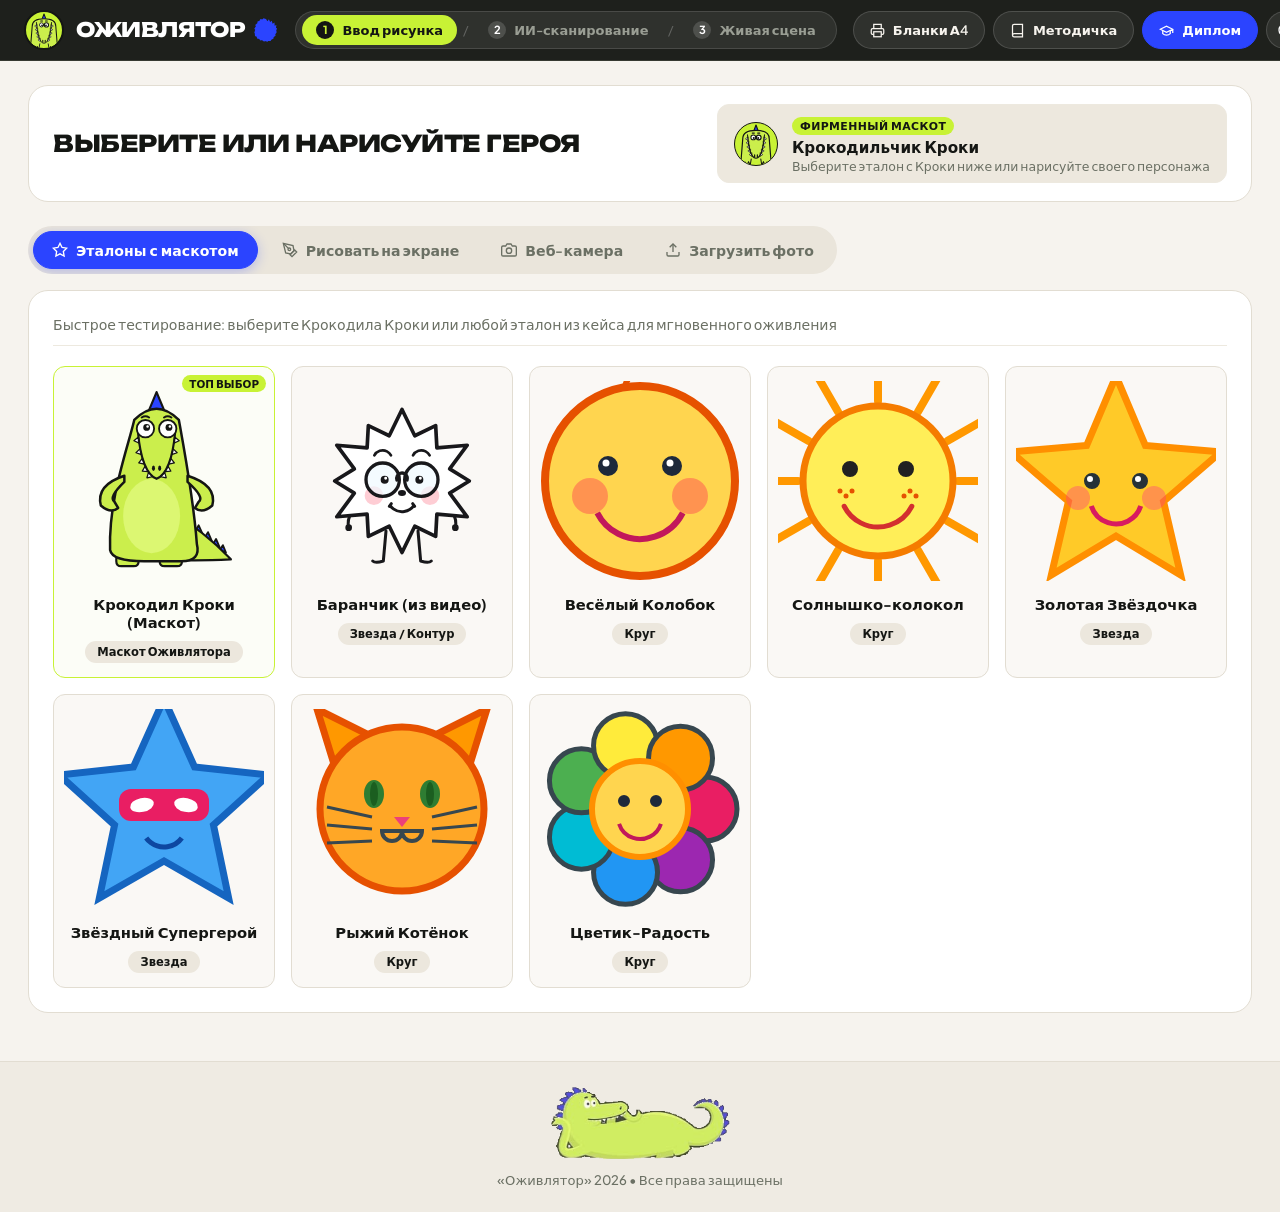
==== index.html @ b6a1233d "Deploy da6c2a3" ====
<!DOCTYPE html>
<html lang="ru">
<head>
  <meta charset="UTF-8">
  <meta name="viewport" content="width=device-width, initial-scale=1.0">
  <title>Оживлятор: Нарисуй — оживи! | Творческий дашборд кейса №7</title>
  <link rel="icon" href="./assets/croc_peeking.png">
  <script type="module" crossorigin src="./assets/index-ChFbaYke.js"></script>
  <link rel="stylesheet" crossorigin href="./assets/index-rlq3QjVW.css">
</head>
<body>
  <div id="root"></div>
</body>
</html>
---- assets/index-rlq3QjVW.css ----
@font-face{font-family:Unbounded;font-style:normal;font-display:swap;font-weight:600;src:url([data-uri])format("woff2"),url([data-uri])format("woff");unicode-range:U+460-52F,U+1C80-1C8A,U+20B4,U+2DE0-2DFF,U+A640-A69F,U+FE2E-FE2F}@font-face{font-family:Unbounded;font-style:normal;font-display:swap;font-weight:600;src:url(./unbounded-cyrillic-600-normal-DW6uzIMB.woff2)format("woff2"),url(./unbounded-cyrillic-600-normal-B-s5c2Kn.woff)format("woff");unicode-range:U+301,U+400-45F,U+490-491,U+4B0-4B1,U+2116}@font-face{font-family:Unbounded;font-style:normal;font-display:swap;font-weight:600;src:url(./unbounded-vietnamese-600-normal-Cx2bTSHN.woff2)format("woff2"),url(./unbounded-vietnamese-600-normal-BzfrgZ_C.woff)format("woff");unicode-range:U+102-103,U+110-111,U+128-129,U+168-169,U+1A0-1A1,U+1AF-1B0,U+300-301,U+303-304,U+308-309,U+323,U+329,U+1EA0-1EF9,U+20AB}@font-face{font-family:Unbounded;font-style:normal;font-display:swap;font-weight:600;src:url(./unbounded-latin-ext-600-normal-0iZLtTDV.woff2)format("woff2"),url(./unbounded-latin-ext-600-normal-ClMPf-bu.woff)format("woff");unicode-range:U+100-2BA,U+2BD-2C5,U+2C7-2CC,U+2CE-2D7,U+2DD-2FF,U+304,U+308,U+329,U+1D00-1DBF,U+1E00-1E9F,U+1EF2-1EFF,U+2020,U+20A0-20AB,U+20AD-20C0,U+2113,U+2C60-2C7F,U+A720-A7FF}@font-face{font-family:Unbounded;font-style:normal;font-display:swap;font-weight:600;src:url(./unbounded-latin-600-normal-oRSANpZr.woff2)format("woff2"),url(./unbounded-latin-600-normal-BPdB_PEv.woff)format("woff");unicode-range:U+??,U+131,U+152-153,U+2BB-2BC,U+2C6,U+2DA,U+2DC,U+304,U+308,U+329,U+2000-206F,U+20AC,U+2122,U+2191,U+2193,U+2212,U+2215,U+FEFF,U+FFFD}@font-face{font-family:Unbounded;font-style:normal;font-display:swap;font-weight:700;src:url([data-uri])format("woff2"),url([data-uri])format("woff");unicode-range:U+460-52F,U+1C80-1C8A,U+20B4,U+2DE0-2DFF,U+A640-A69F,U+FE2E-FE2F}@font-face{font-family:Unbounded;font-style:normal;font-display:swap;font-weight:700;src:url(./unbounded-cyrillic-700-normal-BnWDpkfm.woff2)format("woff2"),url(./unbounded-cyrillic-700-normal-BKv7sql3.woff)format("woff");unicode-range:U+301,U+400-45F,U+490-491,U+4B0-4B1,U+2116}@font-face{font-family:Unbounded;font-style:normal;font-display:swap;font-weight:700;src:url(./unbounded-vietnamese-700-normal-CjKRcRIV.woff2)format("woff2"),url(./unbounded-vietnamese-700-normal-Bvu7IMCd.woff)format("woff");unicode-range:U+102-103,U+110-111,U+128-129,U+168-169,U+1A0-1A1,U+1AF-1B0,U+300-301,U+303-304,U+308-309,U+323,U+329,U+1EA0-1EF9,U+20AB}@font-face{font-family:Unbounded;font-style:normal;font-display:swap;font-weight:700;src:url(./unbounded-latin-ext-700-normal-BLzWLLjG.woff2)format("woff2"),url(./unbounded-latin-ext-700-normal-C5zWdd_U.woff)format("woff");unicode-range:U+100-2BA,U+2BD-2C5,U+2C7-2CC,U+2CE-2D7,U+2DD-2FF,U+304,U+308,U+329,U+1D00-1DBF,U+1E00-1E9F,U+1EF2-1EFF,U+2020,U+20A0-20AB,U+20AD-20C0,U+2113,U+2C60-2C7F,U+A720-A7FF}@font-face{font-family:Unbounded;font-style:normal;font-display:swap;font-weight:700;src:url(./unbounded-latin-700-normal-CaoNriVp.woff2)format("woff2"),url(./unbounded-latin-700-normal-CZtriu5h.woff)format("woff");unicode-range:U+??,U+131,U+152-153,U+2BB-2BC,U+2C6,U+2DA,U+2DC,U+304,U+308,U+329,U+2000-206F,U+20AC,U+2122,U+2191,U+2193,U+2212,U+2215,U+FEFF,U+FFFD}@font-face{font-family:Unbounded;font-style:normal;font-display:swap;font-weight:800;src:url([data-uri])format("woff2"),url([data-uri])format("woff");unicode-range:U+460-52F,U+1C80-1C8A,U+20B4,U+2DE0-2DFF,U+A640-A69F,U+FE2E-FE2F}@font-face{font-family:Unbounded;font-style:normal;font-display:swap;font-weight:800;src:url(./unbounded-cyrillic-800-normal--HlTIRd4.woff2)format("woff2"),url(./unbounded-cyrillic-800-normal-DbsDaRyD.woff)format("woff");unicode-range:U+301,U+400-45F,U+490-491,U+4B0-4B1,U+2116}@font-face{font-family:Unbounded;font-style:normal;font-display:swap;font-weight:800;src:url(./unbounded-vietnamese-800-normal-CoK4UhqK.woff2)format("woff2"),url(./unbounded-vietnamese-800-normal-BESasFH0.woff)format("woff");unicode-range:U+102-103,U+110-111,U+128-129,U+168-169,U+1A0-1A1,U+1AF-1B0,U+300-301,U+303-304,U+308-309,U+323,U+329,U+1EA0-1EF9,U+20AB}@font-face{font-family:Unbounded;font-style:normal;font-display:swap;font-weight:800;src:url(./unbounded-latin-ext-800-normal-18_tL4n1.woff2)format("woff2"),url(./unbounded-latin-ext-800-normal-qEXaCaVG.woff)format("woff");unicode-range:U+100-2BA,U+2BD-2C5,U+2C7-2CC,U+2CE-2D7,U+2DD-2FF,U+304,U+308,U+329,U+1D00-1DBF,U+1E00-1E9F,U+1EF2-1EFF,U+2020,U+20A0-20AB,U+20AD-20C0,U+2113,U+2C60-2C7F,U+A720-A7FF}@font-face{font-family:Unbounded;font-style:normal;font-display:swap;font-weight:800;src:url(./unbounded-latin-800-normal-CN2Hxyoo.woff2)format("woff2"),url(./unbounded-latin-800-normal-Cjred_zf.woff)format("woff");unicode-range:U+??,U+131,U+152-153,U+2BB-2BC,U+2C6,U+2DA,U+2DC,U+304,U+308,U+329,U+2000-206F,U+20AC,U+2122,U+2191,U+2193,U+2212,U+2215,U+FEFF,U+FFFD}@font-face{font-family:Unbounded;font-style:normal;font-display:swap;font-weight:900;src:url([data-uri])format("woff2"),url([data-uri])format("woff");unicode-range:U+460-52F,U+1C80-1C8A,U+20B4,U+2DE0-2DFF,U+A640-A69F,U+FE2E-FE2F}@font-face{font-family:Unbounded;font-style:normal;font-display:swap;font-weight:900;src:url(./unbounded-cyrillic-900-normal-_ZC4uVSi.woff2)format("woff2"),url(./unbounded-cyrillic-900-normal-PukI78a9.woff)format("woff");unicode-range:U+301,U+400-45F,U+490-491,U+4B0-4B1,U+2116}@font-face{font-family:Unbounded;font-style:normal;font-display:swap;font-weight:900;src:url(./unbounded-vietnamese-900-normal-BuhHLwBE.woff2)format("woff2"),url(./unbounded-vietnamese-900-normal-Ca71clKU.woff)format("woff");unicode-range:U+102-103,U+110-111,U+128-129,U+168-169,U+1A0-1A1,U+1AF-1B0,U+300-301,U+303-304,U+308-309,U+323,U+329,U+1EA0-1EF9,U+20AB}@font-face{font-family:Unbounded;font-style:normal;font-display:swap;font-weight:900;src:url(./unbounded-latin-ext-900-normal-B5P44sdX.woff2)format("woff2"),url(./unbounded-latin-ext-900-normal-CDSUdEfC.woff)format("woff");unicode-range:U+100-2BA,U+2BD-2C5,U+2C7-2CC,U+2CE-2D7,U+2DD-2FF,U+304,U+308,U+329,U+1D00-1DBF,U+1E00-1E9F,U+1EF2-1EFF,U+2020,U+20A0-20AB,U+20AD-20C0,U+2113,U+2C60-2C7F,U+A720-A7FF}@font-face{font-family:Unbounded;font-style:normal;font-display:swap;font-weight:900;src:url(./unbounded-latin-900-normal-DrIEwloP.woff2)format("woff2"),url(./unbounded-latin-900-normal-4cp7xOrc.woff)format("woff");unicode-range:U+??,U+131,U+152-153,U+2BB-2BC,U+2C6,U+2DA,U+2DC,U+304,U+308,U+329,U+2000-206F,U+20AC,U+2122,U+2191,U+2193,U+2212,U+2215,U+FEFF,U+FFFD}@font-face{font-family:Plus Jakarta Sans;font-style:normal;font-display:swap;font-weight:400;src:url([data-uri])format("woff2"),url([data-uri])format("woff");unicode-range:U+460-52F,U+1C80-1C8A,U+20B4,U+2DE0-2DFF,U+A640-A69F,U+FE2E-FE2F}@font-face{font-family:Plus Jakarta Sans;font-style:normal;font-display:swap;font-weight:400;src:url(./plus-jakarta-sans-vietnamese-400-normal-Cg2kxhWu.woff2)format("woff2"),url(./plus-jakarta-sans-vietnamese-400-normal-B8TCSmUq.woff)format("woff");unicode-range:U+102-103,U+110-111,U+128-129,U+168-169,U+1A0-1A1,U+1AF-1B0,U+300-301,U+303-304,U+308-309,U+323,U+329,U+1EA0-1EF9,U+20AB}@font-face{font-family:Plus Jakarta Sans;font-style:normal;font-display:swap;font-weight:400;src:url(./plus-jakarta-sans-latin-ext-400-normal-D127hM_v.woff2)format("woff2"),url(./plus-jakarta-sans-latin-ext-400-normal-2ppkqaOR.woff)format("woff");unicode-range:U+100-2BA,U+2BD-2C5,U+2C7-2CC,U+2CE-2D7,U+2DD-2FF,U+304,U+308,U+329,U+1D00-1DBF,U+1E00-1E9F,U+1EF2-1EFF,U+2020,U+20A0-20AB,U+20AD-20C0,U+2113,U+2C60-2C7F,U+A720-A7FF}@font-face{font-family:Plus Jakarta Sans;font-style:normal;font-display:swap;font-weight:400;src:url(./plus-jakarta-sans-latin-400-normal-Dhut76fR.woff2)format("woff2"),url(./plus-jakarta-sans-latin-400-normal-BDKaGhyp.woff)format("woff");unicode-range:U+??,U+131,U+152-153,U+2BB-2BC,U+2C6,U+2DA,U+2DC,U+304,U+308,U+329,U+2000-206F,U+20AC,U+2122,U+2191,U+2193,U+2212,U+2215,U+FEFF,U+FFFD}@font-face{font-family:Plus Jakarta Sans;font-style:normal;font-display:swap;font-weight:500;src:url([data-uri])format("woff2"),url([data-uri])format("woff");unicode-range:U+460-52F,U+1C80-1C8A,U+20B4,U+2DE0-2DFF,U+A640-A69F,U+FE2E-FE2F}@font-face{font-family:Plus Jakarta Sans;font-style:normal;font-display:swap;font-weight:500;src:url(./plus-jakarta-sans-vietnamese-500-normal-DiU8zqi-.woff2)format("woff2"),url(./plus-jakarta-sans-vietnamese-500-normal-CvE5C8T-.woff)format("woff");unicode-range:U+102-103,U+110-111,U+128-129,U+168-169,U+1A0-1A1,U+1AF-1B0,U+300-301,U+303-304,U+308-309,U+323,U+329,U+1EA0-1EF9,U+20AB}@font-face{font-family:Plus Jakarta Sans;font-style:normal;font-display:swap;font-weight:500;src:url(./plus-jakarta-sans-latin-ext-500-normal-9VZagAe1.woff2)format("woff2"),url(./plus-jakarta-sans-latin-ext-500-normal-CqEEAICU.woff)format("woff");unicode-range:U+100-2BA,U+2BD-2C5,U+2C7-2CC,U+2CE-2D7,U+2DD-2FF,U+304,U+308,U+329,U+1D00-1DBF,U+1E00-1E9F,U+1EF2-1EFF,U+2020,U+20A0-20AB,U+20AD-20C0,U+2113,U+2C60-2C7F,U+A720-A7FF}@font-face{font-family:Plus Jakarta Sans;font-style:normal;font-display:swap;font-weight:500;src:url(./plus-jakarta-sans-latin-500-normal-Bf-nb4oT.woff2)format("woff2"),url(./plus-jakarta-sans-latin-500-normal-DYtqi0QS.woff)format("woff");unicode-range:U+??,U+131,U+152-153,U+2BB-2BC,U+2C6,U+2DA,U+2DC,U+304,U+308,U+329,U+2000-206F,U+20AC,U+2122,U+2191,U+2193,U+2212,U+2215,U+FEFF,U+FFFD}@font-face{font-family:Plus Jakarta Sans;font-style:normal;font-display:swap;font-weight:600;src:url([data-uri])format("woff2"),url([data-uri])format("woff");unicode-range:U+460-52F,U+1C80-1C8A,U+20B4,U+2DE0-2DFF,U+A640-A69F,U+FE2E-FE2F}@font-face{font-family:Plus Jakarta Sans;font-style:normal;font-display:swap;font-weight:600;src:url(./plus-jakarta-sans-vietnamese-600-normal-Y4VTTRme.woff2)format("woff2"),url(./plus-jakarta-sans-vietnamese-600-normal-5YsyKbU1.woff)format("woff");unicode-range:U+102-103,U+110-111,U+128-129,U+168-169,U+1A0-1A1,U+1AF-1B0,U+300-301,U+303-304,U+308-309,U+323,U+329,U+1EA0-1EF9,U+20AB}@font-face{font-family:Plus Jakarta Sans;font-style:normal;font-display:swap;font-weight:600;src:url(./plus-jakarta-sans-latin-ext-600-normal-DQgPU_Cg.woff2)format("woff2"),url(./plus-jakarta-sans-latin-ext-600-normal-B0WRRYJ1.woff)format("woff");unicode-range:U+100-2BA,U+2BD-2C5,U+2C7-2CC,U+2CE-2D7,U+2DD-2FF,U+304,U+308,U+329,U+1D00-1DBF,U+1E00-1E9F,U+1EF2-1EFF,U+2020,U+20A0-20AB,U+20AD-20C0,U+2113,U+2C60-2C7F,U+A720-A7FF}@font-face{font-family:Plus Jakarta Sans;font-style:normal;font-display:swap;font-weight:600;src:url(./plus-jakarta-sans-latin-600-normal-DLTa1BUW.woff2)format("woff2"),url(./plus-jakarta-sans-latin-600-normal-BR_Ojra4.woff)format("woff");unicode-range:U+??,U+131,U+152-153,U+2BB-2BC,U+2C6,U+2DA,U+2DC,U+304,U+308,U+329,U+2000-206F,U+20AC,U+2122,U+2191,U+2193,U+2212,U+2215,U+FEFF,U+FFFD}@font-face{font-family:Plus Jakarta Sans;font-style:normal;font-display:swap;font-weight:700;src:url([data-uri])format("woff2"),url([data-uri])format("woff");unicode-range:U+460-52F,U+1C80-1C8A,U+20B4,U+2DE0-2DFF,U+A640-A69F,U+FE2E-FE2F}@font-face{font-family:Plus Jakarta Sans;font-style:normal;font-display:swap;font-weight:700;src:url(./plus-jakarta-sans-vietnamese-700-normal-CV6qDkkj.woff2)format("woff2"),url(./plus-jakarta-sans-vietnamese-700-normal-BCh_uG_5.woff)format("woff");unicode-range:U+102-103,U+110-111,U+128-129,U+168-169,U+1A0-1A1,U+1AF-1B0,U+300-301,U+303-304,U+308-309,U+323,U+329,U+1EA0-1EF9,U+20AB}@font-face{font-family:Plus Jakarta Sans;font-style:normal;font-display:swap;font-weight:700;src:url(./plus-jakarta-sans-latin-ext-700-normal-BajbvANd.woff2)format("woff2"),url(./plus-jakarta-sans-latin-ext-700-normal-8-d-IyIQ.woff)format("woff");unicode-range:U+100-2BA,U+2BD-2C5,U+2C7-2CC,U+2CE-2D7,U+2DD-2FF,U+304,U+308,U+329,U+1D00-1DBF,U+1E00-1E9F,U+1EF2-1EFF,U+2020,U+20A0-20AB,U+20AD-20C0,U+2113,U+2C60-2C7F,U+A720-A7FF}@font-face{font-family:Plus Jakarta Sans;font-style:normal;font-display:swap;font-weight:700;src:url(./plus-jakarta-sans-latin-700-normal-CfpNZvy6.woff2)format("woff2"),url(./plus-jakarta-sans-latin-700-normal-DqEcQeE5.woff)format("woff");unicode-range:U+??,U+131,U+152-153,U+2BB-2BC,U+2C6,U+2DA,U+2DC,U+304,U+308,U+329,U+2000-206F,U+20AC,U+2122,U+2191,U+2193,U+2212,U+2215,U+FEFF,U+FFFD}@font-face{font-family:Plus Jakarta Sans;font-style:normal;font-display:swap;font-weight:800;src:url([data-uri])format("woff2"),url([data-uri])format("woff");unicode-range:U+460-52F,U+1C80-1C8A,U+20B4,U+2DE0-2DFF,U+A640-A69F,U+FE2E-FE2F}@font-face{font-family:Plus Jakarta Sans;font-style:normal;font-display:swap;font-weight:800;src:url(./plus-jakarta-sans-vietnamese-800-normal-CxbopLd3.woff2)format("woff2"),url(./plus-jakarta-sans-vietnamese-800-normal-BkoGl_sr.woff)format("woff");unicode-range:U+102-103,U+110-111,U+128-129,U+168-169,U+1A0-1A1,U+1AF-1B0,U+300-301,U+303-304,U+308-309,U+323,U+329,U+1EA0-1EF9,U+20AB}@font-face{font-family:Plus Jakarta Sans;font-style:normal;font-display:swap;font-weight:800;src:url(./plus-jakarta-sans-latin-ext-800-normal-B6BjB2Ju.woff2)format("woff2"),url(./plus-jakarta-sans-latin-ext-800-normal-BPkb-LBK.woff)format("woff");unicode-range:U+100-2BA,U+2BD-2C5,U+2C7-2CC,U+2CE-2D7,U+2DD-2FF,U+304,U+308,U+329,U+1D00-1DBF,U+1E00-1E9F,U+1EF2-1EFF,U+2020,U+20A0-20AB,U+20AD-20C0,U+2113,U+2C60-2C7F,U+A720-A7FF}@font-face{font-family:Plus Jakarta Sans;font-style:normal;font-display:swap;font-weight:800;src:url(./plus-jakarta-sans-latin-800-normal-CusIZhrK.woff2)format("woff2"),url(./plus-jakarta-sans-latin-800-normal-BRNHt2w0.woff)format("woff");unicode-range:U+??,U+131,U+152-153,U+2BB-2BC,U+2C6,U+2DA,U+2DC,U+304,U+308,U+329,U+2000-206F,U+20AC,U+2122,U+2191,U+2193,U+2212,U+2215,U+FEFF,U+FFFD}:root{--ground:#f6f3ee;--ground-card:#fff;--surface-dark:#1e201c;--surface-dark-card:#272a24;--surface-dark-border:#363931;--surface-soft:#ede8de;--ink:#141613;--ink-secondary:#3e4239;--muted:#6b7064;--ink-on-dark:#f7f4ee;--muted-on-dark:#9a9e94;--accent-lime:#c8f235;--accent-lime-hover:#bae428;--accent-blue:#2b44ff;--accent-blue-hover:#1e35e6;--accent-coral:#e11d48;--accent-emerald:#16a34a;--border:#e2ddd2;--border-subtle:#ede9df;--border-dark:#141613;--font-display:"Unbounded", system-ui, -apple-system, sans-serif;--font-ui:"Plus Jakarta Sans", system-ui, -apple-system, sans-serif;--radius-pill:999px;--radius-card:20px;--radius-inner:12px}*,:before,:after{box-sizing:border-box;-webkit-tap-highlight-color:transparent;margin:0;padding:0}html{scroll-behavior:smooth;font-size:16px}body{font-family:var(--font-ui);background-color:var(--ground);color:var(--ink);-webkit-font-smoothing:antialiased;-moz-osx-font-smoothing:grayscale;flex-direction:column;min-height:100dvh;display:flex;overflow-x:hidden}.app-header{background-color:var(--surface-dark);color:var(--ink-on-dark);z-index:100;border-bottom:1px solid var(--surface-dark-border);box-sizing:border-box;justify-content:space-between;align-items:center;gap:16px;min-height:60px;padding:10px 24px;display:flex;position:sticky;top:0}.header-left{flex-shrink:0;align-items:center;gap:16px;display:flex}.logo-group{align-items:center;gap:12px;display:flex}.mascot-avatar-wrap{background-color:var(--accent-lime);border:2px solid #141613;border-radius:50%;flex-shrink:0;justify-content:center;align-items:center;width:40px;height:40px;display:flex;position:relative;overflow:hidden}.header-mascot-img{object-fit:contain;width:32px;height:auto;transform:translateY(2px)}.logo-title-row{align-items:center;gap:8px;display:flex}.app-title{font-family:var(--font-display);color:#fff;letter-spacing:-.02em;text-transform:uppercase;margin:0;font-size:1.25rem;font-weight:800;line-height:1}.starburst-mini{flex-shrink:0;justify-content:center;align-items:center;animation:24s linear infinite slowRotate;display:inline-flex}@keyframes slowRotate{0%{transform:rotate(0)}to{transform:rotate(360deg)}}.wizard-progress{border-radius:var(--radius-pill);box-sizing:border-box;background-color:#ffffff14;border:1px solid #ffffff1f;align-items:center;gap:4px;height:38px;padding:3px 6px;display:inline-flex}.wizard-step{border-radius:var(--radius-pill);height:30px;font-family:var(--font-ui);color:var(--muted-on-dark);cursor:pointer;-webkit-user-select:none;user-select:none;white-space:nowrap;box-sizing:border-box;background:0 0;border:none;align-items:center;gap:8px;padding:0 14px;font-size:.8125rem;font-weight:600;line-height:1;transition:transform .15s,background-color .15s,color .15s;display:inline-flex}.wizard-step:hover{color:#fff;background-color:#ffffff0f}.wizard-step .step-num{color:#fff;background-color:#ffffff26;border-radius:50%;flex-shrink:0;justify-content:center;align-items:center;width:18px;height:18px;font-size:.7rem;font-weight:700;line-height:1;display:flex}.wizard-step.active{font-weight:700;background-color:var(--accent-lime)!important;color:#141613!important}.wizard-step.active .step-label{font-weight:700;color:#141613!important}.wizard-step.active .step-num{font-weight:800;color:var(--accent-lime)!important;background-color:#141613!important}.wizard-step.completed{color:#fff}.wizard-step.completed .step-num{background-color:var(--accent-blue);color:#fff}.wizard-divider{color:#ffffff40;padding:0 2px;font-size:.8rem;font-weight:400}.header-actions{flex-shrink:0;align-items:center;gap:8px;display:flex}.header-actions .btn{box-sizing:border-box;white-space:nowrap;border-radius:var(--radius-pill);justify-content:center;align-items:center;gap:8px;height:38px;padding:0 16px;font-size:.8125rem;font-weight:600;line-height:1;display:inline-flex}.header-actions .btn-icon-only{box-sizing:border-box;border-radius:50%;flex-shrink:0;justify-content:center;align-items:center;width:38px;height:38px;padding:0;display:inline-flex}.header-actions .btn-icon{flex-shrink:0;width:15px;height:15px}.status-dot{background-color:#16a34a;border-radius:50%;flex-shrink:0;width:7px;height:7px;display:inline-block}.btn{font-family:var(--font-ui);border-radius:var(--radius-inner);border:1px solid var(--border);background-color:var(--ground-card);color:var(--ink);cursor:pointer;-webkit-user-select:none;user-select:none;align-items:center;gap:7px;padding:8px 16px;font-size:.875rem;font-weight:600;line-height:1.2;transition:transform .15s,background-color .15s,border-color .15s;display:inline-flex}.btn:hover{background-color:#faf8f5;border-color:#d3cdc0;transform:translateY(-1px)}.btn:active{transform:translateY(0)}.btn-pill{border-radius:var(--radius-pill);padding:7px 15px}.app-header .btn-pill{color:var(--ink-on-dark);background-color:#ffffff14;border-color:#ffffff26}.app-header .btn-pill:hover{background-color:#ffffff29;border-color:#ffffff47}.btn-accent-blue{background-color:var(--accent-blue)!important;color:#fff!important;border-color:var(--accent-blue)!important}.btn-accent-blue:hover{background-color:var(--accent-blue-hover)!important}.btn-lime{font-weight:700;background-color:var(--accent-lime)!important;color:var(--ink)!important;border-color:#b5df24!important}.btn-lime:hover{background-color:var(--accent-lime-hover)!important}.btn-icon-only{color:#fff;background-color:#ffffff14;border:1px solid #ffffff26;border-radius:50%;justify-content:center;align-items:center;width:36px;height:36px;padding:0;display:inline-flex}.btn-icon-only:hover{background-color:#ffffff29}.btn-sm{padding:5px 12px;font-size:.8rem}.btn-lg{padding:12px 24px;font-size:1rem}.btn-icon{flex-shrink:0}.main-content{flex:1;width:100%;max-width:1360px;margin:0 auto;padding:24px 28px 48px}.app-section,.app-section.active{display:block}.step-intro-bar{background-color:var(--ground-card);border:1px solid var(--border);border-radius:var(--radius-card);box-sizing:border-box;flex-wrap:wrap;justify-content:space-between;align-items:center;gap:20px;margin-bottom:24px;padding:18px 24px;display:flex}.intro-titles{flex-direction:column;gap:4px;display:flex}.section-kicker{color:var(--accent-blue);letter-spacing:.08em;text-transform:uppercase;font-size:.75rem;font-weight:800}.section-heading{font-family:var(--font-display);letter-spacing:-.02em;color:var(--ink);text-transform:uppercase;margin:0;font-size:1.45rem;font-weight:800}.mascot-hero-card{background-color:var(--surface-soft);border:1px solid var(--border-subtle);border-radius:var(--radius-inner);align-items:center;gap:14px;padding:8px 16px;display:flex}.mascot-hero-thumb{background-color:var(--accent-lime);border:1.5px solid var(--border-dark);border-radius:50%;justify-content:center;align-items:center;width:44px;height:44px;display:flex;overflow:hidden}.mascot-hero-thumb img{width:36px;height:auto;transform:translateY(2px)}.badge-lime{background-color:var(--accent-lime);text-transform:uppercase;letter-spacing:.04em;border-radius:var(--radius-pill);padding:2px 8px;font-size:.68rem;font-weight:800;display:inline-block;color:#141613!important}.mascot-hero-name{color:var(--ink);margin-top:2px;font-size:.95rem;font-weight:800}.mascot-hero-text{color:var(--muted);margin-top:1px;font-size:.78rem}.input-modes-container{flex-direction:column;gap:16px;display:flex}.input-tabs{border-radius:var(--radius-pill);scrollbar-width:none;-ms-overflow-style:none;background-color:#eae5db;gap:6px;width:fit-content;max-width:100%;padding:5px;display:flex;overflow-x:auto}.input-tabs::-webkit-scrollbar{display:none}.tab-btn{border-radius:var(--radius-pill);font-family:var(--font-ui);color:var(--muted);cursor:pointer;white-space:nowrap;background:0 0;border:none;align-items:center;gap:8px;padding:9px 18px;font-size:.88rem;font-weight:600;transition:transform .15s,background-color .15s,color .15s;display:inline-flex}.tab-btn:hover:not(.active){color:var(--ink);background-color:#ffffff80}.tab-btn.active{background-color:var(--accent-blue);color:#fff;border:1.5px solid var(--accent-blue);font-weight:800;box-shadow:0 3px 12px #2b44ff47}.tab-btn.active svg{stroke:#fff}.template-bar{background-color:var(--ground-card);border-radius:var(--radius-inner);border:1px solid var(--border);flex-wrap:wrap;justify-content:space-between;align-items:center;gap:16px;padding:14px 20px;display:flex}.template-title{color:var(--ink);font-size:.9rem;font-weight:700}.template-options{flex-wrap:wrap;gap:10px;display:flex}.template-btn{border-radius:var(--radius-pill);border:1.5px solid var(--border);color:var(--ink-secondary);font-family:var(--font-ui);cursor:pointer;background-color:#faf8f5;align-items:center;gap:8px;padding:7px 16px;font-size:.85rem;font-weight:600;transition:border-color .15s,background-color .15s;display:inline-flex}.template-btn:hover{background-color:#fff;border-color:#cbd5e1}.template-btn.active{border-color:var(--accent-blue);color:var(--accent-blue);background-color:#fff;font-weight:700}.t-shape{border:2px solid;width:14px;height:14px;display:inline-block}.shape-circle{border-radius:50%}.shape-star{clip-path:polygon(50% 0%,61% 35%,98% 35%,68% 57%,79% 91%,50% 70%,21% 91%,32% 57%,2% 35%,39% 35%);background:currentColor}.shape-human{border-radius:3px}.tab-panel{background-color:var(--ground-card);border-radius:var(--radius-card);border:1px solid var(--border);min-height:480px;padding:24px;display:none}.tab-panel.active{display:block}.panel-header-note{color:var(--muted);border-bottom:1px solid var(--border-subtle);margin-bottom:20px;padding-bottom:12px;font-size:.88rem}.samples-grid{grid-template-columns:repeat(auto-fill,minmax(220px,1fr));gap:16px;display:grid}.sample-card{border:1px solid var(--border);border-radius:var(--radius-inner);cursor:pointer;background-color:#faf8f5;flex-direction:column;align-items:center;gap:10px;padding:14px;transition:transform .15s,border-color .15s,background-color .15s;display:flex;position:relative}.sample-card:hover{border-color:var(--accent-lime);background-color:#fff;transform:translateY(-2px)}.sample-card:first-child{border-color:var(--accent-lime);background-color:#fcfdf7}.sample-card:first-child:after{content:"ТОП ВЫБОР";background-color:var(--accent-lime);border-radius:var(--radius-pill);padding:2px 7px;font-size:.65rem;font-weight:800;position:absolute;top:8px;right:8px;color:#141613!important}.sample-thumb-wrapper{border:1px solid var(--border-subtle);background-color:#fff;border-radius:10px;justify-content:center;align-items:center;width:140px;height:140px;display:flex;overflow:hidden}.sample-thumb-wrapper img{object-fit:contain;max-width:90%;max-height:90%}.sample-name{color:var(--ink);text-align:center;font-size:.92rem;font-weight:700}.sample-tag{border-radius:var(--radius-pill);background-color:#ece7dd;padding:4px 12px;font-size:.72rem;font-weight:700;line-height:1.2;display:inline-block;color:#141613!important}.draw-container{flex-direction:column;align-items:center;gap:16px;display:flex}.draw-toolbar{border-radius:var(--radius-pill);border:1px solid var(--border);background-color:#faf8f5;flex-wrap:wrap;justify-content:center;align-items:center;gap:18px;padding:10px 20px;display:flex}.color-palette{gap:7px;display:flex}.color-swatch{cursor:pointer;outline:1px solid var(--border);border:2px solid #fff;border-radius:50%;width:26px;height:26px;transition:transform .15s}.color-swatch:hover,.color-swatch.active{outline:2px solid var(--ink);transform:scale(1.22)}.brush-sizes{align-items:center;gap:6px;display:flex}.control-label{color:var(--muted);font-size:.8rem;font-weight:700}.brush-btn{border:1px solid var(--border);border-radius:var(--radius-pill);cursor:pointer;color:var(--ink-secondary);background-color:#fff;padding:4px 10px;font-size:.8rem;font-weight:600}.brush-btn.active{background-color:var(--surface-dark);color:#fff;border-color:var(--surface-dark)}.draw-actions{gap:8px;display:flex}.draw-canvas-wrapper{border-radius:var(--radius-card);border:2px solid var(--border-dark);touch-action:none;background-color:#fff;width:480px;height:380px;position:relative;overflow:hidden}#drawCanvas{cursor:crosshair;width:100%;height:100%}.canvas-template-guide{pointer-events:none;opacity:.2;justify-content:center;align-items:center;width:100%;height:100%;display:flex;position:absolute;top:0;left:0}.camera-container{flex-direction:column;align-items:center;gap:16px;display:flex}.camera-preview-wrapper{border-radius:var(--radius-card);border:2px solid var(--border-dark);background-color:#141613;justify-content:center;align-items:center;width:100%;max-width:580px;height:400px;display:flex;position:relative;overflow:hidden}#cameraVideo{object-fit:cover;width:100%;height:100%;transform:scaleX(-1)}.camera-overlay{pointer-events:none;flex-direction:column;justify-content:center;align-items:center;display:flex;position:absolute;inset:0}.guide-frame{border:3px dashed #ffffffd9;border-radius:50%;width:270px;height:270px;transition:border-radius .2s;box-shadow:0 0 0 9999px #0006}.guide-frame.star{border-radius:20px}.guide-frame.human{border-radius:40px;width:230px;height:320px}.guide-hint{color:#fff;border-radius:var(--radius-pill);background-color:#141613d9;padding:6px 16px;font-size:.82rem;font-weight:600;position:absolute;bottom:14px}.countdown-overlay{font-family:var(--font-display);color:var(--accent-lime);pointer-events:none;justify-content:center;align-items:center;font-size:6rem;font-weight:900;display:flex;position:absolute;inset:0}.upload-dropzone{border-radius:var(--radius-card);text-align:center;cursor:pointer;background-color:#faf8f5;border:2px dashed #c8c2b5;flex-direction:column;justify-content:center;align-items:center;min-height:340px;padding:48px 24px;transition:border-color .15s,background-color .15s;display:flex}.upload-dropzone:hover,.upload-dropzone.dragover{border-color:var(--accent-blue);background-color:#f6f8ff}.dropzone-icon-wrap{color:var(--accent-blue);margin-bottom:14px}.dropzone-title{font-family:var(--font-display);color:var(--ink);font-size:1.15rem;font-weight:700}.dropzone-sub{color:var(--muted);margin-top:6px;font-size:.85rem}.processing-card{background-color:var(--ground-card);border-radius:var(--radius-card);border:1px solid var(--border);padding:32px}.processing-header{margin-bottom:28px}.processing-subtitle{color:var(--muted);margin-top:4px;font-size:.9rem}.processing-body{grid-template-columns:380px 1fr;align-items:center;gap:36px;display:grid}@media (width<=900px){.processing-body{grid-template-columns:1fr}}.scanner-view-wrapper{border-radius:var(--radius-card);border:2px solid var(--border-dark);background-color:#141613;width:380px;height:380px;position:relative;overflow:hidden}#scannerCanvas{width:100%;height:100%;display:block}.scan-laser{background-color:var(--accent-lime);width:100%;height:3px;box-shadow:0 0 12px var(--accent-lime);animation:2s ease-in-out infinite laserScan;position:absolute;top:0;left:0}@keyframes laserScan{0%{opacity:.3;top:0%}50%{opacity:1;top:96%}to{opacity:.3;top:0%}}.scanner-canvas-column{flex-direction:column;align-items:center;gap:12px;width:380px;display:flex}.scanner-edit-badge{box-sizing:border-box;-webkit-backdrop-filter:blur(8px);color:#fff;border-radius:var(--radius-pill);background:#0f172aeb;border:1px solid #38bdf866;justify-content:space-between;align-items:center;gap:8px;width:100%;padding:8px 12px 8px 14px;font-size:.78rem;font-weight:600;animation:.3s fadeIn;display:flex;position:relative;box-shadow:0 4px 12px #0000004d}.scanner-badge-text{align-items:center;gap:6px;line-height:1.25;display:flex}.scanner-badge-close{color:#fff9;cursor:pointer;background:0 0;border:none;border-radius:50%;flex-shrink:0;justify-content:center;align-items:center;padding:2px 6px;font-size:.85rem;line-height:1;transition:color .15s,background .15s;display:flex}.scanner-badge-close:hover{color:#fff;background:#fff3}.scanner-edit-badge span.sparkle{color:var(--accent-lime);flex-shrink:0;font-size:.95rem}.scan-info-column{flex-direction:column;gap:20px;display:flex}.scan-status-list{flex-direction:column;gap:10px;display:flex}.status-item{border-radius:var(--radius-inner);border:1px solid var(--border-subtle);color:var(--muted);background-color:#faf8f5;align-items:center;gap:12px;padding:10px 16px;font-size:.92rem;font-weight:600;display:flex}.status-dot-step{width:22px;height:22px;color:var(--ink);background-color:#e2ddd2;border-radius:50%;justify-content:center;align-items:center;font-size:.75rem;font-weight:800;display:flex}.status-item.active{border-color:var(--accent-blue);color:var(--ink);background-color:#fff}.status-item.active .status-dot-step{background-color:var(--accent-blue);color:#fff}.status-item.done{border-color:var(--accent-lime);color:var(--ink);background-color:#f8faf2}.status-item.done .status-dot-step{background-color:var(--accent-lime);color:var(--ink)}.scanner-mascot-tip{background-color:var(--surface-dark);color:#fff;border-radius:var(--radius-card);align-items:center;gap:16px;padding:14px 20px;display:flex}.tip-croc-img{flex-shrink:0;width:60px;height:auto}.tip-balloon{flex-direction:column;gap:2px;font-size:.85rem;line-height:1.4;display:flex}.tip-balloon strong{color:var(--accent-lime)}.btn:disabled{opacity:.55;cursor:progress;box-shadow:none;transform:none}.ai-status{border-radius:var(--radius-inner);border:1px solid var(--border);background:var(--ground-card);color:var(--ink-secondary);align-items:center;gap:10px;padding:10px 14px;font-size:.85rem;font-weight:600;display:flex}.ai-status-dot{background:var(--muted);border-radius:50%;flex-shrink:0;width:10px;height:10px}.ai-status-thinking .ai-status-dot{background:var(--accent-blue);animation:1s ease-in-out infinite ai-pulse}.ai-status-done .ai-status-dot{background:var(--accent-emerald)}@keyframes ai-pulse{50%{opacity:.5;transform:scale(.55)}}@media (prefers-reduced-motion:reduce){.ai-status-thinking .ai-status-dot{animation:none}}.scan-actions-bar{align-items:center;gap:12px;margin-top:8px;display:flex}.stage-layout{grid-template-columns:1fr 340px;gap:24px;display:grid}@media (width<=1040px){.stage-layout{grid-template-columns:1fr}}.stage-main-card{background-color:var(--ground-card);border-radius:var(--radius-card);border:1px solid var(--border);flex-direction:column;gap:16px;padding:18px;display:flex}.stage-canvas-container{border:1px solid var(--border-dark);cursor:pointer;background-color:#161815;border-radius:14px;width:100%;height:520px;position:relative;overflow:hidden}#stageCanvas{width:100%;height:100%;display:block}.stage-touch-hint{color:#fff;border-radius:var(--radius-pill);pointer-events:none;background-color:#141613e0;border:1px solid #ffffff26;align-items:center;gap:6px;padding:6px 14px;font-size:.8rem;font-weight:600;display:flex;position:absolute;top:14px;left:14px}.stage-touch-hint svg{color:var(--accent-lime)}.stage-controls-bar{flex-wrap:wrap;justify-content:space-between;align-items:center;gap:10px;display:flex}.stage-btn-group{flex-wrap:wrap;gap:8px;display:flex}#btnAdjustMouth.active{background-color:var(--accent-coral)!important;color:#fff!important;border-color:var(--accent-coral)!important}.stage-sidebar{flex-direction:column;gap:16px;display:flex}.sidebar-card{background-color:var(--ground-card);border-radius:var(--radius-card);border:1px solid var(--border);flex-direction:column;gap:12px;padding:18px;display:flex}.sidebar-title{color:var(--ink);text-transform:uppercase;letter-spacing:.02em;align-items:center;gap:8px;font-size:.88rem;font-weight:800;display:flex}.title-accent-dot{background-color:var(--accent-lime);border-radius:50%;width:7px;height:7px;display:inline-block}.sidebar-title-row{justify-content:space-between;align-items:baseline;margin-bottom:10px;display:flex}.value-readout{font-family:var(--font-ui);font-variant-numeric:tabular-nums;color:var(--accent-blue);font-size:.88rem;font-weight:800}.motion-buttons{flex-direction:column;gap:6px;display:flex}.motion-btn{border:1px solid var(--border);font-family:var(--font-ui);color:var(--ink-secondary);cursor:pointer;text-align:left;background-color:#faf8f5;border-radius:10px;align-items:center;gap:10px;padding:9px 12px;font-size:.86rem;font-weight:600;transition:border-color .15s,background-color .15s;display:flex}.motion-btn:hover{background-color:#fff;border-color:#cbd5e1}.motion-btn.active{border-color:var(--surface-dark);background-color:var(--surface-dark);color:#fff}.motion-num{opacity:.5;font-size:.75rem;font-weight:800}.stepper-row{align-items:center;gap:8px;display:flex}.btn-stepper{border:1px solid var(--border);box-sizing:border-box;background-color:#faf8f5;border-radius:8px;flex-shrink:0;justify-content:center;align-items:center;width:32px;height:32px;padding:0;font-size:1.1rem;font-weight:700;line-height:1;display:inline-flex}.btn-reset{font-size:.95rem}input[type=range].custom-range{accent-color:var(--accent-blue);cursor:pointer;outline:none;flex:1;height:20px;margin:0;padding:0;box-shadow:none!important;background:0 0!important;border:none!important}.mouth-style-selectors{grid-template-columns:1fr 1fr;gap:8px;display:grid}.mouth-btn{border:1.5px solid var(--border);font-family:var(--font-ui);color:var(--ink-secondary);cursor:pointer;text-align:center;background-color:#faf8f5;border-radius:10px;padding:8px 10px;font-size:.82rem;font-weight:600;transition:border-color .15s,background-color .15s}.mouth-btn:hover{background-color:#fff;border-color:#cbd5e1}.mouth-btn.active{border-color:var(--surface-dark);background-color:var(--surface-dark);color:#fff;font-weight:700}.sub-slider-block{border-top:1px dashed var(--border);margin-top:10px;padding-top:10px}.bg-selectors{grid-template-columns:1fr 1fr;gap:8px;display:grid}.bg-btn{border:1.5px solid var(--border);font-family:var(--font-ui);color:var(--ink-secondary);cursor:pointer;text-align:center;background-color:#faf8f5;border-radius:10px;padding:8px;font-size:.82rem;font-weight:600;transition:border-color .15s,background-color .15s}.bg-btn:hover{background-color:#fff;border-color:#cbd5e1}.bg-btn.active{border-color:var(--accent-blue);color:var(--accent-blue);background-color:#f6f8ff;font-weight:700}.speech-box{box-sizing:border-box;flex-direction:column;gap:10px;width:100%;display:flex}.speech-row{box-sizing:border-box;align-items:center;gap:8px;width:100%;min-width:0;display:flex}.speech-row .control-label{color:var(--ink);white-space:nowrap;flex-shrink:0;font-size:.85rem;font-weight:700}.speech-row .speech-select{box-sizing:border-box;flex:1;width:100%;min-width:0}.speech-field{flex-direction:column;gap:5px;width:100%;display:flex}.speech-field .control-label{color:var(--ink);font-size:.8rem;font-weight:700}.speech-select{box-sizing:border-box;border:1px solid var(--border);width:100%;min-width:0;max-width:100%;font-family:var(--font-ui);color:var(--ink);text-overflow:ellipsis;white-space:nowrap;background-color:#faf8f5;border-radius:8px;outline:none;padding:8px 10px;font-size:.8125rem;overflow:hidden}.speech-select:focus{border-color:var(--accent-blue);background-color:#fff}.speech-input{box-sizing:border-box;width:100%;min-width:0;max-width:100%}.modal-backdrop{z-index:1000;background-color:#141613b8;justify-content:center;align-items:center;padding:20px;display:none;position:fixed;inset:0}.modal-backdrop.open{display:flex}.modal-dialog{background-color:var(--ground-card);border-radius:var(--radius-card);border:1px solid var(--border);flex-direction:column;gap:16px;width:100%;max-width:720px;max-height:90dvh;padding:28px;display:flex;overflow-y:auto}.modal-header{border-bottom:1px solid var(--border-subtle);justify-content:space-between;align-items:center;padding-bottom:8px;display:flex}.modal-title{font-family:var(--font-display);color:var(--ink);text-transform:uppercase;font-size:1.25rem;font-weight:800}.modal-close-btn{cursor:pointer;color:var(--muted);background:0 0;border:none;font-size:1.5rem;line-height:1}.modal-close-btn:hover{color:var(--ink)}.modal-desc{color:var(--muted);font-size:.88rem;line-height:1.5}.modal-actions-row{gap:10px;display:flex}.diploma-preview-container{flex-direction:column;align-items:center;gap:16px;display:flex}.diploma-input-row{align-items:center;gap:10px;width:100%;max-width:480px;display:flex}#diplomaCanvas{border:1px solid var(--border);border-radius:12px;max-width:100%;height:auto}.print-templates-grid{grid-template-columns:repeat(3,1fr);gap:16px;display:grid}@media (width<=650px){.print-templates-grid{grid-template-columns:1fr}}.print-card{border:1px solid var(--border);border-radius:var(--radius-inner);text-align:center;background-color:#faf8f5;flex-direction:column;align-items:center;gap:8px;padding:16px;display:flex}.print-svg{width:90px;height:90px}.print-card-title{color:var(--ink);font-size:.9rem;font-weight:700}.print-card-sub{color:var(--muted);font-size:.78rem}.guide-content{color:var(--ink-secondary);flex-direction:column;gap:14px;font-size:.92rem;line-height:1.6;display:flex}.guide-box{border:1px solid var(--border);border-radius:var(--radius-inner);background-color:#faf8f5;padding:16px}.guide-box-title{color:var(--ink);margin-bottom:8px;font-weight:800}.guide-list{flex-direction:column;gap:8px;margin-left:20px;display:flex}.guide-footer-note{border-top:1px solid var(--border-subtle);padding-top:8px;font-size:.88rem}.polza-dialog-body{flex-direction:column;gap:14px;display:flex}.polza-toggle-row{border:1px solid var(--border);background-color:#faf8f5;border-radius:10px;justify-content:space-between;align-items:center;padding:10px 14px;display:flex}.toggle-label{cursor:pointer;font-size:.9rem;font-weight:600}.custom-checkbox{cursor:pointer;width:18px;height:18px;accent-color:var(--accent-blue)}.form-field{flex-direction:column;gap:4px;display:flex}.field-hint{color:var(--muted);font-size:.75rem}.test-result-box{border-radius:8px;padding:8px 12px;font-size:.85rem}#modalMaskEditor.modal-backdrop{z-index:9999}.mask-editor-container{background-color:var(--ground-card);border-radius:var(--radius-card);border:1px solid var(--border);gap:24px;width:100%;max-width:940px;max-height:90dvh;padding:24px;display:flex;overflow:hidden}@media (width<=800px){.mask-editor-container{flex-direction:column}}.mask-canvas-area{border-radius:var(--radius-inner);border:1px solid var(--border);background-color:#faf8f5;flex-direction:column;flex:1;justify-content:center;align-items:center;min-height:420px;padding:16px 20px 20px;display:flex;position:relative}.mask-canvas-top-bar{justify-content:space-between;align-items:center;gap:12px;width:380px;margin-bottom:10px;display:flex}.mask-canvas-label{color:var(--muted);text-transform:uppercase;letter-spacing:.04em;font-size:.8rem;font-weight:700}.mask-bg-toggle{background:var(--surface-dark);border-radius:var(--radius-pill);border:1px solid var(--border-dark);gap:4px;padding:3px;display:flex}.mask-bg-btn{color:#94a3b8;border-radius:var(--radius-pill);cursor:pointer;background:0 0;border:none;align-items:center;gap:4px;padding:4px 10px;font-size:.74rem;font-weight:600;transition:all .15s;display:flex}.mask-bg-btn:hover{color:#fff}.mask-bg-btn.active{background:var(--accent-lime);color:#141613;font-weight:700;box-shadow:0 1px 4px #0003}.mask-canvas-wrapper{border:1px solid var(--border-dark);cursor:crosshair;border-radius:12px;display:inline-block;position:relative;overflow:hidden}#maskEditorCanvas{width:380px;height:380px;display:block}.mask-brush-cursor{pointer-events:none;border:2px solid var(--accent-coral);z-index:9999;background:#e11d4826;border-radius:50%;display:none;position:fixed;transform:translate(0)}.mask-hint{color:var(--muted);text-align:center;margin-top:14px;font-size:.82rem;line-height:1.4}.brush-panel{flex-direction:column;gap:14px;width:310px;max-height:calc(90dvh - 48px);display:flex;overflow-y:auto}.brush-panel-header{border-bottom:1px solid var(--border-subtle);justify-content:space-between;align-items:center;padding-bottom:8px;display:flex}.brush-panel-title{font-family:var(--font-display);color:var(--ink);text-transform:uppercase;font-size:1.2rem;font-weight:800}.brush-close-btn{color:var(--muted);cursor:pointer;background:0 0;border:none;font-size:1.2rem}.brush-section{border-bottom:1px solid var(--border-subtle);flex-direction:column;gap:6px;padding-bottom:10px;display:flex}.brush-section-label-row{justify-content:space-between;align-items:center;display:flex}.brush-label-main{color:var(--ink);font-size:.88rem;font-weight:700}.brush-label-sub{color:var(--muted);font-size:.82rem;font-weight:600}.brush-desc{color:var(--muted);font-size:.78rem;line-height:1.35}.brush-layer-card{border:1px solid var(--border);background-color:#faf8f5;border-radius:10px;align-items:center;gap:12px;padding:8px 12px;display:flex}.layer-check-circle{background-color:var(--accent-blue);color:#fff;border-radius:50%;flex-shrink:0;justify-content:center;align-items:center;width:20px;height:20px;font-size:11px;font-weight:800;display:flex}.layer-thumb-wrap{border:1px solid var(--border);background:#eae5db;border-radius:6px;flex-shrink:0;justify-content:center;align-items:center;width:38px;height:38px;display:flex;overflow:hidden}#layerThumbCanvas{width:38px;height:38px;display:block}.layer-info{flex-direction:column;flex:1;display:flex}.layer-name{color:var(--ink);font-size:.88rem;font-weight:700}.layer-badge{color:var(--muted);font-size:.75rem}.brush-type-grid{grid-template-columns:1fr 1fr;gap:8px;display:grid}.brush-type-btn{border:1px solid var(--border);font-family:var(--font-ui);color:var(--ink-secondary);cursor:pointer;text-align:center;background-color:#faf8f5;border-radius:8px;padding:8px 10px;font-size:.82rem;font-weight:600;transition:border-color .15s,background-color .15s}.brush-type-btn.active{border-color:var(--surface-dark);background-color:var(--surface-dark);color:#fff}.brush-accordion-header{color:var(--ink);justify-content:space-between;align-items:center;font-size:.88rem;font-weight:700;display:flex}.brush-size-val{font-family:var(--font-ui);font-variant-numeric:tabular-nums;color:var(--accent-blue);font-weight:700}.brush-slider{width:100%;accent-color:var(--accent-blue);cursor:pointer}.brush-action-grid{grid-template-columns:1fr 1fr;gap:8px;display:grid}.brush-action-btn{border:1px solid var(--border);font-family:var(--font-ui);color:var(--ink-secondary);cursor:pointer;background-color:#faf8f5;border-radius:10px;justify-content:center;align-items:center;gap:6px;padding:9px 12px;font-size:.85rem;font-weight:700;transition:border-color .15s,background-color .15s;display:flex}.brush-action-btn.active{border-color:var(--accent-coral);color:var(--accent-coral);background-color:#fff5f7}.brush-footer-actions{flex-direction:column;gap:6px;margin-top:4px;display:flex}.app-footer{border-top:1px solid var(--border);background-color:#efebe3;margin-top:auto;padding:24px}.footer-inner{flex-direction:column;align-items:center;gap:12px;max-width:1360px;margin:0 auto;display:flex}.footer-mascot-row{justify-content:center;display:flex}.footer-croc-img{opacity:.85;width:180px;height:auto;transition:opacity .2s,transform .2s}.footer-croc-img:hover{opacity:1;transform:scale(1.04)}.footer-text{color:var(--muted);text-align:center;font-size:.82rem;font-weight:500}@media (width<=1080px){.app-header{gap:12px;padding:10px 16px}.header-actions .btn{gap:6px;padding:0 12px;font-size:.78rem}.wizard-step{padding:0 10px;font-size:.78rem}}@media (width<=820px){.app-header{flex-wrap:wrap;min-height:auto;padding:10px 14px}.wizard-progress{order:3;justify-content:center;width:100%;margin-top:6px}}html.dark-theme,body.dark-theme{--ground:#121411;--ground-card:#1c1e1a;--ink:#f6f3ee;--ink-secondary:#bfc4b8;--muted:#8e9286;--border:#2c3028;--border-subtle:#22251f;--border-dark:#383d33;--surface-soft:#242721;background-color:var(--ground);color:var(--ink)}body.dark-theme .app-header{background-color:#161814;border-bottom-color:#262922}body.dark-theme .tab-panel,body.dark-theme .step-intro-bar,body.dark-theme .stage-main-card,body.dark-theme .sidebar-card,body.dark-theme .scan-panel,body.dark-theme .draw-container,body.dark-theme .template-bar,body.dark-theme .tools-dock,body.dark-theme .modal-container{background-color:var(--ground-card);border-color:var(--border);color:var(--ink)}body.dark-theme .mascot-hero-card{color:var(--ink);background-color:#242721;border-color:#383d33}body.dark-theme .sample-tag{background-color:#ece7dd;color:#141613!important}body.dark-theme .wizard-step.active{background-color:var(--accent-lime)!important;color:#141613!important}body.dark-theme .wizard-step.active .step-label{color:#141613!important}body.dark-theme .wizard-step.active .step-num{color:var(--accent-lime)!important;background-color:#141613!important}body.dark-theme .input-tabs{background-color:#1a1c18;border:1px solid #2a2e26}body.dark-theme .tab-btn{color:var(--muted)}body.dark-theme .tab-btn:hover:not(.active){color:#fff;background-color:#ffffff0f}body.dark-theme .tab-btn.active{background-color:var(--accent-lime);border-color:var(--accent-lime);color:#141613;font-weight:800;box-shadow:0 2px 10px #c8f23559}body.dark-theme .tab-btn.active svg{stroke:#141613}body.dark-theme .template-btn{border-color:var(--border);color:var(--ink-secondary);background-color:#242721}body.dark-theme .template-btn:hover{background-color:#2e332a}body.dark-theme .template-btn.active{color:#fff;background-color:#2b44ff;border-color:#2b44ff}body.dark-theme .sample-card{border-color:var(--border);color:var(--ink);background-color:#242721}body.dark-theme .sample-card:hover{border-color:var(--accent-lime);background-color:#2a2e26}body.dark-theme .sample-card.active,body.dark-theme .sample-card:first-child{border-color:var(--accent-lime);background-color:#262a22}body.dark-theme .sample-name,body.dark-theme .mascot-hero-name,body.dark-theme .section-heading,body.dark-theme .sidebar-title{color:#fff}body.dark-theme .btn{color:#f6f3ee;background-color:#242721;border-color:#383d33}body.dark-theme .btn:hover{background-color:#2e332a;border-color:#4a5043}body.dark-theme .btn-accent-blue{background-color:var(--accent-blue)!important;border-color:var(--accent-blue)!important;color:#fff!important}body.dark-theme .btn-lime{background-color:var(--accent-lime)!important;color:#141613!important;border-color:#b5df24!important}body.dark-theme .motion-btn,body.dark-theme .mouth-btn,body.dark-theme .bg-btn,body.dark-theme .btn-stepper,body.dark-theme .brush-type-btn,body.dark-theme .brush-action-btn{color:#e2e6dc;background-color:#242721;border-color:#383d33}body.dark-theme .motion-btn:hover,body.dark-theme .mouth-btn:hover,body.dark-theme .bg-btn:hover,body.dark-theme .btn-stepper:hover,body.dark-theme .brush-type-btn:hover,body.dark-theme .brush-action-btn:hover{color:#fff;background-color:#2e332a;border-color:#4a5043}body.dark-theme .motion-btn.active,body.dark-theme .mouth-btn.active,body.dark-theme .bg-btn.active,body.dark-theme .brush-type-btn.active{background-color:var(--accent-lime);color:#141613;border-color:#b5df24;font-weight:700}body.dark-theme .motion-btn.active .motion-num{color:#141613;opacity:.75}body.dark-theme .brush-action-btn.active{border-color:var(--accent-coral);color:#ffa4b6;background-color:#f43f5e38;font-weight:700}body.dark-theme .value-readout{color:var(--accent-lime)}body.dark-theme .sub-slider-block{border-top-color:var(--border)}body.dark-theme .control-label{color:#bfc4b8}body.dark-theme .speech-row .control-label,body.dark-theme .speech-field .control-label{color:#fff}body.dark-theme .custom-range{accent-color:var(--accent-lime)}body.dark-theme input[type=range].custom-range{box-shadow:none!important;background:0 0!important;border:none!important}body.dark-theme .status-item{border-color:var(--border);color:#bfc4b8;background-color:#242721}body.dark-theme .status-item .status-dot-step{color:#f6f3ee;background-color:#2c3028}body.dark-theme .status-item.active{border-color:var(--accent-blue);color:#fff;background-color:#1f2836}body.dark-theme .status-item.active .status-dot-step{background-color:var(--accent-blue);color:#fff}body.dark-theme .status-item.done{border-color:var(--accent-lime);color:#fff;background-color:#232b1e}body.dark-theme .status-item.done .status-dot-step{background-color:var(--accent-lime);color:#141613}body.dark-theme .upload-dropzone{border-color:var(--border-dark);background-color:#20231d}body.dark-theme .draw-toolbar{border-color:var(--border);background-color:#20231d}body.dark-theme .brush-panel{border-color:var(--border);background-color:#1c1e1a}body.dark-theme .mask-canvas-area{background-color:#121411}body.dark-theme .brush-layer-card{border-color:var(--border);color:var(--ink);background-color:#242721}body.dark-theme .polza-toggle-row{border-color:var(--border);background-color:#242721}body.dark-theme .speech-select,body.dark-theme .speech-input,body.dark-theme .text-input,body.dark-theme select,body.dark-theme input{border-color:var(--border);color:var(--ink);background-color:#161814}body.dark-theme .app-footer{background-color:#161814;border-top-color:#262922}body.dark-theme .footer-text{color:#7f8477}body.dark-theme .template-print-card,body.dark-theme .guide-section-card{border-color:var(--border);color:var(--ink);background-color:#1c1e1a}.input-error{color:#b91c1c;border-radius:var(--radius-inner);background:#fef2f2;justify-content:space-between;align-items:center;margin-bottom:.75rem;padding:.625rem .875rem;display:flex}.position-modal-body{flex-direction:column;align-items:center;gap:16px;padding:8px 0;display:flex}.position-modal-hint{color:var(--muted);text-align:center;max-width:340px;margin:0;font-size:.85rem}.position-box-wrapper{justify-content:center;align-items:center;width:100%;display:flex}.position-box{border:2px dashed var(--accent-lime);border-radius:var(--radius-card);cursor:grab;-webkit-user-select:none;user-select:none;touch-action:none;background:radial-gradient(circle at 50% 30%,#32362f 0%,#1a1c18 100%);position:relative;overflow:hidden;box-shadow:inset 0 0 24px #0006}.position-box:active{cursor:grabbing}.position-box-floor{pointer-events:none;background:#cbee4c59;border-top:1px dashed #cbee4c99;height:2px;position:absolute;bottom:20%;left:0;right:0}.position-box-crosshair{pointer-events:none;width:12px;height:12px;position:absolute;top:50%;left:50%;transform:translate(-50%,-50%)}.position-box-crosshair:before,.position-box-crosshair:after{content:"";background:#ffffff40;position:absolute}.position-box-crosshair:before{width:12px;height:2px;top:5px;left:0}.position-box-crosshair:after{width:2px;height:12px;top:0;left:5px}.position-char-container{pointer-events:none;justify-content:center;align-items:center;transition:transform 50ms ease-out;display:flex;position:absolute;top:50%;left:50%}.position-char-img{object-fit:contain;filter:drop-shadow(0 6px 12px #00000073);max-width:180px;max-height:180px}.position-char-placeholder{background:var(--accent-lime);color:var(--surface-dark);border-radius:var(--radius-inner);padding:12px 20px;font-weight:700}.position-coords-readout{color:var(--muted);align-items:center;gap:8px;font-size:.85rem;display:flex}.position-coords-readout strong{color:var(--ink);font-family:var(--font-display)}.modal-actions-row{border-top:1px solid var(--border-subtle);justify-content:flex-end;gap:12px;width:100%;margin-top:8px;padding-top:12px;display:flex}.audience-switch{border-radius:var(--radius-pill);background-color:var(--surface-soft);grid-template-columns:1fr 1fr;gap:4px;padding:4px;display:grid}.audience-btn{border-radius:var(--radius-pill);font-family:var(--font-ui);color:var(--muted);cursor:pointer;background:0 0;border:none;justify-content:center;align-items:center;gap:6px;padding:7px 10px;font-size:.82rem;font-weight:700;transition:background-color .18s,color .18s,box-shadow .18s;display:inline-flex}.audience-icon{font-size:1.05rem;line-height:1}.audience-btn:hover{color:var(--ink)}.audience-btn.active{background-color:var(--ground-card);color:var(--ink);box-shadow:0 1px 2px #14161314,0 2px 8px #1416130f}.scenario-list{flex-direction:column;gap:8px;display:flex}.scenario-btn{--sc-a:#fde047;--sc-b:#fb923c;border:1.5px solid var(--border);background-color:var(--ground-card);font-family:var(--font-ui);color:var(--ink);text-align:left;cursor:pointer;border-radius:16px;grid-template-columns:52px 1fr 34px;align-items:center;gap:12px;padding:8px 10px 8px 8px;transition:transform .18s,border-color .18s,box-shadow .18s;display:grid;position:relative;overflow:hidden}.scenario-btn:hover{border-color:var(--sc-b);box-shadow:0 6px 18px -8px var(--sc-b);transform:translateY(-1px)}.scenario-btn:active{transform:scale(.98)}.scenario-btn:focus-visible,.motion-tile:focus-visible,.audience-btn:focus-visible{outline:3px solid var(--accent-blue);outline-offset:2px}.sc-sun{--sc-a:#fde047;--sc-b:#fb923c}.sc-pink{--sc-a:#fbcfe8;--sc-b:#ec4899}.sc-space{--sc-a:#818cf8;--sc-b:#312e81}.sc-fire{--sc-a:#fdba74;--sc-b:#e11d48}.sc-lime{--sc-a:#d9f99d;--sc-b:#65a30d}.sc-violet{--sc-a:#c4b5fd;--sc-b:#7c3aed}.scenario-cover{background:linear-gradient(140deg, var(--sc-a), var(--sc-b));border-radius:13px;place-items:center;width:52px;height:52px;font-size:1.7rem;line-height:1;display:grid;box-shadow:inset 0 -3px #0000001f,inset 0 2px #ffffff59}.scenario-body{flex-direction:column;gap:6px;min-width:0;display:flex}.scenario-title{font-family:var(--font-display);letter-spacing:.01em;white-space:nowrap;text-overflow:ellipsis;font-size:.8rem;font-weight:700;overflow:hidden}.scenario-steps{flex-wrap:wrap;gap:3px;display:flex}.scenario-step{background-color:var(--surface-soft);width:24px;height:24px;color:var(--muted);border-radius:7px;place-items:center;transition:background-color .2s,color .2s,transform .2s;display:grid}.scenario-step.done{color:var(--sc-b);opacity:.55}.scenario-step.now{background-color:var(--sc-b);color:#fff;transform:scale(1.15)}.scenario-play{background-color:var(--surface-dark);width:34px;height:34px;color:var(--accent-lime);border-radius:50%;place-items:center;transition:transform .18s,background-color .18s;display:grid}.scenario-btn:hover .scenario-play{transform:scale(1.08)}.scenario-btn.playing{border-color:var(--sc-b);background:linear-gradient(100deg, color-mix(in srgb, var(--sc-a) 22%, var(--ground-card)), var(--ground-card) 70%)}.scenario-btn.playing .scenario-play{background-color:var(--accent-coral);color:#fff}.scenario-btn.playing .scenario-cover{animation:1.2s ease-in-out infinite sc-wiggle}@keyframes sc-wiggle{0%,to{transform:rotate(0)scale(1)}25%{transform:rotate(-7deg)scale(1.05)}75%{transform:rotate(7deg)scale(1.05)}}.motion-grid{grid-template-columns:repeat(3,1fr);gap:8px;display:grid}.motion-tile{--tc:#c8f235;--tc-ink:#4d7c0f;--tc-on:#141613;background-color:color-mix(in srgb, var(--tc) 16%, var(--ground-card));font-family:var(--font-ui);cursor:pointer;border:2px solid #0000;border-radius:16px;flex-direction:column;align-items:center;gap:4px;padding:10px 4px 8px;transition:transform .18s cubic-bezier(.3,1.6,.6,1),background-color .18s,box-shadow .18s,border-color .18s;display:flex}.mt-lime{--tc:#c8f235;--tc-ink:#4d7c0f;--tc-on:#141613}.mt-blue{--tc:#2b44ff;--tc-ink:#2b44ff;--tc-on:#fff}.mt-coral{--tc:#f43f5e;--tc-ink:#e11d48;--tc-on:#fff}.mt-sky{--tc:#38bdf8;--tc-ink:#0284c7;--tc-on:#082f49}.mt-orange{--tc:#fb923c;--tc-ink:#ea580c;--tc-on:#fff}.mt-violet{--tc:#8b5cf6;--tc-ink:#7c3aed;--tc-on:#fff}.motion-tile-art{width:56px;height:56px;color:var(--tc-ink);background-color:color-mix(in srgb, var(--tc) 22%, transparent);border-radius:50%;place-items:center;transition:background-color .18s,color .18s;display:grid}.motion-tile-label{color:var(--ink-secondary);font-size:.78rem;font-weight:800}.motion-tile:hover{border-color:color-mix(in srgb, var(--tc) 55%, transparent);transform:translateY(-2px)}.motion-tile:active{transform:scale(.95)}.motion-tile.active{background-color:var(--tc);border-color:var(--tc);box-shadow:0 8px 18px -8px var(--tc);transform:translateY(-2px)}.motion-tile.active .motion-tile-art{color:var(--tc-on);background-color:#ffffff47}.motion-tile.active .motion-tile-label{color:var(--tc-on)}.motion-tile.auto{border-style:dashed;border-color:var(--tc-on)}.motion-icon *{transform-box:view-box}.motion-icon .mi-extra{opacity:.55}.motion-tile.active .motion-icon .mi-extra,.motion-tile:hover .motion-icon .mi-extra{opacity:1}.motion-tile.active .mi-dance .mi-fig,.motion-tile:hover .mi-dance .mi-fig{transform-origin:24px 42px;animation:.6s ease-in-out infinite alternate mi-sway}.motion-tile.active .mi-dance .mi-arm-l,.motion-tile:hover .mi-dance .mi-arm-l{transform-origin:19px 23px;animation:.3s ease-in-out infinite alternate mi-swing}.motion-tile.active .mi-dance .mi-note,.motion-tile:hover .mi-dance .mi-note{animation:1.1s ease-in-out infinite mi-float}.motion-tile.active .mi-dance .mi-note-2,.motion-tile:hover .mi-dance .mi-note-2{animation-delay:-.5s}.motion-tile.active .mi-wave .mi-arm-r,.motion-tile:hover .mi-wave .mi-arm-r{transform-origin:29px 23px;animation:.35s ease-in-out infinite alternate mi-wave}.motion-tile.active .mi-wave .mi-waves,.motion-tile:hover .mi-wave .mi-waves{animation:.7s ease-in-out infinite mi-blink}.motion-tile.active .mi-bounce .mi-fig,.motion-tile:hover .mi-bounce .mi-fig{transform-origin:24px 44px;animation:.6s cubic-bezier(.3,0,.5,1) infinite mi-jump}.motion-tile.active .mi-fly .mi-fig,.motion-tile:hover .mi-fly .mi-fig{animation:1.4s ease-in-out infinite mi-hover}.motion-tile.active .mi-fly .mi-arm-l,.motion-tile:hover .mi-fly .mi-arm-l{transform-origin:19px 23px;animation:.3s ease-in-out infinite alternate mi-flap-l}.motion-tile.active .mi-fly .mi-arm-r,.motion-tile:hover .mi-fly .mi-arm-r{transform-origin:29px 23px;animation:.3s ease-in-out infinite alternate mi-flap-r}.motion-tile.active .mi-fly .mi-star,.motion-tile:hover .mi-fly .mi-star{animation:.9s ease-in-out infinite mi-blink}.motion-tile.active .mi-walk .mi-leg-l,.motion-tile:hover .mi-walk .mi-leg-l{transform-origin:21px 32px;animation:.45s ease-in-out infinite alternate mi-step}.motion-tile.active .mi-walk .mi-leg-r,.motion-tile:hover .mi-walk .mi-leg-r{transform-origin:27px 32px;animation:.45s ease-in-out infinite alternate-reverse mi-step}.motion-tile.active .mi-walk .mi-arm-l,.motion-tile:hover .mi-walk .mi-arm-l{transform-origin:19px 23px;animation:.45s ease-in-out infinite alternate-reverse mi-step}.motion-tile.active .mi-walk .mi-arm-r,.motion-tile:hover .mi-walk .mi-arm-r{transform-origin:29px 23px;animation:.45s ease-in-out infinite alternate mi-step}.motion-tile.active .mi-walk .mi-fig,.motion-tile:hover .mi-walk .mi-fig{animation:.225s ease-in-out infinite alternate mi-bob}.motion-tile.active .mi-afk .mi-fig,.motion-tile:hover .mi-afk .mi-fig{transform-origin:24px 43px;animation:2s ease-in-out infinite mi-stretch}.motion-tile.active .mi-afk .mi-z,.motion-tile:hover .mi-afk .mi-z{animation:1.6s ease-in-out infinite mi-float}.motion-tile.active .mi-afk .mi-z-2,.motion-tile:hover .mi-afk .mi-z-2{animation-delay:-.8s}@keyframes mi-sway{0%{transform:rotate(-9deg)}to{transform:rotate(9deg)}}@keyframes mi-swing{0%{transform:rotate(-18deg)}to{transform:rotate(14deg)}}@keyframes mi-wave{0%{transform:rotate(-22deg)}to{transform:rotate(18deg)}}@keyframes mi-jump{0%,to{transform:translateY(1px)scaleY(.94)}45%{transform:translateY(-6px)scaleY(1.04)}}@keyframes mi-hover{0%,to{transform:translateY(1px)}50%{transform:translateY(-4px)}}@keyframes mi-flap-l{0%{transform:rotate(-16deg)}to{transform:rotate(14deg)}}@keyframes mi-flap-r{0%{transform:rotate(16deg)}to{transform:rotate(-14deg)}}@keyframes mi-step{0%{transform:rotate(-20deg)}to{transform:rotate(20deg)}}@keyframes mi-bob{0%{transform:translateY(0)}to{transform:translateY(-1.5px)}}@keyframes mi-stretch{0%,to{transform:scaleY(1)}50%{transform:scaleY(1.08)}}@keyframes mi-float{0%{opacity:0;transform:translateY(2px)}30%{opacity:1}to{opacity:0;transform:translateY(-6px)}}@keyframes mi-blink{0%,to{opacity:.25}50%{opacity:1}}body.dark-theme .audience-switch{background-color:#161814}body.dark-theme .audience-btn.active{color:#fff;box-shadow:none;background-color:#2e332a}body.dark-theme .scenario-btn{background-color:#232620;border-color:#383d33}body.dark-theme .scenario-btn.playing{background:linear-gradient(100deg, color-mix(in srgb, var(--sc-b) 28%, #232620), #232620 70%);border-color:var(--sc-a)}body.dark-theme .scenario-step{color:#9a9e94;background-color:#2e332a}body.dark-theme .scenario-step.now{background-color:var(--sc-a);color:#141613}body.dark-theme .scenario-step.done{color:var(--sc-a)}body.dark-theme .scenario-play{background-color:var(--accent-lime);color:#141613}body.dark-theme .motion-tile{background-color:color-mix(in srgb, var(--tc) 12%, #232620)}body.dark-theme .motion-tile-art{color:color-mix(in srgb, var(--tc) 70%, #fff)}body.dark-theme .motion-tile-label{color:#e2e6dc}body.dark-theme .motion-tile.active{background-color:var(--tc)}body.dark-theme .motion-tile.active .motion-tile-art,body.dark-theme .motion-tile.active .motion-tile-label{color:var(--tc-on)}@media (prefers-reduced-motion:reduce){.motion-icon *,.scenario-btn.playing .scenario-cover{animation:none!important}}.tc-lime{--tc:#c8f235;--tc-ink:#4d7c0f;--tc-on:#141613}.tc-blue{--tc:#2b44ff;--tc-ink:#2b44ff;--tc-on:#fff}.tc-coral{--tc:#f43f5e;--tc-ink:#e11d48;--tc-on:#fff}.tc-sun{--tc:#facc15;--tc-ink:#a16207;--tc-on:#141613}.tc-orange{--tc:#fb923c;--tc-ink:#ea580c;--tc-on:#fff}.tc-violet{--tc:#8b5cf6;--tc-ink:#7c3aed;--tc-on:#fff}.tc-pink{--tc:#ec4899;--tc-ink:#db2777;--tc-on:#fff}.tc-gray{--tc:#94a3b8;--tc-ink:#475569;--tc-on:#141613}.draw-toolbar{border-radius:24px;gap:14px;padding:10px 14px}.color-palette{flex-wrap:wrap;justify-content:center;gap:8px}.color-swatch{width:32px;height:32px}.brush-sizes{gap:6px}.brush-btn{border-width:2px;border-radius:50%;place-items:center;width:40px;height:40px;padding:0;display:grid}.brush-dot{border-radius:50%;display:block}.brush-btn.active{border-color:var(--ink);box-shadow:0 0 0 3px color-mix(in srgb, var(--accent-blue) 25%, transparent);background-color:#fff}body.dark-theme .brush-btn.active{border-color:var(--accent-lime);background-color:#f6f3ee}.tool-btn{font-family:var(--font-ui);cursor:pointer;background:0 0;border:none;flex-direction:column;align-items:center;gap:2px;padding:2px 4px;display:flex}.tool-btn-icon{width:40px;height:40px;color:var(--tc-ink);background-color:color-mix(in srgb, var(--tc) 16%, var(--ground-card));border:2px solid #0000;border-radius:50%;place-items:center;transition:transform .18s cubic-bezier(.3,1.6,.6,1),background-color .15s;display:grid}.tool-btn-label{color:var(--ink-secondary);font-size:.7rem;font-weight:800}.tool-btn:hover .tool-btn-icon{transform:scale(1.1)}.tool-btn:active .tool-btn-icon{transform:scale(.92)}.tool-btn.active .tool-btn-icon{background-color:var(--tc);color:var(--tc-on)}.tool-btn:focus-visible{outline:3px solid var(--accent-blue);outline-offset:2px;border-radius:12px}body.dark-theme .tool-btn-icon{background-color:color-mix(in srgb, var(--tc) 22%, #242721);color:color-mix(in srgb, var(--tc) 65%, #fff)}body.dark-theme .tool-btn.active .tool-btn-icon{background-color:var(--tc);color:var(--tc-on)}body.dark-theme .tool-btn-label{color:#e2e6dc}.btn-magic{font-family:var(--font-display);border-radius:var(--radius-pill);padding:14px 30px;font-size:1.05rem;animation:1.8s ease-in-out infinite magic-pulse}.magic-icon{font-size:1.3rem;line-height:1}@keyframes magic-pulse{0%,to{box-shadow:0 0 #c8f235a6}60%{box-shadow:0 0 0 14px #c8f23500}}.btn-magic:hover .magic-icon{animation:.6s ease-in-out infinite sc-wiggle;display:inline-block}.dropzone-emoji{font-size:3rem;line-height:1}.status-dot-step.status-emoji{flex-shrink:0;width:32px;height:32px;font-size:1.05rem}.status-item.active .status-dot-step.status-emoji{background-color:color-mix(in srgb, var(--accent-blue) 16%, #fff);animation:1s ease-in-out infinite sc-wiggle}.status-item.done .status-dot-step.status-emoji{background-color:#0000}.mouth-style-selectors{grid-template-columns:repeat(3,1fr)}.mouth-btn{border-width:2px;border-radius:14px;flex-direction:column;align-items:center;gap:2px;padding:8px 4px 6px;display:flex}.mouth-btn svg{transition:transform .2s cubic-bezier(.3,1.6,.6,1)}.mouth-btn:hover svg{transform:scale(1.1)}.mouth-btn-label{font-size:.74rem;font-weight:800}.mouth-btn.active{background-color:color-mix(in srgb, var(--accent-lime) 30%, var(--ground-card));color:var(--ink);border-color:#9bc21a}body.dark-theme .mouth-btn.active{background-color:color-mix(in srgb, var(--accent-lime) 22%, #242721);border-color:var(--accent-lime);color:#fff}.bg-btn{aspect-ratio:8/5;border-width:2.5px;border-radius:14px;padding:0;position:relative;overflow:hidden}.bg-pic{width:100%;height:100%;transition:transform .25s;display:block}.bg-btn:hover .bg-pic{transform:scale(1.06)}.bg-btn-label{border-radius:var(--radius-pill);color:#141613;background-color:#ffffffeb;padding:2px 8px;font-size:.72rem;font-weight:800;position:absolute;bottom:6px;left:6px}.bg-btn.active{border-color:var(--accent-blue);box-shadow:0 0 0 3px color-mix(in srgb, var(--accent-blue) 25%, transparent)}.bg-btn.active .bg-btn-label{background-color:var(--accent-blue);color:#fff}body.dark-theme .bg-btn{padding:0}body.dark-theme .bg-btn.active{border-color:var(--accent-lime);background-color:#0000;box-shadow:0 0 0 3px #c8f23540}body.dark-theme .bg-btn.active .bg-btn-label{background-color:var(--accent-lime);color:#141613}.btn-stepper.btn-size{color:var(--ink)}.btn-stepper.btn-size svg{display:block}.voice-grid{grid-template-columns:repeat(3,1fr);gap:6px;display:grid}.voice-tile{border:2px solid var(--border);background-color:var(--ground-card);font-family:var(--font-ui);cursor:pointer;border-radius:14px;flex-direction:column;align-items:center;gap:2px;padding:7px 2px 6px;transition:transform .18s cubic-bezier(.3,1.6,.6,1),border-color .15s,background-color .15s;display:flex}.voice-avatar{font-size:1.5rem;line-height:1}.voice-name{color:var(--ink-secondary);font-size:.7rem;font-weight:800}.voice-tile:hover{border-color:#cbd5e1;transform:translateY(-2px)}.voice-tile.active{border-color:var(--accent-blue);background-color:color-mix(in srgb, var(--accent-blue) 9%, var(--ground-card))}.voice-tile.active .voice-name{color:var(--accent-blue)}body.dark-theme .voice-tile{background-color:#242721;border-color:#383d33}body.dark-theme .voice-name{color:#e2e6dc}body.dark-theme .voice-tile.active{border-color:var(--accent-lime);background-color:color-mix(in srgb, var(--accent-lime) 14%, #242721)}body.dark-theme .voice-tile.active .voice-name{color:var(--accent-lime)}.phrase-picker{flex-direction:column;gap:8px;display:flex}.phrase-grid{grid-template-columns:repeat(5,1fr);gap:6px;display:grid}.phrase-chip{aspect-ratio:1;border:2px solid var(--border);background-color:var(--ground-card);cursor:pointer;border-radius:50%;place-items:center;font-size:1.35rem;line-height:1;transition:transform .18s cubic-bezier(.3,1.6,.6,1),border-color .15s,background-color .15s;display:grid}.phrase-chip:hover{border-color:var(--accent-lime);transform:scale(1.12)rotate(-6deg)}.phrase-chip:active{transform:scale(.92)}.phrase-chip.active{background-color:color-mix(in srgb, var(--accent-lime) 35%, var(--ground-card));border-color:#9bc21a}.phrase-chip:focus-visible,.voice-tile:focus-visible,.mouth-btn:focus-visible,.bg-btn:focus-visible,.brush-btn:focus-visible{outline:3px solid var(--accent-blue);outline-offset:2px}body.dark-theme .phrase-chip{background-color:#242721;border-color:#383d33}body.dark-theme .phrase-chip.active{border-color:var(--accent-lime);background-color:color-mix(in srgb, var(--accent-lime) 18%, #242721)}.btn-speak{width:100%;font-family:var(--font-display);border-radius:var(--radius-pill);justify-content:center;padding:12px 16px;font-size:.95rem}.btn-speak.speaking{background-color:var(--accent-coral)!important;border-color:var(--accent-coral)!important;color:#fff!important}@media (prefers-reduced-motion:reduce){.btn-magic,.btn-magic:hover .magic-icon,.status-item.active .status-dot-step.status-emoji,.action-tile.recording .action-tile-icon{animation:none!important}}.draw-canvas-wrapper{aspect-ratio:480/380;width:min(480px,100%);height:auto}.stage-main-card{align-self:start;position:sticky;top:80px}@media (width<=1040px){.stage-main-card{position:static}}body.dark-theme .brush-btn{background-color:#f6f3ee;border-color:#4a5043}body.dark-theme .brush-btn.active{border-color:var(--accent-lime);background-color:#fff;box-shadow:0 0 0 3px #c8f2354d}
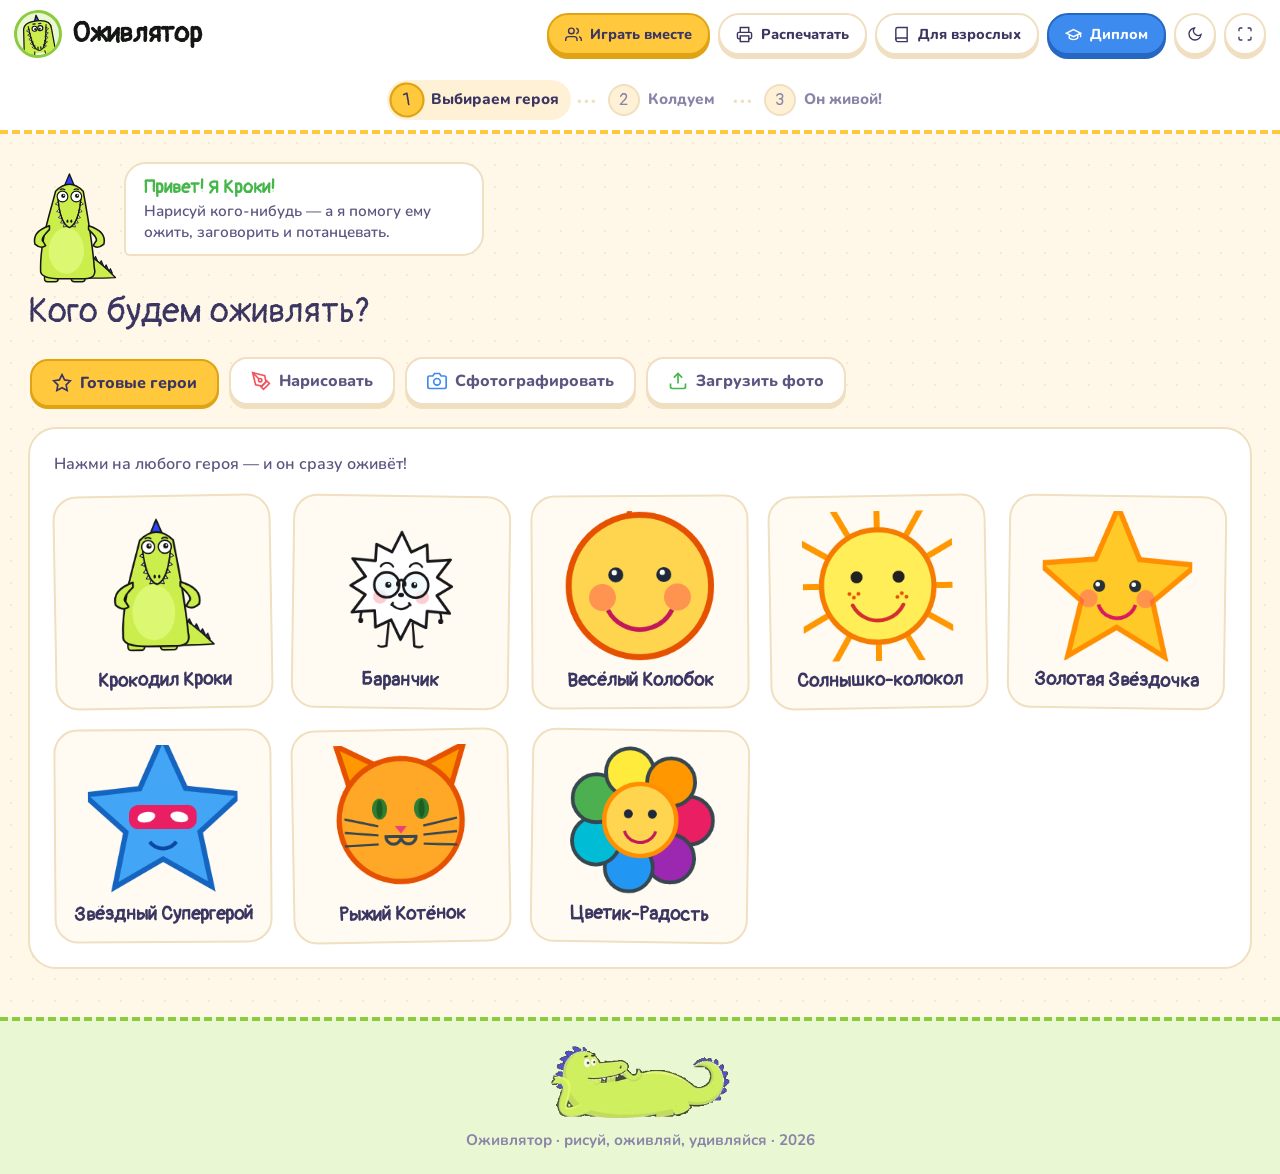
==== commit 5a77f504: "Deploy da61cf6" ====
--- a/index.html
+++ b/index.html
@@ -3,10 +3,10 @@
 <head>
   <meta charset="UTF-8">
   <meta name="viewport" content="width=device-width, initial-scale=1.0">
-  <title>Оживлятор: Нарисуй — оживи! | Творческий дашборд кейса №7</title>
+  <title>Оживлятор — нарисуй и оживи!</title>
   <link rel="icon" href="./assets/croc_peeking.png">
-  <script type="module" crossorigin src="./assets/index-ChFbaYke.js"></script>
-  <link rel="stylesheet" crossorigin href="./assets/index-rlq3QjVW.css">
+  <script type="module" crossorigin src="./assets/index-DtcectFA.js"></script>
+  <link rel="stylesheet" crossorigin href="./assets/index-6PN_0fvG.css">
 </head>
 <body>
   <div id="root"></div>
--- a/assets/index-6PN_0fvG.css
+++ b/assets/index-6PN_0fvG.css
@@ -0,0 +1 @@
+@font-face{font-family:Pangolin;font-style:normal;font-display:swap;font-weight:400;src:url(./pangolin-cyrillic-ext-400-normal-CFvbqLpR.woff2)format("woff2"),url(./pangolin-cyrillic-ext-400-normal-D-HiFlXD.woff)format("woff");unicode-range:U+460-52F,U+1C80-1C8A,U+20B4,U+2DE0-2DFF,U+A640-A69F,U+FE2E-FE2F}@font-face{font-family:Pangolin;font-style:normal;font-display:swap;font-weight:400;src:url(./pangolin-cyrillic-400-normal-DXBky3Ii.woff2)format("woff2"),url(./pangolin-cyrillic-400-normal-DQR7Q4gq.woff)format("woff");unicode-range:U+301,U+400-45F,U+490-491,U+4B0-4B1,U+2116}@font-face{font-family:Pangolin;font-style:normal;font-display:swap;font-weight:400;src:url(./pangolin-vietnamese-400-normal-BOKlOuY0.woff2)format("woff2"),url(./pangolin-vietnamese-400-normal-CLuIVUz7.woff)format("woff");unicode-range:U+102-103,U+110-111,U+128-129,U+168-169,U+1A0-1A1,U+1AF-1B0,U+300-301,U+303-304,U+308-309,U+323,U+329,U+1EA0-1EF9,U+20AB}@font-face{font-family:Pangolin;font-style:normal;font-display:swap;font-weight:400;src:url(./pangolin-latin-ext-400-normal-DrUaq5ce.woff2)format("woff2"),url(./pangolin-latin-ext-400-normal-Dru1Wqc1.woff)format("woff");unicode-range:U+100-2BA,U+2BD-2C5,U+2C7-2CC,U+2CE-2D7,U+2DD-2FF,U+304,U+308,U+329,U+1D00-1DBF,U+1E00-1E9F,U+1EF2-1EFF,U+2020,U+20A0-20AB,U+20AD-20C0,U+2113,U+2C60-2C7F,U+A720-A7FF}@font-face{font-family:Pangolin;font-style:normal;font-display:swap;font-weight:400;src:url(./pangolin-latin-400-normal-Cx-z2UDT.woff2)format("woff2"),url(./pangolin-latin-400-normal-R5QT9dzq.woff)format("woff");unicode-range:U+??,U+131,U+152-153,U+2BB-2BC,U+2C6,U+2DA,U+2DC,U+304,U+308,U+329,U+2000-206F,U+20AC,U+2122,U+2191,U+2193,U+2212,U+2215,U+FEFF,U+FFFD}@font-face{font-family:Nunito;font-style:normal;font-display:swap;font-weight:500;src:url(./nunito-cyrillic-ext-500-normal-BooqzoBf.woff2)format("woff2"),url(./nunito-cyrillic-ext-500-normal-ryWF3qTI.woff)format("woff");unicode-range:U+460-52F,U+1C80-1C8A,U+20B4,U+2DE0-2DFF,U+A640-A69F,U+FE2E-FE2F}@font-face{font-family:Nunito;font-style:normal;font-display:swap;font-weight:500;src:url(./nunito-cyrillic-500-normal-C7KGZCzc.woff2)format("woff2"),url(./nunito-cyrillic-500-normal-CsSUaxYY.woff)format("woff");unicode-range:U+301,U+400-45F,U+490-491,U+4B0-4B1,U+2116}@font-face{font-family:Nunito;font-style:normal;font-display:swap;font-weight:500;src:url(./nunito-vietnamese-500-normal-BpqpEYcO.woff2)format("woff2"),url(./nunito-vietnamese-500-normal-9ShSsgIA.woff)format("woff");unicode-range:U+102-103,U+110-111,U+128-129,U+168-169,U+1A0-1A1,U+1AF-1B0,U+300-301,U+303-304,U+308-309,U+323,U+329,U+1EA0-1EF9,U+20AB}@font-face{font-family:Nunito;font-style:normal;font-display:swap;font-weight:500;src:url(./nunito-latin-ext-500-normal-DpF2BH_v.woff2)format("woff2"),url(./nunito-latin-ext-500-normal-CVNQN0KE.woff)format("woff");unicode-range:U+100-2BA,U+2BD-2C5,U+2C7-2CC,U+2CE-2D7,U+2DD-2FF,U+304,U+308,U+329,U+1D00-1DBF,U+1E00-1E9F,U+1EF2-1EFF,U+2020,U+20A0-20AB,U+20AD-20C0,U+2113,U+2C60-2C7F,U+A720-A7FF}@font-face{font-family:Nunito;font-style:normal;font-display:swap;font-weight:500;src:url(./nunito-latin-500-normal-EugFkASW.woff2)format("woff2"),url(./nunito-latin-500-normal-B5klmw3Q.woff)format("woff");unicode-range:U+??,U+131,U+152-153,U+2BB-2BC,U+2C6,U+2DA,U+2DC,U+304,U+308,U+329,U+2000-206F,U+20AC,U+2122,U+2191,U+2193,U+2212,U+2215,U+FEFF,U+FFFD}@font-face{font-family:Nunito;font-style:normal;font-display:swap;font-weight:600;src:url(./nunito-cyrillic-ext-600-normal-CWPPjBOD.woff2)format("woff2"),url(./nunito-cyrillic-ext-600-normal-vnfu4DTE.woff)format("woff");unicode-range:U+460-52F,U+1C80-1C8A,U+20B4,U+2DE0-2DFF,U+A640-A69F,U+FE2E-FE2F}@font-face{font-family:Nunito;font-style:normal;font-display:swap;font-weight:600;src:url(./nunito-cyrillic-600-normal-DJGQ2h05.woff2)format("woff2"),url(./nunito-cyrillic-600-normal-BUjmtIuu.woff)format("woff");unicode-range:U+301,U+400-45F,U+490-491,U+4B0-4B1,U+2116}@font-face{font-family:Nunito;font-style:normal;font-display:swap;font-weight:600;src:url(./nunito-vietnamese-600-normal-BY8O6Cug.woff2)format("woff2"),url(./nunito-vietnamese-600-normal-DO1RqFw5.woff)format("woff");unicode-range:U+102-103,U+110-111,U+128-129,U+168-169,U+1A0-1A1,U+1AF-1B0,U+300-301,U+303-304,U+308-309,U+323,U+329,U+1EA0-1EF9,U+20AB}@font-face{font-family:Nunito;font-style:normal;font-display:swap;font-weight:600;src:url(./nunito-latin-ext-600-normal-Dd9Zuxh1.woff2)format("woff2"),url(./nunito-latin-ext-600-normal-BKUpuB78.woff)format("woff");unicode-range:U+100-2BA,U+2BD-2C5,U+2C7-2CC,U+2CE-2D7,U+2DD-2FF,U+304,U+308,U+329,U+1D00-1DBF,U+1E00-1E9F,U+1EF2-1EFF,U+2020,U+20A0-20AB,U+20AD-20C0,U+2113,U+2C60-2C7F,U+A720-A7FF}@font-face{font-family:Nunito;font-style:normal;font-display:swap;font-weight:600;src:url(./nunito-latin-600-normal-Br8yIETf.woff2)format("woff2"),url(./nunito-latin-600-normal-Cd0eNu1l.woff)format("woff");unicode-range:U+??,U+131,U+152-153,U+2BB-2BC,U+2C6,U+2DA,U+2DC,U+304,U+308,U+329,U+2000-206F,U+20AC,U+2122,U+2191,U+2193,U+2212,U+2215,U+FEFF,U+FFFD}@font-face{font-family:Nunito;font-style:normal;font-display:swap;font-weight:700;src:url(./nunito-cyrillic-ext-700-normal-BuR0mlCG.woff2)format("woff2"),url(./nunito-cyrillic-ext-700-normal-DfoqN4Gs.woff)format("woff");unicode-range:U+460-52F,U+1C80-1C8A,U+20B4,U+2DE0-2DFF,U+A640-A69F,U+FE2E-FE2F}@font-face{font-family:Nunito;font-style:normal;font-display:swap;font-weight:700;src:url(./nunito-cyrillic-700-normal-DP36NgGt.woff2)format("woff2"),url(./nunito-cyrillic-700-normal-DfHRUDv-.woff)format("woff");unicode-range:U+301,U+400-45F,U+490-491,U+4B0-4B1,U+2116}@font-face{font-family:Nunito;font-style:normal;font-display:swap;font-weight:700;src:url(./nunito-vietnamese-700-normal-Ch8EUCfz.woff2)format("woff2"),url(./nunito-vietnamese-700-normal-C9SQsXvj.woff)format("woff");unicode-range:U+102-103,U+110-111,U+128-129,U+168-169,U+1A0-1A1,U+1AF-1B0,U+300-301,U+303-304,U+308-309,U+323,U+329,U+1EA0-1EF9,U+20AB}@font-face{font-family:Nunito;font-style:normal;font-display:swap;font-weight:700;src:url(./nunito-latin-ext-700-normal-BWeMsAzO.woff2)format("woff2"),url(./nunito-latin-ext-700-normal-D4woHhbd.woff)format("woff");unicode-range:U+100-2BA,U+2BD-2C5,U+2C7-2CC,U+2CE-2D7,U+2DD-2FF,U+304,U+308,U+329,U+1D00-1DBF,U+1E00-1E9F,U+1EF2-1EFF,U+2020,U+20A0-20AB,U+20AD-20C0,U+2113,U+2C60-2C7F,U+A720-A7FF}@font-face{font-family:Nunito;font-style:normal;font-display:swap;font-weight:700;src:url(./nunito-latin-700-normal-Dort48En.woff2)format("woff2"),url(./nunito-latin-700-normal-OcDqTBcA.woff)format("woff");unicode-range:U+??,U+131,U+152-153,U+2BB-2BC,U+2C6,U+2DA,U+2DC,U+304,U+308,U+329,U+2000-206F,U+20AC,U+2122,U+2191,U+2193,U+2212,U+2215,U+FEFF,U+FFFD}@font-face{font-family:Nunito;font-style:normal;font-display:swap;font-weight:800;src:url(./nunito-cyrillic-ext-800-normal-B-cvGohL.woff2)format("woff2"),url(./nunito-cyrillic-ext-800-normal-pjRatrRO.woff)format("woff");unicode-range:U+460-52F,U+1C80-1C8A,U+20B4,U+2DE0-2DFF,U+A640-A69F,U+FE2E-FE2F}@font-face{font-family:Nunito;font-style:normal;font-display:swap;font-weight:800;src:url(./nunito-cyrillic-800-normal-D3igD7Kl.woff2)format("woff2"),url(./nunito-cyrillic-800-normal-DymMgApb.woff)format("woff");unicode-range:U+301,U+400-45F,U+490-491,U+4B0-4B1,U+2116}@font-face{font-family:Nunito;font-style:normal;font-display:swap;font-weight:800;src:url(./nunito-vietnamese-800-normal-D_CZYdm9.woff2)format("woff2"),url(./nunito-vietnamese-800-normal-Dz0hZPb5.woff)format("woff");unicode-range:U+102-103,U+110-111,U+128-129,U+168-169,U+1A0-1A1,U+1AF-1B0,U+300-301,U+303-304,U+308-309,U+323,U+329,U+1EA0-1EF9,U+20AB}@font-face{font-family:Nunito;font-style:normal;font-display:swap;font-weight:800;src:url(./nunito-latin-ext-800-normal-CtU8tJOV.woff2)format("woff2"),url(./nunito-latin-ext-800-normal-CDcxIxx8.woff)format("woff");unicode-range:U+100-2BA,U+2BD-2C5,U+2C7-2CC,U+2CE-2D7,U+2DD-2FF,U+304,U+308,U+329,U+1D00-1DBF,U+1E00-1E9F,U+1EF2-1EFF,U+2020,U+20A0-20AB,U+20AD-20C0,U+2113,U+2C60-2C7F,U+A720-A7FF}@font-face{font-family:Nunito;font-style:normal;font-display:swap;font-weight:800;src:url(./nunito-latin-800-normal-Dz8SOQK_.woff2)format("woff2"),url(./nunito-latin-800-normal-D-J0wlBY.woff)format("woff");unicode-range:U+??,U+131,U+152-153,U+2BB-2BC,U+2C6,U+2DA,U+2DC,U+304,U+308,U+329,U+2000-206F,U+20AC,U+2122,U+2191,U+2193,U+2212,U+2215,U+FEFF,U+FFFD}@font-face{font-family:Nunito;font-style:normal;font-display:swap;font-weight:900;src:url(./nunito-cyrillic-ext-900-normal-BLeVovcl.woff2)format("woff2"),url(./nunito-cyrillic-ext-900-normal-DKFql_-q.woff)format("woff");unicode-range:U+460-52F,U+1C80-1C8A,U+20B4,U+2DE0-2DFF,U+A640-A69F,U+FE2E-FE2F}@font-face{font-family:Nunito;font-style:normal;font-display:swap;font-weight:900;src:url(./nunito-cyrillic-900-normal-CWPcV0_V.woff2)format("woff2"),url(./nunito-cyrillic-900-normal-Dr1fjxoU.woff)format("woff");unicode-range:U+301,U+400-45F,U+490-491,U+4B0-4B1,U+2116}@font-face{font-family:Nunito;font-style:normal;font-display:swap;font-weight:900;src:url(./nunito-vietnamese-900-normal-D6LWQAy_.woff2)format("woff2"),url(./nunito-vietnamese-900-normal-WV2-fBew.woff)format("woff");unicode-range:U+102-103,U+110-111,U+128-129,U+168-169,U+1A0-1A1,U+1AF-1B0,U+300-301,U+303-304,U+308-309,U+323,U+329,U+1EA0-1EF9,U+20AB}@font-face{font-family:Nunito;font-style:normal;font-display:swap;font-weight:900;src:url(./nunito-latin-ext-900-normal-Dllsvgjo.woff2)format("woff2"),url(./nunito-latin-ext-900-normal-CTBZd6bf.woff)format("woff");unicode-range:U+100-2BA,U+2BD-2C5,U+2C7-2CC,U+2CE-2D7,U+2DD-2FF,U+304,U+308,U+329,U+1D00-1DBF,U+1E00-1E9F,U+1EF2-1EFF,U+2020,U+20A0-20AB,U+20AD-20C0,U+2113,U+2C60-2C7F,U+A720-A7FF}@font-face{font-family:Nunito;font-style:normal;font-display:swap;font-weight:900;src:url(./nunito-latin-900-normal-BVB1fGs6.woff2)format("woff2"),url(./nunito-latin-900-normal-CVn49sIn.woff)format("woff");unicode-range:U+??,U+131,U+152-153,U+2BB-2BC,U+2C6,U+2DA,U+2DC,U+304,U+308,U+329,U+2000-206F,U+20AC,U+2122,U+2191,U+2193,U+2212,U+2215,U+FEFF,U+FFFD}:root{--ground:#fff7e8;--ground-card:#fff;--surface-dark:#3b3561;--surface-dark-card:#4a4475;--surface-dark-border:#5a5488;--surface-soft:#fff1d6;--surface-tint:#fffbf2;--ink:#3b3561;--ink-secondary:#5b5580;--muted:#8a84a8;--ink-on-dark:#fff7e8;--muted-on-dark:#c9c4e6;--accent-lime:#ffc83d;--accent-lime-hover:#ffbb1a;--accent-lime-shade:#e0a314;--accent-blue:#3e8bf0;--accent-blue-hover:#2f7be0;--accent-blue-shade:#2667c2;--accent-coral:#f2545b;--accent-emerald:#45b649;--accent-grass:#8ccb3f;--accent-pink:#ff8fb1;--accent-orange:#ff9a3c;--border:#f0dfc0;--border-subtle:#f6ead3;--border-dark:#3b3561;--font-display:"Pangolin", "Nunito", system-ui, sans-serif;--font-ui:"Nunito", system-ui, -apple-system, sans-serif;--radius-pill:999px;--radius-card:28px;--radius-inner:18px}*,:before,:after{box-sizing:border-box;-webkit-tap-highlight-color:transparent;margin:0;padding:0}html{scroll-behavior:smooth;font-size:16px}body{font-family:var(--font-ui);background-color:var(--ground);color:var(--ink);-webkit-font-smoothing:antialiased;-moz-osx-font-smoothing:grayscale;background-image:radial-gradient(#3b356112 1.5px,#0000 1.5px);background-size:22px 22px;flex-direction:column;min-height:100dvh;font-weight:600;display:flex;overflow-x:hidden}.app-header{background-color:var(--ground-card);color:var(--ink);z-index:100;border-bottom:4px dashed var(--accent-lime);box-sizing:border-box;justify-content:space-between;align-items:center;gap:16px;min-height:68px;padding:10px 24px;display:flex;position:sticky;top:0}.header-left{flex-shrink:0;align-items:center;gap:16px;display:flex}.logo-group{align-items:center;gap:10px;display:flex}.mascot-avatar-wrap{border:3px solid var(--accent-grass);background-color:#e9f7d2;border-radius:50%;flex-shrink:0;justify-content:center;align-items:center;width:48px;height:48px;display:flex;position:relative;overflow:hidden;transform:rotate(-6deg)}.header-mascot-img{object-fit:contain;width:38px;height:auto;transform:translateY(3px)}.logo-title-row{align-items:center;gap:8px;display:flex}.app-title{font-family:var(--font-display);color:#141613;letter-spacing:-.01em;margin:0;font-size:1.75rem;font-weight:700;line-height:1}body.dark-theme .app-title{color:#fff}.wizard-progress{box-sizing:border-box;background:0 0;border:none;align-items:center;gap:6px;padding:0;display:inline-flex}.wizard-step{border-radius:var(--radius-pill);font-family:var(--font-ui);color:var(--muted);cursor:pointer;-webkit-user-select:none;user-select:none;white-space:nowrap;box-sizing:border-box;background:0 0;border:none;align-items:center;gap:8px;padding:4px 12px 4px 4px;font-size:.95rem;font-weight:800;line-height:1;transition:transform .15s,background-color .15s,color .15s;display:inline-flex}.wizard-step:hover{color:var(--ink)}.wizard-step .step-num{background-color:var(--surface-soft);border:2.5px solid var(--border);width:32px;height:32px;color:var(--muted);font-family:var(--font-display);border-radius:50%;flex-shrink:0;justify-content:center;align-items:center;font-size:1.05rem;font-weight:400;line-height:1;display:flex}.wizard-step.active{background-color:var(--surface-soft);color:var(--ink)}.wizard-step.active .step-num{background-color:var(--accent-lime);border-color:var(--accent-lime-shade);color:var(--ink);transform:rotate(-8deg)scale(1.1)}.wizard-step.completed{color:var(--ink-secondary)}.wizard-step.completed .step-num{background-color:var(--accent-emerald);color:#fff;border-color:#389a3c}.wizard-divider{color:var(--border);letter-spacing:2px;padding:0;font-size:1.1rem;font-weight:900}.header-actions{flex-shrink:0;align-items:center;gap:8px;display:flex}.header-actions .btn{box-sizing:border-box;white-space:nowrap;border-radius:var(--radius-pill);justify-content:center;align-items:center;gap:8px;height:42px;padding:0 16px;font-size:.9rem;font-weight:800;line-height:1;display:inline-flex}.header-actions .btn-icon-only{box-sizing:border-box;border-radius:50%;flex-shrink:0;justify-content:center;align-items:center;width:42px;height:42px;padding:0;display:inline-flex}.header-actions .btn-icon{flex-shrink:0;width:17px;height:17px}.status-dot{background-color:var(--accent-emerald);border-radius:50%;flex-shrink:0;width:8px;height:8px;display:inline-block}.btn{font-family:var(--font-ui);border-radius:var(--radius-inner);border:2.5px solid var(--border);background-color:var(--ground-card);color:var(--ink);cursor:pointer;box-shadow:0 4px 0 var(--border);-webkit-user-select:none;user-select:none;align-items:center;gap:8px;padding:9px 18px;font-size:.95rem;font-weight:800;line-height:1.2;transition:transform .1s,box-shadow .1s,background-color .15s,border-color .15s;display:inline-flex}.btn:hover{background-color:var(--surface-tint);border-color:#e8cf9f;box-shadow:0 4px #e8cf9f}.btn:active{transform:translateY(3px);box-shadow:0 1px #e8cf9f}.btn-pill{border-radius:var(--radius-pill);padding:8px 16px}.btn-accent-blue{background-color:var(--accent-blue)!important;color:#fff!important;border-color:var(--accent-blue-shade)!important;box-shadow:0 4px 0 var(--accent-blue-shade)!important}.btn-accent-blue:hover{background-color:var(--accent-blue-hover)!important}.btn-accent-blue:active{box-shadow:0 1px 0 var(--accent-blue-shade)!important}.btn-lime{font-weight:900;background-color:var(--accent-lime)!important;color:var(--ink)!important;border-color:var(--accent-lime-shade)!important;box-shadow:0 4px 0 var(--accent-lime-shade)!important}.btn-lime:hover{background-color:var(--accent-lime-hover)!important}.btn-lime:active{box-shadow:0 1px 0 var(--accent-lime-shade)!important}.btn-icon-only{border-radius:50%;justify-content:center;align-items:center;width:40px;height:40px;padding:0;display:inline-flex}.btn-sm{padding:6px 12px;font-size:.85rem}.btn-lg{padding:13px 26px;font-size:1.1rem}.btn-icon{flex-shrink:0}.main-content{flex:1;width:100%;max-width:1360px;margin:0 auto;padding:28px 28px 48px}.app-section,.app-section.active{display:block}.step-intro-bar{box-sizing:border-box;flex-flow:column wrap;align-items:flex-start;gap:6px;margin-bottom:24px;display:flex}.intro-titles{flex-direction:column;gap:4px;display:flex}.section-kicker{color:var(--accent-blue);font-size:.95rem;font-weight:800}.section-heading{font-family:var(--font-display);color:var(--ink);margin:0;font-size:2.2rem;font-weight:400;line-height:1.1}.mascot-hero-card{order:-1;align-items:flex-end;gap:4px;display:flex}.mascot-hero-thumb{transform-origin:50% 100%;flex-shrink:0;width:92px;height:auto;animation:3.2s ease-in-out infinite crocWiggle}.mascot-hero-thumb img{width:100%;height:auto;display:block}@keyframes crocWiggle{0%,to{transform:rotate(-3deg)}50%{transform:rotate(3deg)}}.mascot-hero-info{background-color:var(--ground-card);border:2.5px solid var(--border);border-radius:22px 22px 22px 6px;max-width:360px;margin-bottom:30px;padding:12px 18px;position:relative}.mascot-hero-name{font-family:var(--font-display);color:var(--accent-emerald);font-size:1.15rem}.mascot-hero-text{color:var(--ink-secondary);margin-top:2px;font-size:.95rem;line-height:1.35}.badge-lime{background-color:var(--accent-lime);border-radius:var(--radius-pill);padding:2px 10px;font-size:.75rem;font-weight:800;display:inline-block;color:var(--ink)!important}.input-modes-container{flex-direction:column;gap:16px;display:flex}.input-tabs{scrollbar-width:none;-ms-overflow-style:none;gap:10px;width:fit-content;max-width:100%;padding:2px 2px 6px;display:flex;overflow-x:auto}.input-tabs::-webkit-scrollbar{display:none}.tab-btn{background:var(--ground-card);border:2.5px solid var(--border);box-shadow:0 4px 0 var(--border);border-radius:var(--radius-inner);font-family:var(--font-ui);color:var(--ink-secondary);cursor:pointer;white-space:nowrap;align-items:center;gap:8px;padding:11px 20px;font-size:1rem;font-weight:800;transition:transform .1s,box-shadow .1s,background-color .15s,color .15s;display:inline-flex}.tab-btn svg{width:20px;height:20px}.tab-btn:first-child svg{color:var(--accent-lime-shade)}.tab-btn:nth-child(2) svg{color:var(--accent-coral)}.tab-btn:nth-child(3) svg{color:var(--accent-blue)}.tab-btn:nth-child(4) svg{color:var(--accent-emerald)}.tab-btn:hover:not(.active){color:var(--ink);background-color:var(--surface-tint)}.tab-btn.active{background-color:var(--accent-lime);border-color:var(--accent-lime-shade);box-shadow:0 2px 0 var(--accent-lime-shade);color:var(--ink);transform:translateY(2px)}.tab-btn.active svg{color:var(--ink)}.template-bar{background-color:var(--ground-card);border-radius:var(--radius-inner);border:2.5px solid var(--border);flex-wrap:wrap;justify-content:space-between;align-items:center;gap:16px;padding:14px 20px;display:flex}.template-title{color:var(--ink);font-size:1rem;font-weight:800}.template-options{flex-wrap:wrap;gap:10px;display:flex}.template-btn{border-radius:var(--radius-pill);border:2.5px solid var(--border);background-color:var(--surface-tint);color:var(--ink-secondary);font-family:var(--font-ui);cursor:pointer;align-items:center;gap:8px;padding:8px 16px;font-size:.92rem;font-weight:700;transition:border-color .15s,background-color .15s;display:inline-flex}.template-btn:hover{background-color:#fff;border-color:#e8cf9f}.template-btn.active{border-color:var(--accent-blue);color:var(--accent-blue-shade);background-color:#eaf3ff;font-weight:800}.t-shape{border:2px solid;width:14px;height:14px;display:inline-block}.shape-circle{border-radius:50%}.shape-star{clip-path:polygon(50% 0%,61% 35%,98% 35%,68% 57%,79% 91%,50% 70%,21% 91%,32% 57%,2% 35%,39% 35%);background:currentColor}.shape-human{border-radius:3px}.tab-panel{background-color:var(--ground-card);border-radius:var(--radius-card);border:2.5px solid var(--border);min-height:480px;padding:24px;display:none}.tab-panel.active{display:block}.panel-header-note{color:var(--ink-secondary);margin-bottom:20px;font-size:1rem}.samples-grid{grid-template-columns:repeat(auto-fill,minmax(210px,1fr));gap:20px;display:grid}.sample-card{background-color:var(--surface-tint);border:2.5px solid var(--border);cursor:pointer;border-radius:24px;flex-direction:column;align-items:center;gap:8px;padding:14px 14px 16px;transition:transform .2s,border-color .15s,background-color .15s;display:flex;position:relative}.sample-card:nth-child(3n+1){transform:rotate(-1deg)}.sample-card:nth-child(3n+2){transform:rotate(.8deg)}.sample-card:nth-child(3n){transform:rotate(-.4deg)}.sample-card:hover{border-color:var(--accent-lime);background-color:#fff;transform:rotate(0)scale(1.04)}.sample-thumb-wrap,.sample-thumb-wrapper{justify-content:center;align-items:center;width:150px;height:150px;display:flex;overflow:hidden}.sample-thumb-wrap img,.sample-thumb-wrapper img{object-fit:contain;max-width:100%;max-height:100%}.sample-name{font-family:var(--font-display);color:var(--ink);text-align:center;font-size:1.2rem;line-height:1.15}.sample-tag{display:none}.draw-container{flex-direction:column;align-items:center;gap:16px;display:flex}.draw-toolbar{background-color:var(--surface-tint);border-radius:var(--radius-pill);border:2.5px solid var(--border);flex-wrap:wrap;justify-content:center;align-items:center;gap:18px;padding:10px 20px;display:flex}.color-palette{gap:7px;display:flex}.color-swatch{cursor:pointer;outline:1px solid var(--border);border:2px solid #fff;border-radius:50%;width:26px;height:26px;transition:transform .15s}.color-swatch:hover,.color-swatch.active{outline:2px solid var(--ink);transform:scale(1.22)}.brush-sizes{align-items:center;gap:6px;display:flex}.control-label{color:var(--muted);font-size:.8rem;font-weight:700}.brush-btn{border:2.5px solid var(--border);border-radius:var(--radius-pill);cursor:pointer;color:var(--ink-secondary);background-color:#fff;padding:4px 10px;font-size:.8rem;font-weight:600}.brush-btn.active{background-color:var(--surface-dark);color:#fff;border-color:var(--surface-dark)}.draw-actions{gap:8px;display:flex}.draw-canvas-wrapper{border-radius:var(--radius-card);border:2px solid var(--border-dark);touch-action:none;background-color:#fff;width:480px;height:380px;position:relative;overflow:hidden}#drawCanvas{cursor:crosshair;width:100%;height:100%}.canvas-template-guide{pointer-events:none;opacity:.2;justify-content:center;align-items:center;width:100%;height:100%;display:flex;position:absolute;top:0;left:0}.camera-container{flex-direction:column;align-items:center;gap:16px;display:flex}.camera-preview-wrapper{border-radius:var(--radius-card);border:2px solid var(--border-dark);background-color:#141613;justify-content:center;align-items:center;width:100%;max-width:580px;height:400px;display:flex;position:relative;overflow:hidden}#cameraVideo{object-fit:cover;width:100%;height:100%;transform:scaleX(-1)}.camera-overlay{pointer-events:none;flex-direction:column;justify-content:center;align-items:center;display:flex;position:absolute;inset:0}.guide-frame{border:3px dashed #ffffffd9;border-radius:50%;width:270px;height:270px;transition:border-radius .2s;box-shadow:0 0 0 9999px #0006}.guide-frame.star{border-radius:20px}.guide-frame.human{border-radius:40px;width:230px;height:320px}.guide-hint{color:#fff;border-radius:var(--radius-pill);background-color:#141613d9;padding:6px 16px;font-size:.82rem;font-weight:600;position:absolute;bottom:14px}.countdown-overlay{font-family:var(--font-display);color:var(--accent-lime);pointer-events:none;justify-content:center;align-items:center;font-size:6rem;font-weight:400;display:flex;position:absolute;inset:0}.upload-dropzone{border-radius:var(--radius-card);text-align:center;cursor:pointer;background-color:var(--surface-tint);border:2px dashed #c8c2b5;flex-direction:column;justify-content:center;align-items:center;min-height:340px;padding:48px 24px;transition:border-color .15s,background-color .15s;display:flex}.upload-dropzone:hover,.upload-dropzone.dragover{border-color:var(--accent-blue);background-color:#f6f8ff}.dropzone-icon-wrap{color:var(--accent-blue);margin-bottom:14px}.dropzone-title{font-family:var(--font-display);color:var(--ink);font-size:1.15rem;font-weight:400}.dropzone-sub{color:var(--muted);margin-top:6px;font-size:.85rem}.processing-card{background-color:var(--ground-card);border-radius:var(--radius-card);border:2.5px solid var(--border);padding:32px}.processing-header{margin-bottom:28px}.processing-subtitle{color:var(--muted);margin-top:4px;font-size:1.05rem}.processing-body{grid-template-columns:380px 1fr;align-items:center;gap:36px;display:grid}@media (width<=900px){.processing-body{grid-template-columns:1fr}}.scanner-view-wrapper{border-radius:var(--radius-card);border:2px solid var(--border-dark);background-color:#141613;width:380px;height:380px;position:relative;overflow:hidden}#scannerCanvas{width:100%;height:100%;display:block}.scan-laser{background-color:var(--accent-lime);width:100%;height:3px;box-shadow:0 0 12px var(--accent-lime);animation:2s ease-in-out infinite laserScan;position:absolute;top:0;left:0}@keyframes laserScan{0%{opacity:.3;top:0%}50%{opacity:1;top:96%}to{opacity:.3;top:0%}}.scanner-canvas-column{flex-direction:column;align-items:center;gap:12px;width:380px;display:flex}.scanner-edit-badge{box-sizing:border-box;width:100%;color:var(--ink);border-radius:var(--radius-inner);border:2.5px solid var(--accent-lime);background:#fff4c9;justify-content:space-between;align-items:center;gap:8px;padding:8px 12px 8px 14px;font-size:.9rem;font-weight:800;animation:.3s fadeIn;display:flex;position:relative}.scanner-badge-text{align-items:center;gap:6px;line-height:1.25;display:flex}.scanner-badge-close{color:var(--muted);cursor:pointer;background:0 0;border:none;border-radius:50%;flex-shrink:0;justify-content:center;align-items:center;padding:2px 6px;font-size:.85rem;line-height:1;transition:color .15s,background .15s;display:flex}.scanner-badge-close:hover{color:var(--ink);background:#3b356114}.scanner-edit-badge span.sparkle{color:var(--accent-lime);flex-shrink:0;font-size:.95rem}.scan-info-column{flex-direction:column;gap:20px;display:flex}.scan-status-list{flex-direction:column;gap:10px;display:flex}.status-item{border-radius:var(--radius-inner);background-color:var(--surface-tint);border:2.5px solid var(--border-subtle);color:var(--muted);align-items:center;gap:12px;padding:10px 16px;font-size:1rem;font-weight:800;display:flex}.status-dot-step{width:22px;height:22px;color:var(--ink);background-color:#e2ddd2;border-radius:50%;justify-content:center;align-items:center;font-size:.75rem;font-weight:800;display:flex}.status-item.active{border-color:var(--accent-blue);color:var(--ink);background-color:#fff}.status-item.active .status-dot-step{background-color:var(--accent-blue);color:#fff}.status-item.done{border-color:var(--accent-lime);color:var(--ink);background-color:#f8faf2}.status-item.done .status-dot-step{background-color:var(--accent-lime);color:var(--ink)}.scanner-mascot-tip{border:2.5px solid var(--accent-grass);color:var(--ink);border-radius:var(--radius-card);background-color:#eef8e2;align-items:center;gap:16px;padding:14px 20px;display:flex}.tip-croc-img{flex-shrink:0;width:60px;height:auto}.tip-balloon{flex-direction:column;gap:2px;font-size:.85rem;line-height:1.4;display:flex}.tip-balloon strong{font-family:var(--font-display);color:#389a3c;font-size:1.1rem;font-weight:400}.btn:disabled{opacity:.55;cursor:progress;box-shadow:none;transform:none}.ai-status{border-radius:var(--radius-inner);border:2.5px solid var(--border);background:var(--ground-card);color:var(--ink-secondary);align-items:center;gap:10px;padding:10px 14px;font-size:.85rem;font-weight:600;display:flex}.ai-status-dot{background:var(--muted);border-radius:50%;flex-shrink:0;width:10px;height:10px}.ai-status-thinking .ai-status-dot{background:var(--accent-blue);animation:1s ease-in-out infinite ai-pulse}.ai-status-done .ai-status-dot{background:var(--accent-emerald)}@keyframes ai-pulse{50%{opacity:.5;transform:scale(.55)}}@media (prefers-reduced-motion:reduce){.ai-status-thinking .ai-status-dot{animation:none}}.scan-actions-bar{align-items:center;gap:12px;margin-top:8px;display:flex}.stage-layout{grid-template-columns:1fr 340px;gap:24px;display:grid}@media (width<=1040px){.stage-layout{grid-template-columns:1fr}}.stage-main-card{background-color:var(--ground-card);border-radius:var(--radius-card);border:2.5px solid var(--border);flex-direction:column;align-self:start;gap:16px;padding:18px;display:flex}.stage-canvas-container{cursor:pointer;background-color:#bfe3ff;border:none;border-radius:22px;width:100%;height:520px;position:relative;overflow:hidden}#stageCanvas{width:100%;height:100%;display:block}.stage-touch-hint{color:#3b3561;border-radius:var(--radius-pill);pointer-events:none;border:2.5px solid var(--accent-lime);background-color:#ffffffeb;align-items:center;gap:6px;padding:7px 16px;font-size:.9rem;font-weight:800;display:flex;position:absolute;top:14px;left:14px}.stage-touch-hint svg{color:var(--accent-coral)}.stage-controls-bar{flex-wrap:wrap;justify-content:space-between;align-items:center;gap:10px;display:flex}.stage-btn-group{flex-wrap:wrap;gap:8px;display:flex}#btnAdjustMouth.active{background-color:var(--accent-coral)!important;color:#fff!important;border-color:var(--accent-coral)!important}.stage-sidebar{flex-direction:column;gap:16px;display:flex}.sidebar-card{background-color:var(--ground-card);border-radius:var(--radius-card);border:2.5px solid var(--border);flex-direction:column;gap:12px;padding:18px;display:flex}.sidebar-title{font-family:var(--font-display);color:var(--ink);align-items:center;gap:8px;font-size:1.25rem;font-weight:400;display:flex}.title-accent-dot{background-color:var(--accent-lime);border-radius:50%;width:12px;height:12px;display:inline-block}.sidebar-card:nth-child(2) .title-accent-dot{background-color:var(--accent-coral)}.sidebar-card:nth-child(3) .title-accent-dot{background-color:var(--accent-blue)}.sidebar-card:nth-child(4) .title-accent-dot{background-color:var(--accent-emerald)}.sidebar-title-row{justify-content:space-between;align-items:baseline;margin-bottom:10px;display:flex}.value-readout{font-family:var(--font-ui);font-variant-numeric:tabular-nums;color:var(--accent-blue);font-size:.88rem;font-weight:800}.motion-buttons{flex-direction:column;gap:6px;display:flex}.motion-btn{border:2.5px solid var(--border);background-color:var(--surface-tint);font-family:var(--font-ui);color:var(--ink-secondary);cursor:pointer;text-align:left;border-radius:14px;align-items:center;gap:10px;padding:11px 14px;font-size:.98rem;font-weight:800;transition:border-color .15s,background-color .15s;display:flex}.motion-btn:hover{background-color:#fff;border-color:#e8cf9f}.motion-btn.active{border-color:var(--accent-lime-shade);background-color:var(--accent-lime);color:var(--ink)}.motion-num{opacity:.5;font-size:.75rem;font-weight:800}.stepper-row{align-items:center;gap:8px;display:flex}.btn-stepper{background-color:var(--surface-tint);border:2.5px solid var(--border);box-sizing:border-box;border-radius:8px;flex-shrink:0;justify-content:center;align-items:center;width:32px;height:32px;padding:0;font-size:1.1rem;font-weight:700;line-height:1;display:inline-flex}.btn-reset{font-size:.95rem}input[type=range].custom-range{accent-color:var(--accent-blue);cursor:pointer;outline:none;flex:1;height:20px;margin:0;padding:0;box-shadow:none!important;background:0 0!important;border:none!important}.mouth-style-selectors{grid-template-columns:1fr 1fr;gap:8px;display:grid}.mouth-btn{border:2.5px solid var(--border);background-color:var(--surface-tint);font-family:var(--font-ui);color:var(--ink-secondary);cursor:pointer;text-align:center;border-radius:14px;padding:10px;font-size:.92rem;font-weight:800;transition:border-color .15s,background-color .15s}.mouth-btn:hover{background-color:#fff;border-color:#e8cf9f}.mouth-btn.active{border-color:var(--accent-lime-shade);background-color:var(--accent-lime);color:var(--ink);font-weight:700}.sub-slider-block{border-top:1px dashed var(--border);margin-top:10px;padding-top:10px}.bg-selectors{grid-template-columns:1fr 1fr;gap:8px;display:grid}.bg-btn{border:2.5px solid var(--border);background-color:var(--surface-tint);font-family:var(--font-ui);color:var(--ink-secondary);cursor:pointer;text-align:center;border-radius:14px;padding:10px;font-size:.92rem;font-weight:800;transition:border-color .15s,background-color .15s}.bg-btn:hover{background-color:#fff;border-color:#e8cf9f}.bg-btn.active{border-color:var(--accent-blue);color:var(--accent-blue-shade);background-color:#eaf3ff;font-weight:700}.speech-box{box-sizing:border-box;flex-direction:column;gap:10px;width:100%;display:flex}.speech-row{box-sizing:border-box;align-items:center;gap:8px;width:100%;min-width:0;display:flex}.speech-row .control-label{color:var(--ink);white-space:nowrap;flex-shrink:0;font-size:.85rem;font-weight:700}.speech-row .speech-select{box-sizing:border-box;flex:1;width:100%;min-width:0}.speech-field{flex-direction:column;gap:5px;width:100%;display:flex}.speech-field .control-label{color:var(--ink);font-size:.8rem;font-weight:700}.speech-select{box-sizing:border-box;border:2.5px solid var(--border);background-color:var(--surface-tint);width:100%;min-width:0;max-width:100%;font-family:var(--font-ui);color:var(--ink);text-overflow:ellipsis;white-space:nowrap;border-radius:8px;outline:none;padding:8px 10px;font-size:.8125rem;overflow:hidden}.speech-select:focus{border-color:var(--accent-blue);background-color:#fff}.speech-input{box-sizing:border-box;width:100%;min-width:0;max-width:100%}.modal-backdrop{z-index:1000;background-color:#141613b8;justify-content:center;align-items:center;padding:20px;display:none;position:fixed;inset:0}.modal-backdrop.open{display:flex}.modal-dialog{background-color:var(--ground-card);border-radius:var(--radius-card);border:2.5px solid var(--border);flex-direction:column;gap:16px;width:100%;max-width:720px;max-height:90dvh;padding:28px;display:flex;overflow-y:auto}.modal-header{border-bottom:1px solid var(--border-subtle);justify-content:space-between;align-items:center;padding-bottom:8px;display:flex}.modal-title{font-family:var(--font-display);color:var(--ink);font-size:1.6rem;font-weight:400}.modal-close-btn{cursor:pointer;color:var(--muted);background:0 0;border:none;font-size:1.5rem;line-height:1}.modal-close-btn:hover{color:var(--ink)}.modal-desc{color:var(--muted);font-size:.88rem;line-height:1.5}.modal-actions-row{gap:10px;display:flex}.diploma-preview-container{flex-direction:column;align-items:center;gap:16px;display:flex}.diploma-input-row{align-items:center;gap:10px;width:100%;max-width:480px;display:flex}#diplomaCanvas{border:2.5px solid var(--border);border-radius:12px;max-width:100%;height:auto}.print-templates-grid{grid-template-columns:repeat(3,1fr);gap:16px;display:grid}@media (width<=650px){.print-templates-grid{grid-template-columns:1fr}}.print-card{border:2.5px solid var(--border);border-radius:var(--radius-inner);text-align:center;background-color:var(--surface-tint);flex-direction:column;align-items:center;gap:8px;padding:16px;display:flex}.print-svg{width:90px;height:90px}.print-card-title{color:var(--ink);font-size:.9rem;font-weight:700}.print-card-sub{color:var(--muted);font-size:.78rem}.guide-content{color:var(--ink-secondary);flex-direction:column;gap:14px;font-size:.92rem;line-height:1.6;display:flex}.guide-box{background-color:var(--surface-tint);border:2.5px solid var(--border);border-radius:var(--radius-inner);padding:16px}.guide-box-title{color:var(--ink);margin-bottom:8px;font-weight:800}.guide-list{flex-direction:column;gap:8px;margin-left:20px;display:flex}.guide-footer-note{border-top:1px solid var(--border-subtle);padding-top:8px;font-size:.88rem}.polza-dialog-body{flex-direction:column;gap:14px;display:flex}.polza-toggle-row{background-color:var(--surface-tint);border:2.5px solid var(--border);border-radius:10px;justify-content:space-between;align-items:center;padding:10px 14px;display:flex}.toggle-label{cursor:pointer;font-size:.9rem;font-weight:600}.custom-checkbox{cursor:pointer;width:18px;height:18px;accent-color:var(--accent-blue)}.form-field{flex-direction:column;gap:4px;display:flex}.field-hint{color:var(--muted);font-size:.75rem}.test-result-box{border-radius:8px;padding:8px 12px;font-size:.85rem}#modalMaskEditor.modal-backdrop{z-index:9999}.mask-editor-container{background-color:var(--ground-card);border-radius:var(--radius-card);border:2.5px solid var(--border);gap:24px;width:100%;max-width:940px;max-height:90dvh;padding:24px;display:flex;overflow:hidden}@media (width<=800px){.mask-editor-container{flex-direction:column}}.mask-canvas-area{background-color:var(--surface-tint);border-radius:var(--radius-inner);border:2.5px solid var(--border);flex-direction:column;flex:1;justify-content:center;align-items:center;min-height:420px;padding:16px 20px 20px;display:flex;position:relative}.mask-canvas-top-bar{justify-content:space-between;align-items:center;gap:12px;width:380px;margin-bottom:10px;display:flex}.mask-canvas-label{color:var(--muted);font-size:.8rem;font-weight:700}.mask-bg-toggle{background:var(--surface-dark);border-radius:var(--radius-pill);border:3px solid var(--border-dark);gap:4px;padding:3px;display:flex}.mask-bg-btn{color:#94a3b8;border-radius:var(--radius-pill);cursor:pointer;background:0 0;border:none;align-items:center;gap:4px;padding:4px 10px;font-size:.74rem;font-weight:600;transition:all .15s;display:flex}.mask-bg-btn:hover{color:#fff}.mask-bg-btn.active{background:var(--accent-lime);color:#141613;font-weight:700;box-shadow:0 1px 4px #0003}.mask-canvas-wrapper{border:3px solid var(--border-dark);cursor:crosshair;border-radius:12px;display:inline-block;position:relative;overflow:hidden}#maskEditorCanvas{width:380px;height:380px;display:block}.mask-brush-cursor{pointer-events:none;border:2px solid var(--accent-coral);z-index:9999;background:#e11d4826;border-radius:50%;display:none;position:fixed;transform:translate(0)}.mask-hint{color:var(--muted);text-align:center;margin-top:14px;font-size:.82rem;line-height:1.4}.brush-panel{flex-direction:column;gap:14px;width:310px;max-height:calc(90dvh - 48px);display:flex;overflow-y:auto}.brush-panel-header{border-bottom:1px solid var(--border-subtle);justify-content:space-between;align-items:center;padding-bottom:8px;display:flex}.brush-panel-title{font-family:var(--font-display);color:var(--ink);font-size:1.2rem;font-weight:400}.brush-close-btn{color:var(--muted);cursor:pointer;background:0 0;border:none;font-size:1.2rem}.brush-section{border-bottom:1px solid var(--border-subtle);flex-direction:column;gap:6px;padding-bottom:10px;display:flex}.brush-section-label-row{justify-content:space-between;align-items:center;display:flex}.brush-label-main{color:var(--ink);font-size:.88rem;font-weight:700}.brush-label-sub{color:var(--muted);font-size:.82rem;font-weight:600}.brush-desc{color:var(--muted);font-size:.78rem;line-height:1.35}.brush-layer-card{background-color:var(--surface-tint);border:2.5px solid var(--border);border-radius:10px;align-items:center;gap:12px;padding:8px 12px;display:flex}.layer-check-circle{background-color:var(--accent-blue);color:#fff;border-radius:50%;flex-shrink:0;justify-content:center;align-items:center;width:20px;height:20px;font-size:11px;font-weight:800;display:flex}.layer-thumb-wrap{border:2.5px solid var(--border);background:var(--surface-soft);border-radius:6px;flex-shrink:0;justify-content:center;align-items:center;width:38px;height:38px;display:flex;overflow:hidden}#layerThumbCanvas{width:38px;height:38px;display:block}.layer-info{flex-direction:column;flex:1;display:flex}.layer-name{color:var(--ink);font-size:.88rem;font-weight:700}.layer-badge{color:var(--muted);font-size:.75rem}.brush-type-grid{grid-template-columns:1fr 1fr;gap:8px;display:grid}.brush-type-btn{background-color:var(--surface-tint);border:2.5px solid var(--border);font-family:var(--font-ui);color:var(--ink-secondary);cursor:pointer;text-align:center;border-radius:8px;padding:8px 10px;font-size:.82rem;font-weight:600;transition:border-color .15s,background-color .15s}.brush-type-btn.active{border-color:var(--accent-lime-shade);background-color:var(--accent-lime);color:var(--ink)}.brush-accordion-header{color:var(--ink);justify-content:space-between;align-items:center;font-size:.88rem;font-weight:700;display:flex}.brush-size-val{font-family:var(--font-ui);font-variant-numeric:tabular-nums;color:var(--accent-blue);font-weight:700}.brush-slider{width:100%;accent-color:var(--accent-blue);cursor:pointer}.brush-action-grid{grid-template-columns:1fr 1fr;gap:8px;display:grid}.brush-action-btn{background-color:var(--surface-tint);border:2.5px solid var(--border);font-family:var(--font-ui);color:var(--ink-secondary);cursor:pointer;border-radius:10px;justify-content:center;align-items:center;gap:6px;padding:9px 12px;font-size:.85rem;font-weight:700;transition:border-color .15s,background-color .15s;display:flex}.brush-action-btn.active{border-color:var(--accent-coral);color:var(--accent-coral);background-color:#fff5f7}.brush-footer-actions{flex-direction:column;gap:6px;margin-top:4px;display:flex}.app-footer{border-top:4px dashed var(--accent-grass);background-color:#e9f7d2;margin-top:auto;padding:24px}.footer-inner{flex-direction:column;align-items:center;gap:12px;max-width:1360px;margin:0 auto;display:flex}.footer-mascot-row{justify-content:center;display:flex}.footer-croc-img{opacity:.85;width:180px;height:auto;transition:opacity .2s,transform .2s}.footer-croc-img:hover{opacity:1;transform:scale(1.04)}.footer-text{color:var(--muted);text-align:center;font-size:.95rem;font-weight:700}@media (width<=1180px){.app-header{gap:12px;padding:10px 16px}.header-actions .btn{gap:6px;padding:0 12px;font-size:.85rem}.wizard-step{font-size:.88rem}}@media (width<=1320px){.app-header{flex-wrap:wrap;min-height:auto;padding:10px 14px}.wizard-progress{order:3;justify-content:center;width:100%;margin-top:6px}}@media (width<=640px){.header-actions .btn-pill span{display:none}.section-heading{font-size:1.7rem}.main-content{padding:20px 16px 40px}.wizard-step:not(.active) .step-label{display:none}.samples-grid{grid-template-columns:repeat(2,1fr);gap:12px}.sample-thumb-wrap,.sample-thumb-wrapper{width:100px;height:100px}.sample-name{font-size:1rem}.tab-panel{padding:16px}}html.dark-theme,body.dark-theme{--ground:#231f3d;--ground-card:#2e2950;--surface-soft:#3a3462;--surface-tint:#353060;--ink:#fff7e8;--ink-secondary:#dcd6f5;--muted:#a49dcb;--border:#4a4378;--border-subtle:#3e386a;--border-dark:#5a5390;background-color:var(--ground);color:var(--ink);background-image:radial-gradient(#fff7e81f 1.5px,#0000 1.5px)}body.dark-theme .app-header{background-color:var(--ground-card)}body.dark-theme .btn:hover,body.dark-theme .tab-btn:hover:not(.active),body.dark-theme .motion-btn:hover,body.dark-theme .mouth-btn:hover,body.dark-theme .bg-btn:hover,body.dark-theme .template-btn:hover,body.dark-theme .brush-type-btn:hover,body.dark-theme .brush-action-btn:hover{background-color:var(--surface-soft);border-color:var(--border-dark);box-shadow:0 4px 0 var(--border-dark)}body.dark-theme .motion-btn:hover,body.dark-theme .mouth-btn:hover,body.dark-theme .bg-btn:hover,body.dark-theme .template-btn:hover,body.dark-theme .brush-type-btn:hover,body.dark-theme .brush-action-btn:hover{box-shadow:none}body.dark-theme .sample-card:hover{background-color:var(--surface-soft)}body.dark-theme .mascot-avatar-wrap{background-color:#3e5a2a}body.dark-theme .mascot-hero-name{color:var(--accent-grass)}body.dark-theme .template-btn.active,body.dark-theme .bg-btn.active{color:#cfe3ff;background-color:#3e8bf038}body.dark-theme .scanner-mascot-tip{background-color:#8ccb3f24}body.dark-theme .tip-balloon strong{color:var(--accent-grass)}body.dark-theme .scanner-edit-badge{background:#ffc83d29}body.dark-theme .status-item.active{background-color:#3e8bf02e}body.dark-theme .status-item.done{background-color:#ffc83d24}body.dark-theme .brush-action-btn.active{color:#ffc2c5;background-color:#f2545b33}body.dark-theme .value-readout,body.dark-theme .brush-size-val{color:var(--accent-lime)}body.dark-theme .speech-select,body.dark-theme .speech-input,body.dark-theme .text-input,body.dark-theme select,body.dark-theme input{background-color:var(--ground);border-color:var(--border);color:var(--ink)}body.dark-theme .app-footer{background-color:#2a3a2a}.input-error{color:#b91c1c;border-radius:var(--radius-inner);background:#fef2f2;justify-content:space-between;align-items:center;margin-bottom:.75rem;padding:.625rem .875rem;display:flex}.position-modal-body{flex-direction:column;align-items:center;gap:16px;padding:8px 0;display:flex}.position-modal-hint{color:var(--muted);text-align:center;max-width:340px;margin:0;font-size:.85rem}.position-box-wrapper{justify-content:center;align-items:center;width:100%;display:flex}.position-box{border:2px dashed var(--accent-lime);border-radius:var(--radius-card);cursor:grab;-webkit-user-select:none;user-select:none;touch-action:none;background:radial-gradient(circle at 50% 30%,#32362f 0%,#1a1c18 100%);position:relative;overflow:hidden;box-shadow:inset 0 0 24px #0006}.position-box:active{cursor:grabbing}.position-box-floor{pointer-events:none;background:#cbee4c59;border-top:1px dashed #cbee4c99;height:2px;position:absolute;bottom:20%;left:0;right:0}.position-box-crosshair{pointer-events:none;width:12px;height:12px;position:absolute;top:50%;left:50%;transform:translate(-50%,-50%)}.position-box-crosshair:before,.position-box-crosshair:after{content:"";background:#ffffff40;position:absolute}.position-box-crosshair:before{width:12px;height:2px;top:5px;left:0}.position-box-crosshair:after{width:2px;height:12px;top:0;left:5px}.position-char-container{pointer-events:none;justify-content:center;align-items:center;transition:transform 50ms ease-out;display:flex;position:absolute;top:50%;left:50%}.position-char-img{object-fit:contain;filter:drop-shadow(0 6px 12px #00000073);max-width:180px;max-height:180px}.position-char-placeholder{background:var(--accent-lime);color:var(--surface-dark);border-radius:var(--radius-inner);padding:12px 20px;font-weight:700}.position-coords-readout{color:var(--muted);align-items:center;gap:8px;font-size:.85rem;display:flex}.position-coords-readout strong{color:var(--ink);font-family:var(--font-display)}.modal-actions-row{border-top:1px solid var(--border-subtle);justify-content:flex-end;gap:12px;width:100%;margin-top:8px;padding-top:12px;display:flex}.party-screen{flex-direction:column;gap:20px;display:flex}.party-topbar{flex-wrap:wrap;justify-content:space-between;align-items:center;gap:16px;display:flex}.party-card{background-color:var(--ground-card);border:2.5px solid var(--border);border-radius:var(--radius-card);flex-direction:column;gap:14px;padding:22px;display:flex}.party-card-title{font-family:var(--font-display);color:var(--ink);font-size:1.35rem;line-height:1.15}.party-hint{color:var(--muted);font-size:.92rem;line-height:1.4}.party-wait,.party-connecting{color:var(--accent-blue);font-weight:800}.party-input{border-radius:var(--radius-inner);border:2.5px solid var(--border);background-color:var(--surface-tint);width:100%;min-width:0;font-family:var(--font-ui);color:var(--ink);outline:none;padding:12px 16px;font-size:1.05rem;font-weight:800}.party-input:focus{border-color:var(--accent-blue);background-color:var(--ground-card)}.party-entry,.party-lobby{grid-template-columns:minmax(0,1fr) minmax(0,1fr);align-items:start;gap:20px;display:grid}.party-profile{text-align:center;align-items:center}.party-avatar-big{background-color:var(--surface-soft);border:3px solid var(--accent-lime);border-radius:50%;justify-content:center;align-items:center;width:132px;height:132px;display:flex;overflow:hidden}.party-avatar-big img{object-fit:contain;width:104px;height:104px}.party-avatar-grid{grid-template-columns:repeat(auto-fill,minmax(56px,1fr));gap:8px;width:100%;display:grid}.party-avatar-btn{aspect-ratio:1;border:2.5px solid var(--border);background-color:var(--surface-tint);cursor:pointer;border-radius:16px;padding:4px;transition:transform .15s,border-color .15s}.party-avatar-btn img{object-fit:contain;width:100%;height:100%}.party-avatar-btn:hover{transform:scale(1.06)}.party-avatar-btn.active{border-color:var(--accent-lime-shade);background-color:var(--accent-lime)}.party-divider{color:var(--muted);align-items:center;gap:12px;font-weight:800;display:flex}.party-divider:before,.party-divider:after{content:"";border-top:2px dashed var(--border);flex:1}.party-code-row,.party-invite,.party-write-row{align-items:stretch;gap:10px;display:flex}.party-code-input{font-family:var(--font-display);letter-spacing:.3em;text-transform:uppercase;text-align:center;max-width:200px;font-size:1.6rem}.party-player-list{flex-direction:column;gap:8px;list-style:none;display:flex}.party-player{border-radius:var(--radius-inner);background-color:var(--surface-tint);border:2.5px solid var(--border-subtle);align-items:center;gap:12px;padding:8px 14px 8px 8px;display:flex}.party-player.me{border-color:var(--accent-blue)}.party-player img{object-fit:contain;background-color:var(--ground-card);border-radius:50%;width:44px;height:44px}.party-player-name{flex:1;font-size:1.05rem;font-weight:800}.party-crown{color:var(--accent-lime-shade);font-size:1.3rem;line-height:1}.party-code{font-family:var(--font-display);letter-spacing:.25em;color:var(--accent-blue);font-size:3.2rem;line-height:1}.party-rules ol{color:var(--ink-secondary);flex-direction:column;gap:4px;margin-left:20px;font-size:.95rem;line-height:1.4;display:flex}.party-settings{flex-wrap:wrap;align-items:center;gap:6px;display:flex}.party-room>.btn-lg,.party-join>.btn-lg{align-self:flex-start}.party-round{flex-direction:column;gap:16px;display:flex}.party-round-bar{color:var(--ink-secondary);flex-wrap:wrap;justify-content:space-between;align-items:center;gap:12px;font-weight:800;display:flex}.party-timer{font-family:var(--font-display);color:var(--ink);font-variant-numeric:tabular-nums;font-size:1.5rem}.party-timer.hurry{color:var(--accent-coral)}.party-task{align-items:center}.party-task-title{font-family:var(--font-display);text-align:center;font-size:1.6rem;line-height:1.2}.party-phrase{color:var(--accent-blue)}.party-write-row{width:100%;max-width:620px}.party-prompt-drawing img,.party-album-drawing img{border-radius:var(--radius-inner);border:2px solid var(--border-dark);background-color:#fff;width:100%;max-width:480px;height:auto;display:block}.party-canvas{cursor:crosshair;width:100%;height:100%;display:block}.party-lost{border-radius:var(--radius-inner);border:2.5px dashed var(--border);color:var(--muted);text-align:center;padding:24px;font-weight:800}.party-done-list{flex-wrap:wrap;gap:12px;list-style:none;display:flex}.party-done-list li{text-align:center;width:76px;color:var(--muted);opacity:.5;flex-direction:column;align-items:center;gap:4px;font-size:.8rem;font-weight:800;transition:opacity .2s;display:flex}.party-done-list li.ready{opacity:1;color:var(--ink)}.party-done-list img{object-fit:contain;border:3px solid var(--border);background-color:var(--surface-tint);border-radius:50%;width:56px;height:56px}.party-done-list li.ready img{border-color:var(--accent-emerald)}.party-album{flex-direction:column;gap:16px;display:flex}.party-album-head{align-items:center;gap:14px;display:flex}.party-album-head img{object-fit:contain;width:64px;height:64px}.party-album-list{flex-direction:column;gap:16px;list-style:none;display:flex}.party-album-entry{flex-direction:column;gap:8px;animation:.35s fadeIn;display:flex}.party-album-author{align-items:center;gap:8px;font-weight:800;display:flex}.party-album-author img{object-fit:contain;width:36px;height:36px}.party-album-verb{color:var(--muted);font-weight:700}.party-album-text{background-color:var(--surface-soft);border:2.5px solid var(--border);max-width:100%;font-family:var(--font-display);overflow-wrap:anywhere;border-radius:6px 22px 22px;align-self:flex-start;padding:12px 18px;font-size:1.35rem}.party-album-drawing{flex-wrap:wrap;align-items:flex-end;gap:12px;display:flex}.party-album-actions{justify-content:center;display:flex}@keyframes fadeIn{0%{opacity:0;transform:translateY(6px)}to{opacity:1;transform:none}}@media (width<=800px){.party-entry,.party-lobby{grid-template-columns:1fr}.party-code{font-size:2.4rem}.party-task-title{font-size:1.3rem}.party-write-row,.party-invite{flex-direction:column}}@media (width<=560px){.draw-canvas-wrapper{aspect-ratio:480/380;width:100%;height:auto}}
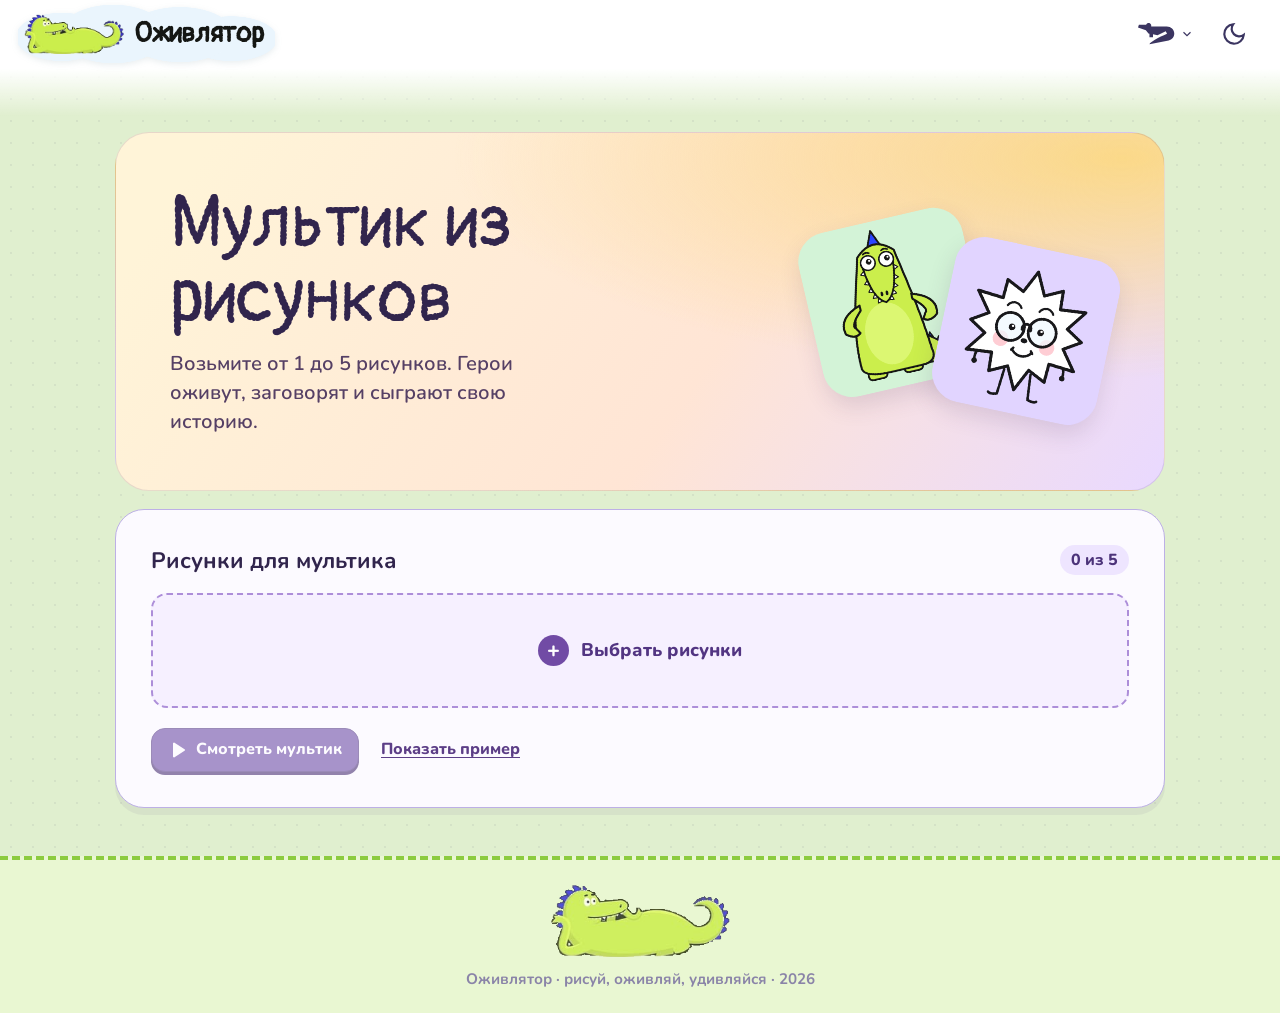
==== commit 9083e3e0: "Deploy 045372b" ====
--- a/index.html
+++ b/index.html
@@ -5,8 +5,8 @@
   <meta name="viewport" content="width=device-width, initial-scale=1.0">
   <title>Оживлятор — нарисуй и оживи!</title>
   <link rel="icon" href="./assets/croc_peeking.png">
-  <script type="module" crossorigin src="./assets/index-DtcectFA.js"></script>
-  <link rel="stylesheet" crossorigin href="./assets/index-6PN_0fvG.css">
+  <script type="module" crossorigin src="./assets/index-OcGQl35V.js"></script>
+  <link rel="stylesheet" crossorigin href="./assets/index-u2V7e8uN.css">
 </head>
 <body>
   <div id="root"></div>
--- a/assets/index-u2V7e8uN.css
+++ b/assets/index-u2V7e8uN.css
@@ -0,0 +1 @@
+@font-face{font-family:Pangolin;font-style:normal;font-display:swap;font-weight:400;src:url(./pangolin-cyrillic-ext-400-normal-CFvbqLpR.woff2)format("woff2"),url(./pangolin-cyrillic-ext-400-normal-D-HiFlXD.woff)format("woff");unicode-range:U+460-52F,U+1C80-1C8A,U+20B4,U+2DE0-2DFF,U+A640-A69F,U+FE2E-FE2F}@font-face{font-family:Pangolin;font-style:normal;font-display:swap;font-weight:400;src:url(./pangolin-cyrillic-400-normal-DXBky3Ii.woff2)format("woff2"),url(./pangolin-cyrillic-400-normal-DQR7Q4gq.woff)format("woff");unicode-range:U+301,U+400-45F,U+490-491,U+4B0-4B1,U+2116}@font-face{font-family:Pangolin;font-style:normal;font-display:swap;font-weight:400;src:url(./pangolin-vietnamese-400-normal-BOKlOuY0.woff2)format("woff2"),url(./pangolin-vietnamese-400-normal-CLuIVUz7.woff)format("woff");unicode-range:U+102-103,U+110-111,U+128-129,U+168-169,U+1A0-1A1,U+1AF-1B0,U+300-301,U+303-304,U+308-309,U+323,U+329,U+1EA0-1EF9,U+20AB}@font-face{font-family:Pangolin;font-style:normal;font-display:swap;font-weight:400;src:url(./pangolin-latin-ext-400-normal-DrUaq5ce.woff2)format("woff2"),url(./pangolin-latin-ext-400-normal-Dru1Wqc1.woff)format("woff");unicode-range:U+100-2BA,U+2BD-2C5,U+2C7-2CC,U+2CE-2D7,U+2DD-2FF,U+304,U+308,U+329,U+1D00-1DBF,U+1E00-1E9F,U+1EF2-1EFF,U+2020,U+20A0-20AB,U+20AD-20C0,U+2113,U+2C60-2C7F,U+A720-A7FF}@font-face{font-family:Pangolin;font-style:normal;font-display:swap;font-weight:400;src:url(./pangolin-latin-400-normal-Cx-z2UDT.woff2)format("woff2"),url(./pangolin-latin-400-normal-R5QT9dzq.woff)format("woff");unicode-range:U+??,U+131,U+152-153,U+2BB-2BC,U+2C6,U+2DA,U+2DC,U+304,U+308,U+329,U+2000-206F,U+20AC,U+2122,U+2191,U+2193,U+2212,U+2215,U+FEFF,U+FFFD}@font-face{font-family:Nunito;font-style:normal;font-display:swap;font-weight:500;src:url(./nunito-cyrillic-ext-500-normal-BooqzoBf.woff2)format("woff2"),url(./nunito-cyrillic-ext-500-normal-ryWF3qTI.woff)format("woff");unicode-range:U+460-52F,U+1C80-1C8A,U+20B4,U+2DE0-2DFF,U+A640-A69F,U+FE2E-FE2F}@font-face{font-family:Nunito;font-style:normal;font-display:swap;font-weight:500;src:url(./nunito-cyrillic-500-normal-C7KGZCzc.woff2)format("woff2"),url(./nunito-cyrillic-500-normal-CsSUaxYY.woff)format("woff");unicode-range:U+301,U+400-45F,U+490-491,U+4B0-4B1,U+2116}@font-face{font-family:Nunito;font-style:normal;font-display:swap;font-weight:500;src:url(./nunito-vietnamese-500-normal-BpqpEYcO.woff2)format("woff2"),url(./nunito-vietnamese-500-normal-9ShSsgIA.woff)format("woff");unicode-range:U+102-103,U+110-111,U+128-129,U+168-169,U+1A0-1A1,U+1AF-1B0,U+300-301,U+303-304,U+308-309,U+323,U+329,U+1EA0-1EF9,U+20AB}@font-face{font-family:Nunito;font-style:normal;font-display:swap;font-weight:500;src:url(./nunito-latin-ext-500-normal-DpF2BH_v.woff2)format("woff2"),url(./nunito-latin-ext-500-normal-CVNQN0KE.woff)format("woff");unicode-range:U+100-2BA,U+2BD-2C5,U+2C7-2CC,U+2CE-2D7,U+2DD-2FF,U+304,U+308,U+329,U+1D00-1DBF,U+1E00-1E9F,U+1EF2-1EFF,U+2020,U+20A0-20AB,U+20AD-20C0,U+2113,U+2C60-2C7F,U+A720-A7FF}@font-face{font-family:Nunito;font-style:normal;font-display:swap;font-weight:500;src:url(./nunito-latin-500-normal-EugFkASW.woff2)format("woff2"),url(./nunito-latin-500-normal-B5klmw3Q.woff)format("woff");unicode-range:U+??,U+131,U+152-153,U+2BB-2BC,U+2C6,U+2DA,U+2DC,U+304,U+308,U+329,U+2000-206F,U+20AC,U+2122,U+2191,U+2193,U+2212,U+2215,U+FEFF,U+FFFD}@font-face{font-family:Nunito;font-style:normal;font-display:swap;font-weight:600;src:url(./nunito-cyrillic-ext-600-normal-CWPPjBOD.woff2)format("woff2"),url(./nunito-cyrillic-ext-600-normal-vnfu4DTE.woff)format("woff");unicode-range:U+460-52F,U+1C80-1C8A,U+20B4,U+2DE0-2DFF,U+A640-A69F,U+FE2E-FE2F}@font-face{font-family:Nunito;font-style:normal;font-display:swap;font-weight:600;src:url(./nunito-cyrillic-600-normal-DJGQ2h05.woff2)format("woff2"),url(./nunito-cyrillic-600-normal-BUjmtIuu.woff)format("woff");unicode-range:U+301,U+400-45F,U+490-491,U+4B0-4B1,U+2116}@font-face{font-family:Nunito;font-style:normal;font-display:swap;font-weight:600;src:url(./nunito-vietnamese-600-normal-BY8O6Cug.woff2)format("woff2"),url(./nunito-vietnamese-600-normal-DO1RqFw5.woff)format("woff");unicode-range:U+102-103,U+110-111,U+128-129,U+168-169,U+1A0-1A1,U+1AF-1B0,U+300-301,U+303-304,U+308-309,U+323,U+329,U+1EA0-1EF9,U+20AB}@font-face{font-family:Nunito;font-style:normal;font-display:swap;font-weight:600;src:url(./nunito-latin-ext-600-normal-Dd9Zuxh1.woff2)format("woff2"),url(./nunito-latin-ext-600-normal-BKUpuB78.woff)format("woff");unicode-range:U+100-2BA,U+2BD-2C5,U+2C7-2CC,U+2CE-2D7,U+2DD-2FF,U+304,U+308,U+329,U+1D00-1DBF,U+1E00-1E9F,U+1EF2-1EFF,U+2020,U+20A0-20AB,U+20AD-20C0,U+2113,U+2C60-2C7F,U+A720-A7FF}@font-face{font-family:Nunito;font-style:normal;font-display:swap;font-weight:600;src:url(./nunito-latin-600-normal-Br8yIETf.woff2)format("woff2"),url(./nunito-latin-600-normal-Cd0eNu1l.woff)format("woff");unicode-range:U+??,U+131,U+152-153,U+2BB-2BC,U+2C6,U+2DA,U+2DC,U+304,U+308,U+329,U+2000-206F,U+20AC,U+2122,U+2191,U+2193,U+2212,U+2215,U+FEFF,U+FFFD}@font-face{font-family:Nunito;font-style:normal;font-display:swap;font-weight:700;src:url(./nunito-cyrillic-ext-700-normal-BuR0mlCG.woff2)format("woff2"),url(./nunito-cyrillic-ext-700-normal-DfoqN4Gs.woff)format("woff");unicode-range:U+460-52F,U+1C80-1C8A,U+20B4,U+2DE0-2DFF,U+A640-A69F,U+FE2E-FE2F}@font-face{font-family:Nunito;font-style:normal;font-display:swap;font-weight:700;src:url(./nunito-cyrillic-700-normal-DP36NgGt.woff2)format("woff2"),url(./nunito-cyrillic-700-normal-DfHRUDv-.woff)format("woff");unicode-range:U+301,U+400-45F,U+490-491,U+4B0-4B1,U+2116}@font-face{font-family:Nunito;font-style:normal;font-display:swap;font-weight:700;src:url(./nunito-vietnamese-700-normal-Ch8EUCfz.woff2)format("woff2"),url(./nunito-vietnamese-700-normal-C9SQsXvj.woff)format("woff");unicode-range:U+102-103,U+110-111,U+128-129,U+168-169,U+1A0-1A1,U+1AF-1B0,U+300-301,U+303-304,U+308-309,U+323,U+329,U+1EA0-1EF9,U+20AB}@font-face{font-family:Nunito;font-style:normal;font-display:swap;font-weight:700;src:url(./nunito-latin-ext-700-normal-BWeMsAzO.woff2)format("woff2"),url(./nunito-latin-ext-700-normal-D4woHhbd.woff)format("woff");unicode-range:U+100-2BA,U+2BD-2C5,U+2C7-2CC,U+2CE-2D7,U+2DD-2FF,U+304,U+308,U+329,U+1D00-1DBF,U+1E00-1E9F,U+1EF2-1EFF,U+2020,U+20A0-20AB,U+20AD-20C0,U+2113,U+2C60-2C7F,U+A720-A7FF}@font-face{font-family:Nunito;font-style:normal;font-display:swap;font-weight:700;src:url(./nunito-latin-700-normal-Dort48En.woff2)format("woff2"),url(./nunito-latin-700-normal-OcDqTBcA.woff)format("woff");unicode-range:U+??,U+131,U+152-153,U+2BB-2BC,U+2C6,U+2DA,U+2DC,U+304,U+308,U+329,U+2000-206F,U+20AC,U+2122,U+2191,U+2193,U+2212,U+2215,U+FEFF,U+FFFD}@font-face{font-family:Nunito;font-style:normal;font-display:swap;font-weight:800;src:url(./nunito-cyrillic-ext-800-normal-B-cvGohL.woff2)format("woff2"),url(./nunito-cyrillic-ext-800-normal-pjRatrRO.woff)format("woff");unicode-range:U+460-52F,U+1C80-1C8A,U+20B4,U+2DE0-2DFF,U+A640-A69F,U+FE2E-FE2F}@font-face{font-family:Nunito;font-style:normal;font-display:swap;font-weight:800;src:url(./nunito-cyrillic-800-normal-D3igD7Kl.woff2)format("woff2"),url(./nunito-cyrillic-800-normal-DymMgApb.woff)format("woff");unicode-range:U+301,U+400-45F,U+490-491,U+4B0-4B1,U+2116}@font-face{font-family:Nunito;font-style:normal;font-display:swap;font-weight:800;src:url(./nunito-vietnamese-800-normal-D_CZYdm9.woff2)format("woff2"),url(./nunito-vietnamese-800-normal-Dz0hZPb5.woff)format("woff");unicode-range:U+102-103,U+110-111,U+128-129,U+168-169,U+1A0-1A1,U+1AF-1B0,U+300-301,U+303-304,U+308-309,U+323,U+329,U+1EA0-1EF9,U+20AB}@font-face{font-family:Nunito;font-style:normal;font-display:swap;font-weight:800;src:url(./nunito-latin-ext-800-normal-CtU8tJOV.woff2)format("woff2"),url(./nunito-latin-ext-800-normal-CDcxIxx8.woff)format("woff");unicode-range:U+100-2BA,U+2BD-2C5,U+2C7-2CC,U+2CE-2D7,U+2DD-2FF,U+304,U+308,U+329,U+1D00-1DBF,U+1E00-1E9F,U+1EF2-1EFF,U+2020,U+20A0-20AB,U+20AD-20C0,U+2113,U+2C60-2C7F,U+A720-A7FF}@font-face{font-family:Nunito;font-style:normal;font-display:swap;font-weight:800;src:url(./nunito-latin-800-normal-Dz8SOQK_.woff2)format("woff2"),url(./nunito-latin-800-normal-D-J0wlBY.woff)format("woff");unicode-range:U+??,U+131,U+152-153,U+2BB-2BC,U+2C6,U+2DA,U+2DC,U+304,U+308,U+329,U+2000-206F,U+20AC,U+2122,U+2191,U+2193,U+2212,U+2215,U+FEFF,U+FFFD}@font-face{font-family:Nunito;font-style:normal;font-display:swap;font-weight:900;src:url(./nunito-cyrillic-ext-900-normal-BLeVovcl.woff2)format("woff2"),url(./nunito-cyrillic-ext-900-normal-DKFql_-q.woff)format("woff");unicode-range:U+460-52F,U+1C80-1C8A,U+20B4,U+2DE0-2DFF,U+A640-A69F,U+FE2E-FE2F}@font-face{font-family:Nunito;font-style:normal;font-display:swap;font-weight:900;src:url(./nunito-cyrillic-900-normal-CWPcV0_V.woff2)format("woff2"),url(./nunito-cyrillic-900-normal-Dr1fjxoU.woff)format("woff");unicode-range:U+301,U+400-45F,U+490-491,U+4B0-4B1,U+2116}@font-face{font-family:Nunito;font-style:normal;font-display:swap;font-weight:900;src:url(./nunito-vietnamese-900-normal-D6LWQAy_.woff2)format("woff2"),url(./nunito-vietnamese-900-normal-WV2-fBew.woff)format("woff");unicode-range:U+102-103,U+110-111,U+128-129,U+168-169,U+1A0-1A1,U+1AF-1B0,U+300-301,U+303-304,U+308-309,U+323,U+329,U+1EA0-1EF9,U+20AB}@font-face{font-family:Nunito;font-style:normal;font-display:swap;font-weight:900;src:url(./nunito-latin-ext-900-normal-Dllsvgjo.woff2)format("woff2"),url(./nunito-latin-ext-900-normal-CTBZd6bf.woff)format("woff");unicode-range:U+100-2BA,U+2BD-2C5,U+2C7-2CC,U+2CE-2D7,U+2DD-2FF,U+304,U+308,U+329,U+1D00-1DBF,U+1E00-1E9F,U+1EF2-1EFF,U+2020,U+20A0-20AB,U+20AD-20C0,U+2113,U+2C60-2C7F,U+A720-A7FF}@font-face{font-family:Nunito;font-style:normal;font-display:swap;font-weight:900;src:url(./nunito-latin-900-normal-BVB1fGs6.woff2)format("woff2"),url(./nunito-latin-900-normal-CVn49sIn.woff)format("woff");unicode-range:U+??,U+131,U+152-153,U+2BB-2BC,U+2C6,U+2DA,U+2DC,U+304,U+308,U+329,U+2000-206F,U+20AC,U+2122,U+2191,U+2193,U+2212,U+2215,U+FEFF,U+FFFD}:root{--ground:#e0efcf;--logo-cloud:#eaf5fd;--ground-card:#fff;--surface-dark:#3b3561;--surface-dark-card:#4a4475;--surface-dark-border:#5a5488;--surface-soft:#e9f4db;--surface-tint:#f5faee;--ink:#3b3561;--ink-secondary:#5b5580;--muted:#8a84a8;--ink-on-dark:#f1f7e8;--muted-on-dark:#c9c4e6;--accent-lime:#ffc83d;--accent-lime-hover:#ffbb1a;--accent-lime-shade:#e0a314;--accent-blue:#3e8bf0;--accent-blue-hover:#2f7be0;--accent-blue-shade:#2667c2;--accent-coral:#f2545b;--accent-emerald:#45b649;--accent-grass:#8ccb3f;--accent-pink:#ff8fb1;--accent-orange:#ff9a3c;--border:#d4e3c2;--border-subtle:#e6efd9;--border-hover:#b9cea5;--border-dark:#3b3561;--font-display:"Pangolin", "Nunito", system-ui, sans-serif;--font-ui:"Nunito", system-ui, -apple-system, sans-serif;--radius-pill:999px;--radius-card:28px;--radius-inner:18px}*,:before,:after{box-sizing:border-box;-webkit-tap-highlight-color:transparent;margin:0;padding:0}html{scroll-behavior:smooth;font-size:16px}body{font-family:var(--font-ui);background-color:var(--ground);color:var(--ink);-webkit-font-smoothing:antialiased;-moz-osx-font-smoothing:grayscale;background-image:radial-gradient(#3b356112 1.5px,#0000 1.5px);background-size:22px 22px;flex-direction:column;min-height:100dvh;font-weight:600;display:flex;overflow-x:hidden}.app-header{background-color:var(--ground-card);color:var(--ink);z-index:100;box-sizing:border-box;align-items:center;gap:8px;min-height:68px;padding:10px 24px;display:flex;position:sticky;top:0}.app-header:after{content:"";z-index:-1;background:linear-gradient(to bottom, var(--ground-card), transparent);pointer-events:none;height:48px;position:absolute;inset:100% 0 auto}.header-quick-actions{flex-shrink:0;align-items:center;gap:4px;margin-inline-start:auto;display:flex}.header-group-button{width:44px;height:44px}.header-disclosure{flex-shrink:0;position:relative}.header-disclosure-toggle{justify-content:center;gap:5px;width:64px;height:44px;padding:0}.header-group-button,.header-disclosure-toggle,.header-theme-toggle{border-radius:var(--radius-pill);color:var(--ink);cursor:pointer;background:0 0;border:0;flex-shrink:0;justify-content:center;align-items:center;padding:0;display:inline-flex}.header-group-button:hover,.header-disclosure-toggle:hover{color:var(--accent-emerald)}.header-group-button,.header-disclosure-toggle{transition:color .18s,transform .22s cubic-bezier(.2,.8,.3,1.4)}.header-group-button:active,.header-disclosure-toggle:active{transform:translateY(2px)scale(.85)}.header-theme-toggle{width:44px;height:44px}.header-theme-toggle:hover{color:var(--accent-emerald)}@media (width>=641px){.app-header{--header-icon-size:clamp(26px, 2vw, 32px)}.header-group-button>svg,.header-theme-toggle svg{width:var(--header-icon-size);height:var(--header-icon-size)}.header-disclosure-toggle>svg:first-child{width:calc(var(--header-icon-size) * 1.4);height:calc(var(--header-icon-size) * .9)}.header-disclosure-toggle{width:76px}}@media (width>=1000px){:fullscreen .app-header{--header-icon-size:clamp(34px, 2.5vw, 48px);gap:12px}:is(:fullscreen .header-group-button,:fullscreen .header-theme-toggle){width:calc(var(--header-icon-size) + 20px);height:calc(var(--header-icon-size) + 20px)}:fullscreen .header-disclosure-toggle{width:calc(var(--header-icon-size) * 1.4 + 36px);height:calc(var(--header-icon-size) + 20px);gap:8px}:fullscreen .header-disclosure-chevron{width:18px;height:18px}}.header-group-button:focus-visible,.header-disclosure-toggle:focus-visible,.header-theme-toggle:focus-visible{outline:2px solid var(--accent-blue);outline-offset:2px}.theme-icon{place-items:center;display:grid}.theme-icon.is-switching{animation:.45s cubic-bezier(.2,.8,.3,1) theme-switch}@keyframes theme-switch{0%{opacity:.2;transform:rotate(-70deg)scale(.5)}65%{opacity:1;transform:rotate(12deg)scale(1.15)}to{opacity:1;transform:rotate(0)scale(1)}}@media (prefers-reduced-motion:reduce){.header-group-button,.header-disclosure-toggle{transition:none}.header-group-button:active,.header-disclosure-toggle:active{transform:none}.theme-icon.is-switching{animation:none}}.header-disclosure-toggle[aria-expanded=true] .header-disclosure-chevron{transform:rotate(180deg)}.header-menu:not([hidden]){border:1px solid var(--border);background:var(--ground-card);border-radius:16px;gap:2px;width:min(260px,100vw - 24px);max-height:calc(100dvh - 72px);padding:6px;display:grid;position:absolute;inset-block-start:calc(100% + 9px);inset-inline-end:0;overflow:auto;box-shadow:0 12px 26px #10162233}.header-menu-item{min-height:44px;color:var(--ink);font:800 .9rem/1.2 var(--font-ui);text-align:left;cursor:pointer;background:0 0;border:0;border-radius:10px;align-items:center;gap:10px;padding:6px 10px;display:flex}.header-menu-item:hover,.header-menu-item:focus-visible{background:var(--surface-soft)}.header-menu-item svg{flex-shrink:0}.header-stage-actions{border-bottom:1px solid var(--border);gap:2px;margin-bottom:4px;padding-bottom:4px;display:grid}.stage-menu-tools{border-top:1px solid var(--border);gap:2px;margin-top:4px;padding-top:4px;display:grid}.header-menu-item:disabled{opacity:.5;cursor:default}.header-menu:has(#btnOpenDiploma) #btnHeaderDiploma{display:none}.logo-group{isolation:isolate;align-items:center;gap:10px;display:flex;position:relative}.logo-group:before{content:"";z-index:-1;background:radial-gradient(ellipse 18% 42% at 17% 55%, var(--logo-cloud) 98%, transparent), radial-gradient(ellipse 21% 51% at 37% 50%, var(--logo-cloud) 98%, transparent), radial-gradient(ellipse 21% 48% at 63% 51%, var(--logo-cloud) 98%, transparent), radial-gradient(ellipse 18% 39% at 83% 58%, var(--logo-cloud) 98%, transparent);filter:drop-shadow(0 2px 3px #567b8e21);pointer-events:none;position:absolute;inset:-9px -12px -9px -6px}.header-mascot-img{flex-shrink:0;width:clamp(68px,10vw,100px);height:auto;display:block}.app-title{font-family:var(--font-display);color:#141613;letter-spacing:-.01em;margin:0;font-size:1.75rem;font-weight:700;line-height:1}body.dark-theme .app-title{color:#fff}.status-dot{background-color:var(--accent-emerald);border-radius:50%;flex-shrink:0;width:8px;height:8px;display:inline-block}.btn{font-family:var(--font-ui);border-radius:var(--radius-inner);border:2.5px solid var(--border);background-color:var(--ground-card);color:var(--ink);cursor:pointer;box-shadow:0 4px 0 var(--border);-webkit-user-select:none;user-select:none;align-items:center;gap:8px;padding:9px 18px;font-size:.95rem;font-weight:800;line-height:1.2;transition:transform .1s,box-shadow .1s,background-color .15s,border-color .15s;display:inline-flex}.btn:hover{background-color:var(--surface-tint);border-color:var(--border-hover);box-shadow:0 4px 0 var(--border-hover)}.btn:active{box-shadow:0 1px 0 var(--border-hover);transform:translateY(3px)}.btn-pill{border-radius:var(--radius-pill);padding:8px 16px}.btn-accent-blue{background-color:var(--accent-blue)!important;color:#fff!important;border-color:var(--accent-blue-shade)!important;box-shadow:0 4px 0 var(--accent-blue-shade)!important}.btn-accent-blue:hover{background-color:var(--accent-blue-hover)!important}.btn-accent-blue:active{box-shadow:0 1px 0 var(--accent-blue-shade)!important}.btn-lime{font-weight:900;background-color:var(--accent-lime)!important;color:var(--ink)!important;border-color:var(--accent-lime-shade)!important;box-shadow:0 4px 0 var(--accent-lime-shade)!important}.btn-lime:hover{background-color:var(--accent-lime-hover)!important}.btn-lime:active{box-shadow:0 1px 0 var(--accent-lime-shade)!important}.btn-icon-only{border-radius:50%;justify-content:center;align-items:center;width:40px;height:40px;padding:0;display:inline-flex}.btn-sm{padding:6px 12px;font-size:.85rem}.btn-lg{padding:13px 26px;font-size:1.1rem}.btn-icon{flex-shrink:0}.main-content{flex:1;width:100%;max-width:1360px;margin:0 auto;padding:28px 28px 48px}.app-section,.app-section.active{display:block}.drawing-intro{grid-template-columns:minmax(0,.9fr) minmax(0,1.3fr);align-items:center;gap:clamp(24px,4vw,56px);padding-block:clamp(12px,3vw,36px);display:grid}.drawing-intro-copy{gap:20px;display:grid}.drawing-intro-title{align-items:center;gap:16px;display:flex}.drawing-intro-mascot{flex-shrink:0;width:clamp(68px,8.2vw,104px);height:auto}.drawing-intro-title h2{max-width:10ch;font:400 clamp(2.7rem, 5.4vw, 4.4rem)/1.05 var(--font-display);color:var(--ink)}.drawing-intro-actions{flex-wrap:wrap;gap:12px;display:flex}.drawing-intro-actions .btn{min-height:48px}.drawing-intro-video{aspect-ratio:5/3;background:#bfe3ff;border-radius:24px;width:100%;display:block}@media (width>=1000px){:fullscreen .main-content:has(.drawing-intro){max-width:1800px;padding-inline:clamp(32px,3vw,64px)}:fullscreen .drawing-intro{grid-template-columns:minmax(0,1fr) minmax(0,1.1fr);gap:clamp(32px,3vw,64px);padding-block:clamp(36px,5vh,72px)}:fullscreen .drawing-intro-mascot{width:clamp(104px,9vw,176px)}:fullscreen .drawing-intro-title h2{font-size:clamp(4.4rem,5.5vw,7rem)}:fullscreen .drawing-intro-copy{gap:32px}:fullscreen .drawing-intro-actions .btn{min-height:62px;padding-inline:24px;font-size:1.2rem}:fullscreen .drawing-intro-actions svg{width:23px;height:23px}}.sample-alternatives{border-top:1px solid var(--border);gap:16px;margin-top:12px;padding-top:24px;display:grid}.sample-alternatives h3{font:700 1.05rem/1.4 var(--font-ui);color:var(--ink-secondary)}.sample-alternatives .samples-grid{grid-template-columns:repeat(2,minmax(0,1fr));gap:16px;width:min(100%,376px)}.sample-alternatives .sample-thumb-wrap{width:100px;height:100px}.sample-alternatives .sample-name{font-size:1.1rem}@media (width<=720px){.drawing-intro{grid-template-columns:minmax(0,1fr)}.drawing-intro-title h2{max-width:14ch}.drawing-intro-video{border-radius:18px}}.section-heading{font-family:var(--font-display);color:var(--ink);margin:0;font-size:2.2rem;font-weight:400;line-height:1.1}.badge-lime{background-color:var(--accent-lime);border-radius:var(--radius-pill);padding:2px 10px;font-size:.75rem;font-weight:800;display:inline-block;color:var(--ink)!important}.input-modes-container{flex-direction:column;gap:16px;display:flex}.input-tabs{scrollbar-width:none;-ms-overflow-style:none;gap:10px;width:fit-content;max-width:100%;padding:2px 2px 6px;display:flex;overflow-x:auto}.input-tabs::-webkit-scrollbar{display:none}.tab-btn{background:var(--ground-card);border:2.5px solid var(--border);box-shadow:0 4px 0 var(--border);border-radius:var(--radius-inner);font-family:var(--font-ui);color:var(--ink-secondary);cursor:pointer;white-space:nowrap;align-items:center;gap:8px;padding:11px 20px;font-size:1rem;font-weight:800;transition:transform .1s,box-shadow .1s,background-color .15s,color .15s;display:inline-flex}.tab-btn svg{width:20px;height:20px}.tab-btn:first-child svg{color:var(--accent-lime-shade)}.tab-btn:nth-child(2) svg{color:var(--accent-coral)}.tab-btn:nth-child(3) svg{color:var(--accent-blue)}.tab-btn:nth-child(4) svg{color:var(--accent-emerald)}.tab-btn:hover:not(.active){color:var(--ink);background-color:var(--surface-tint)}.tab-btn.active{background-color:var(--accent-lime);border-color:var(--accent-lime-shade);box-shadow:0 2px 0 var(--accent-lime-shade);color:var(--ink);transform:translateY(2px)}.tab-btn.active svg{color:var(--ink)}.template-bar{background-color:var(--ground-card);border-radius:var(--radius-inner);border:2.5px solid var(--border);flex-wrap:wrap;justify-content:space-between;align-items:center;gap:16px;padding:14px 20px;display:flex}.template-title{color:var(--ink);font-size:1rem;font-weight:800}.template-options{flex-wrap:wrap;gap:10px;display:flex}.template-btn{border-radius:var(--radius-pill);border:2.5px solid var(--border);background-color:var(--surface-tint);color:var(--ink-secondary);font-family:var(--font-ui);cursor:pointer;align-items:center;gap:8px;padding:8px 16px;font-size:.92rem;font-weight:700;transition:border-color .15s,background-color .15s;display:inline-flex}.template-btn:hover{border-color:var(--border-hover);background-color:#fff}.template-btn.active{border-color:var(--accent-blue);color:var(--accent-blue-shade);background-color:#eaf3ff;font-weight:800}.t-shape{border:2px solid;width:14px;height:14px;display:inline-block}.shape-circle{border-radius:50%}.shape-star{clip-path:polygon(50% 0%,61% 35%,98% 35%,68% 57%,79% 91%,50% 70%,21% 91%,32% 57%,2% 35%,39% 35%);background:currentColor}.shape-human{border-radius:3px}.tab-panel{background-color:var(--ground-card);border-radius:var(--radius-card);border:2.5px solid var(--border);min-height:480px;padding:24px;display:none}.tab-panel.active{display:block}.panel-header-note{color:var(--ink-secondary);margin-bottom:20px;font-size:1rem}.samples-grid{grid-template-columns:repeat(auto-fill,minmax(210px,1fr));gap:20px;display:grid}.sample-card{background-color:var(--surface-tint);border:2.5px solid var(--border);cursor:pointer;min-width:0;font:inherit;color:var(--ink);text-align:center;border-radius:24px;flex-direction:column;align-items:center;gap:8px;padding:14px 14px 16px;transition:transform .2s,border-color .15s,background-color .15s;display:flex;position:relative}.sample-card:focus-visible{outline:2px solid var(--accent-blue);outline-offset:4px}.sample-card:nth-child(3n+1){transform:rotate(-1deg)}.sample-card:nth-child(3n+2){transform:rotate(.8deg)}.sample-card:nth-child(3n){transform:rotate(-.4deg)}.sample-card:hover{border-color:var(--accent-lime);background-color:#fff;transform:rotate(0)scale(1.04)}.sample-thumb-wrap,.sample-thumb-wrapper{justify-content:center;align-items:center;width:150px;max-width:100%;height:150px;display:flex;overflow:hidden}.sample-thumb-wrap img,.sample-thumb-wrapper img{object-fit:contain;max-width:100%;max-height:100%}.sample-name{font-family:var(--font-display);color:var(--ink);text-align:center;font-size:1.2rem;line-height:1.15}.sample-tag{display:none}.draw-container{flex-direction:column;align-items:center;gap:16px;display:flex}.draw-toolbar{background-color:var(--surface-tint);border-radius:var(--radius-pill);border:2.5px solid var(--border);flex-wrap:wrap;justify-content:center;align-items:center;gap:18px;padding:10px 20px;display:flex}.color-palette{gap:7px;display:flex}.color-swatch{cursor:pointer;outline:1px solid var(--border);border:2px solid #fff;border-radius:50%;width:26px;height:26px;transition:transform .15s}.color-swatch:hover,.color-swatch.active{outline:2px solid var(--ink);transform:scale(1.22)}.brush-sizes{align-items:center;gap:6px;display:flex}.control-label{color:var(--muted);font-size:.8rem;font-weight:700}.brush-btn{border:2.5px solid var(--border);border-radius:var(--radius-pill);cursor:pointer;color:var(--ink-secondary);background-color:#fff;padding:4px 10px;font-size:.8rem;font-weight:600}.brush-btn.active{background-color:var(--surface-dark);color:#fff;border-color:var(--surface-dark)}.draw-actions{gap:8px;display:flex}.draw-canvas-wrapper{border-radius:var(--radius-card);border:2px solid var(--border-dark);touch-action:none;background-color:#fff;width:480px;height:380px;position:relative;overflow:hidden}#drawCanvas{cursor:crosshair;width:100%;height:100%}.canvas-template-guide{pointer-events:none;opacity:.2;justify-content:center;align-items:center;width:100%;height:100%;display:flex;position:absolute;top:0;left:0}.camera-container{flex-direction:column;align-items:center;gap:16px;display:flex}.camera-preview-wrapper{border-radius:var(--radius-card);border:2px solid var(--border-dark);background-color:#141613;justify-content:center;align-items:center;width:100%;max-width:580px;height:400px;display:flex;position:relative;overflow:hidden}#cameraVideo{object-fit:cover;width:100%;height:100%;transform:scaleX(-1)}.camera-overlay{pointer-events:none;flex-direction:column;justify-content:center;align-items:center;display:flex;position:absolute;inset:0}.guide-frame{border:3px dashed #ffffffd9;border-radius:50%;width:270px;height:270px;transition:border-radius .2s;box-shadow:0 0 0 9999px #0006}.guide-frame.star{border-radius:20px}.guide-frame.human{border-radius:40px;width:230px;height:320px}.guide-hint{color:#fff;border-radius:var(--radius-pill);background-color:#141613d9;padding:6px 16px;font-size:.82rem;font-weight:600;position:absolute;bottom:14px}.countdown-overlay{font-family:var(--font-display);color:var(--accent-lime);pointer-events:none;justify-content:center;align-items:center;font-size:6rem;font-weight:400;display:flex;position:absolute;inset:0}.upload-dropzone{border:2px dashed var(--border-hover);border-radius:var(--radius-card);text-align:center;cursor:pointer;background-color:var(--surface-tint);flex-direction:column;justify-content:center;align-items:center;min-height:340px;padding:48px 24px;transition:border-color .15s,background-color .15s;display:flex}.upload-dropzone:hover,.upload-dropzone.dragover{border-color:var(--accent-blue);background-color:#f6f8ff}.dropzone-icon-wrap{color:var(--accent-blue);margin-bottom:14px}.dropzone-title{font-family:var(--font-display);color:var(--ink);font-size:1.15rem;font-weight:400}.dropzone-sub{color:var(--muted);margin-top:6px;font-size:.85rem}.processing-card{background-color:var(--ground-card);border-radius:var(--radius-card);border:2.5px solid var(--border);padding:32px}.processing-header{margin-bottom:28px}.processing-subtitle{color:var(--muted);margin-top:4px;font-size:1.05rem}.processing-body{grid-template-columns:380px 1fr;align-items:center;gap:36px;display:grid}@media (width<=900px){.processing-body{grid-template-columns:1fr}}.scanner-view-wrapper{border-radius:var(--radius-card);border:2px solid var(--border-dark);background-color:#141613;width:380px;height:380px;position:relative;overflow:hidden}#scannerCanvas{width:100%;height:100%;display:block}.scan-laser{background-color:var(--accent-lime);width:100%;height:3px;box-shadow:0 0 12px var(--accent-lime);animation:2s ease-in-out infinite laserScan;position:absolute;top:0;left:0}@keyframes laserScan{0%{opacity:.3;top:0%}50%{opacity:1;top:96%}to{opacity:.3;top:0%}}.scanner-canvas-column{flex-direction:column;align-items:center;gap:12px;width:380px;display:flex}.scanner-edit-badge{box-sizing:border-box;background:var(--surface-soft);width:100%;color:var(--ink);border-radius:var(--radius-inner);border:2.5px solid var(--accent-lime);justify-content:space-between;align-items:center;gap:8px;padding:8px 12px 8px 14px;font-size:.9rem;font-weight:800;animation:.3s fadeIn;display:flex;position:relative}.scanner-badge-text{align-items:center;gap:6px;line-height:1.25;display:flex}.scanner-badge-close{color:var(--muted);cursor:pointer;background:0 0;border:none;border-radius:50%;flex-shrink:0;justify-content:center;align-items:center;padding:2px 6px;font-size:.85rem;line-height:1;transition:color .15s,background .15s;display:flex}.scanner-badge-close:hover{color:var(--ink);background:#3b356114}.scanner-edit-badge span.sparkle{color:var(--accent-lime);flex-shrink:0;font-size:.95rem}.scan-info-column{flex-direction:column;gap:20px;display:flex}.scan-status-list{flex-direction:column;gap:10px;display:flex}.status-item{border-radius:var(--radius-inner);background-color:var(--surface-tint);border:2.5px solid var(--border-subtle);color:var(--muted);align-items:center;gap:12px;padding:10px 16px;font-size:1rem;font-weight:800;display:flex}.status-dot-step{background-color:var(--border-subtle);width:22px;height:22px;color:var(--ink);border-radius:50%;justify-content:center;align-items:center;font-size:.75rem;font-weight:800;display:flex}.status-item.active{border-color:var(--accent-blue);color:var(--ink);background-color:#fff}.status-item.active .status-dot-step{background-color:var(--accent-blue);color:#fff}.status-item.done{border-color:var(--accent-lime);color:var(--ink);background-color:#f8faf2}.status-item.done .status-dot-step{background-color:var(--accent-lime);color:var(--ink)}.scanner-mascot-tip{border:2.5px solid var(--accent-grass);color:var(--ink);border-radius:var(--radius-card);background-color:#eef8e2;align-items:center;gap:16px;padding:14px 20px;display:flex}.tip-croc-img{flex-shrink:0;width:60px;height:auto}.tip-balloon{flex-direction:column;gap:2px;font-size:.85rem;line-height:1.4;display:flex}.tip-balloon strong{font-family:var(--font-display);color:#389a3c;font-size:1.1rem;font-weight:400}.btn:disabled{opacity:.55;cursor:progress;box-shadow:none;transform:none}.ai-status{border-radius:var(--radius-inner);border:2.5px solid var(--border);background:var(--ground-card);color:var(--ink-secondary);align-items:center;gap:10px;padding:10px 14px;font-size:.85rem;font-weight:600;display:flex}.ai-status-dot{background:var(--muted);border-radius:50%;flex-shrink:0;width:10px;height:10px}.ai-status-thinking .ai-status-dot{background:var(--accent-blue);animation:1s ease-in-out infinite ai-pulse}.ai-status-done .ai-status-dot{background:var(--accent-emerald)}@keyframes ai-pulse{50%{opacity:.5;transform:scale(.55)}}@media (prefers-reduced-motion:reduce){.ai-status-thinking .ai-status-dot{animation:none}}.scan-actions-bar{align-items:center;gap:12px;margin-top:8px;display:flex}.app-workspace{display:contents}html:has(.stage-workspace){overscroll-behavior:none;overflow:hidden}.stage-workspace{grid-template-rows:auto minmax(0,1fr);grid-template-columns:minmax(0,1fr);height:100dvh;display:grid}.stage-workspace .header-menu{max-height:calc(100dvh - 90px)}.stage-workspace .main-content,#sectionStep3,.stage-layout{flex-direction:column;flex:1;min-width:0;min-height:0;display:flex}.stage-workspace .main-content{padding:10px clamp(8px,2vw,28px) 12px}:fullscreen .stage-workspace .main-content{max-width:none}.stage-main-card{background-color:var(--ground-card);border-radius:var(--radius-card);border:2.5px solid var(--border);flex-direction:column;flex:1;gap:8px;min-height:0;padding:clamp(8px,1.2vw,16px);display:flex}.stage-background{justify-content:space-between;align-items:center;gap:8px;padding:4px 10px;font-size:.9rem;font-weight:800;display:flex}.stage-background select{border:1px solid var(--border);background:var(--surface-tint);color:var(--ink);min-height:36px;font:inherit;border-radius:10px;padding:4px 6px}.stage-viewport{flex:1 1 0;place-items:center;min-height:0;display:grid;container-type:size}.stage-canvas-container{--stage-glass-border:#ffffffc2;--stage-glass-shine:linear-gradient(145deg, #ffffff80, transparent 65%);aspect-ratio:5/3;cursor:pointer;background-color:#bfe3ff;border-radius:22px;width:min(100cqw,166.667cqh);position:relative;container-type:inline-size}.stage-canvas-content{border-radius:inherit;display:contents}#stageCanvas{border-radius:inherit;width:100%;height:100%;display:block}.stage-location{color:#3b3561;border-radius:var(--radius-pill);pointer-events:none;border:2.5px solid var(--accent-lime);background-color:#ffffffeb;align-self:flex-start;padding:4px 8px;font-size:.75rem;font-weight:800}.stage-view{flex-direction:column;flex:1;gap:6px;min-width:0;min-height:0;display:flex}.adventure-card{cursor:auto;-webkit-backdrop-filter:blur(14px);backdrop-filter:blur(14px);color:#fff;background:#192030bf;border:1px solid #ffffff6b;border-radius:clamp(13px,2vw,24px);align-items:flex-start;gap:clamp(8px,1.5vw,16px);width:max-content;max-width:calc(100% - clamp(16px,4vw,48px));padding:clamp(8px,1.5vw,18px);display:flex;position:absolute;inset:clamp(8px,2vw,24px) auto auto clamp(8px,2vw,24px);box-shadow:0 8px 24px #1016223d}.world-quest-overlay{--quest-width:clamp(112px, 18cqw, 144px);z-index:1;pointer-events:none;position:absolute;inset:0;container-type:size}.world-quest-arrow{aspect-ratio:1;filter:drop-shadow(0 -1px #ffffff42)drop-shadow(0 2px 2px #20434a61);place-items:center;width:clamp(30px,5.8cqw,56px);display:grid;position:absolute;inset-block-start:50%;inset-inline-end:8px;translate:0 -50%}.world-quest-arrow[data-direction=left]{inset-inline:8px auto}.world-quest-arrow[data-direction=up],.world-quest-arrow[data-direction=down]{inset-inline:50% auto;translate:-50%}.world-quest-arrow[data-direction=up]{inset-block-start:8px}.world-quest-arrow[data-direction=down]{inset-block:auto 8px}.world-quest-arrow svg{width:58%;height:100%}.world-quest-arrow[data-direction=left] svg{transform:rotate(180deg)}.world-quest-arrow[data-direction=up] svg{transform:rotate(-90deg)}.world-quest-arrow[data-direction=down] svg{transform:rotate(90deg)}.world-quest{width:var(--quest-width);border:1px solid var(--stage-glass-border);background:var(--stage-glass-shine) #ebf8ff7a;color:#172634;text-align:center;border-radius:clamp(16px,4cqw,24px);justify-items:center;gap:4px;padding:6px 8px;display:grid;position:absolute;inset-block-start:var(--quest-top,6px);inset-inline-start:var(--quest-left,6px);box-shadow:inset 0 1px 2px #ffffffa6,0 3px 9px #0f283633}.world-quest h2{font:900 clamp(.75rem, 1.75cqw, .95rem)/1.15 var(--font-ui)}.world-quest p{margin-top:2px;font-size:clamp(.7rem,1.6cqw,.82rem);line-height:1.15}.world-quest button{border:1px solid var(--stage-glass-border);border-radius:var(--radius-pill);background:var(--stage-glass-shine) #ebf8ff57;min-height:34px;color:inherit;font:900 clamp(.72rem, 1.7cqw, .88rem)/1.15 var(--font-ui);cursor:pointer;pointer-events:auto;padding:4px 9px}.world-quest button:hover{background-color:#effaff9c}.world-quest button:focus-visible{outline:2px solid var(--accent-blue);outline-offset:2px}@container (width<=460px){.world-quest-arrow[data-direction=up]{inset-inline-start:72%}.world-quest-arrow[data-direction=down]{inset-inline-start:10%}.world-quest{--quest-width:clamp(108px, 30cqw, 126px);gap:3px;padding:4px 7px}.world-quest button{min-height:30px;padding-inline:7px}}.stage-overlay-controls{--action-button-size:clamp(50px, 42px + 1.8cqw, 88px);--arrow-button-size:clamp(38.5px, 26px + 2.75cqw, 86px);--action-gap:10px;pointer-events:none;grid-template-columns:minmax(0,1fr) auto auto;align-items:end;gap:12px;padding:8px;display:grid;position:absolute;inset:0}@container (width>=680px){:fullscreen .stage-overlay-controls{--action-button-size:clamp(58px, 46px + 2.4cqw, 108px);--arrow-button-size:clamp(46px, 31px + 3cqw, 100px)}}@container (width<=270px){.stage-overlay-controls{--action-button-size:clamp(30px, 17cqw, 46px);--arrow-button-size:clamp(27px, 14cqw, 38.5px);--action-gap:6px;gap:6px;padding:5px}}.stage-overlay-controls>*{pointer-events:auto}.stage-overlay-controls>.stage-actions{justify-self:center;gap:var(--action-gap);pointer-events:none;grid-column:2;display:flex}.stage-actions>button{width:var(--action-button-size);height:var(--action-button-size);opacity:.6}.stage-actions>button>svg{width:63%;height:63%}.stage-overlay-controls>.stage-dpad{--arrow-step:calc(var(--arrow-button-size) * .88);grid-column:3;grid-template-columns:repeat(3, var(--arrow-step));grid-template-rows:repeat(3, var(--arrow-step));padding:calc((var(--arrow-button-size) - var(--arrow-step)) / 2);pointer-events:none;justify-self:end;place-items:center;display:grid}.stage-actions>button,.stage-dpad>button{border:1px solid var(--stage-glass-border);background-color:#ebf8ff61;background-image:var(--stage-glass-shine);color:#172634;cursor:pointer;pointer-events:auto;border-radius:50%;place-items:center;padding:0;display:grid;box-shadow:inset 0 1px 2px #ffffffa6,0 3px 9px #0f283633}.stage-dpad>button{width:var(--arrow-button-size);height:var(--arrow-button-size);-webkit-backdrop-filter:none;backdrop-filter:none;box-shadow:none;filter:drop-shadow(0 -1px #ffffff42)drop-shadow(0 2px 1.5px #204d412e);background:0 0;border:0}.stage-dpad button>svg{width:67.2%;height:76.8%}.stage-actions>button:enabled:hover,.stage-actions>button:focus-visible{opacity:.72;background-color:#effaff9c}.stage-actions>button:focus-visible,.stage-dpad>button:focus-visible{outline:2px solid var(--accent-blue);outline-offset:1px}.stage-actions>button:enabled:active{opacity:.8;background-color:#effaffb8}.stage-actions>button[aria-pressed=true]:enabled{opacity:1;background-color:#b5ebffe6}.stage-dpad>button:enabled:hover,.stage-dpad>button:focus-visible{filter:brightness(1.12)drop-shadow(0 -1px #ffffff52)drop-shadow(0 2px 1.5px #204d412e)}.stage-dpad>button:enabled:active{filter:brightness(1.18)drop-shadow(0 1px 1px #204d4129)}.stage-actions>button:disabled,.stage-dpad>button:disabled{opacity:.55;cursor:default}.stage-actions>button:disabled{opacity:.3}.stage-dpad [data-direction=forward]{grid-area:1/2}.stage-dpad [data-direction=left]{grid-area:2/1}.stage-dpad [data-direction=right]{grid-area:2/3}.stage-dpad [data-direction=backward]{grid-area:3/2}.stage-dpad [data-direction=forward]>svg{transform:rotate(-90deg)}.stage-dpad [data-direction=left]>svg{transform:rotate(180deg)}.stage-dpad [data-direction=backward]>svg{transform:rotate(90deg)}@container (width<=700px){.adventure-card{max-width:calc(100% - 184px)}}.adventure-icon{aspect-ratio:1;background:#ffffff26;border-radius:27%;flex:none;place-items:center;width:clamp(30px,4vw,52px);font-size:clamp(16px,2.5vw,28px);display:grid}.adventure-card h2{font:800 clamp(.9rem, 2vw, 1.4rem)/1.2 var(--font-ui);margin:0 0 7px}.adventure-card h2:focus{outline:none}.adventure-choices{flex-wrap:wrap;gap:6px;display:flex}.adventure-choices>button{min-height:44px;color:inherit;font:inherit;cursor:pointer;background:#ffffff29;border:1px solid #ffffff70;border-radius:12px;padding:5px clamp(9px,1.3vw,16px);font-size:clamp(.82rem,1.65vw,1rem);font-weight:800}.adventure-choices>button:enabled:hover,.adventure-choices>button:focus-visible{color:#182033;background:#fff}.adventure-choices>button:disabled{opacity:.55;cursor:default}@container (width<=460px){.adventure-card{max-width:calc(100% - 124px);padding:5px}.adventure-card h2{margin-bottom:4px;font-size:.82rem}.adventure-icon{display:none}.adventure-card-content{min-width:0}.adventure-card .adventure-choices{grid-auto-columns:minmax(0,1fr);grid-auto-flow:column;display:grid}.adventure-card .adventure-choices>button{overflow-wrap:anywhere;padding-inline:3px;font-size:.75rem}}@media (width<=370px) and (height<=600px){.stage-main-card{gap:6px}}.stage-sidebar{grid-template-columns:repeat(auto-fit,minmax(min(100%,280px),1fr));align-items:start;gap:16px;display:grid}.sidebar-card{background-color:var(--ground-card);border-radius:var(--radius-card);border:2.5px solid var(--border);flex-direction:column;gap:12px;padding:18px;display:flex}.sidebar-title{font-family:var(--font-display);color:var(--ink);align-items:center;gap:8px;font-size:1.25rem;font-weight:400;display:flex}.title-accent-dot{background-color:var(--accent-lime);border-radius:50%;width:12px;height:12px;display:inline-block}.sidebar-card:nth-child(2) .title-accent-dot{background-color:var(--accent-coral)}.sidebar-card:nth-child(3) .title-accent-dot{background-color:var(--accent-blue)}.sidebar-card:nth-child(4) .title-accent-dot{background-color:var(--accent-emerald)}.sidebar-title-row{justify-content:space-between;align-items:baseline;margin-bottom:10px;display:flex}.value-readout{font-family:var(--font-ui);font-variant-numeric:tabular-nums;color:var(--accent-blue);font-size:.88rem;font-weight:800}.motion-buttons{flex-direction:column;gap:6px;display:flex}.motion-btn{border:2.5px solid var(--border);background-color:var(--surface-tint);font-family:var(--font-ui);color:var(--ink-secondary);cursor:pointer;text-align:left;border-radius:14px;align-items:center;gap:10px;padding:11px 14px;font-size:.98rem;font-weight:800;transition:border-color .15s,background-color .15s;display:flex}.motion-btn:hover{border-color:var(--border-hover);background-color:#fff}.motion-btn.active{border-color:var(--accent-lime-shade);background-color:var(--accent-lime);color:var(--ink)}.motion-num{opacity:.5;font-size:.75rem;font-weight:800}.stepper-row{align-items:center;gap:8px;display:flex}.btn-stepper{background-color:var(--surface-tint);border:2.5px solid var(--border);box-sizing:border-box;border-radius:8px;flex-shrink:0;justify-content:center;align-items:center;width:32px;height:32px;padding:0;font-size:1.1rem;font-weight:700;line-height:1;display:inline-flex}.btn-reset{font-size:.95rem}input[type=range].custom-range{accent-color:var(--accent-blue);cursor:pointer;outline:none;flex:1;height:20px;margin:0;padding:0;box-shadow:none!important;background:0 0!important;border:none!important}.mouth-style-selectors{grid-template-columns:1fr 1fr;gap:8px;display:grid}.mouth-btn{border:2.5px solid var(--border);background-color:var(--surface-tint);font-family:var(--font-ui);color:var(--ink-secondary);cursor:pointer;text-align:center;border-radius:14px;padding:10px;font-size:.92rem;font-weight:800;transition:border-color .15s,background-color .15s}.mouth-btn:hover{border-color:var(--border-hover);background-color:#fff}.mouth-btn.active{border-color:var(--accent-lime-shade);background-color:var(--accent-lime);color:var(--ink);font-weight:700}.sub-slider-block{border-top:1px dashed var(--border);margin-top:10px;padding-top:10px}.bg-selectors{grid-template-columns:1fr 1fr;gap:8px;display:grid}.bg-btn{border:2.5px solid var(--border);background-color:var(--surface-tint);font-family:var(--font-ui);color:var(--ink-secondary);cursor:pointer;text-align:center;border-radius:14px;padding:10px;font-size:.92rem;font-weight:800;transition:border-color .15s,background-color .15s}.bg-btn:hover{border-color:var(--border-hover);background-color:#fff}.bg-btn.active{border-color:var(--accent-blue);color:var(--accent-blue-shade);background-color:#eaf3ff;font-weight:700}.voice-panel{z-index:1;width:min(100% - 16px,250px);position:absolute;inset:8px auto auto 8px}@container (width<=560px){.voice-panel{width:min(250px,100% - 186px)}}@container (width<=460px){.voice-panel{width:min(250px,100% - 144px)}}.voice-panel .speech-input{border:1px solid var(--stage-glass-border);background:var(--stage-glass-shine) #ebf8ff8c;width:100%;min-height:38px;font-family:var(--font-ui);color:#172634;text-overflow:ellipsis;border-radius:12px;padding:6px 32px 6px 9px;font-size:.84rem}.voice-panel .speech-input::placeholder{color:#293a4b}.voice-panel .speech-input:focus-visible{outline:2px solid var(--accent-blue);outline-offset:2px}.speech-phrase-toggle{color:#172634;cursor:pointer;background:0 0;border:0;border-radius:5px;place-items:center;width:30px;padding:0;display:grid;position:absolute;inset:1px 1px 1px auto}.speech-phrase-toggle[aria-expanded=true] svg{transform:rotate(180deg)}.speech-phrase-options{z-index:5;border:2.5px solid var(--border);background:var(--surface-tint);max-height:min(220px,60cqw - 64px);color:var(--ink);border-radius:8px;margin:0;padding:4px;font-size:.8125rem;list-style:none;position:absolute;inset:calc(100% + 4px) 0 auto;overflow-y:auto}.speech-phrase-options [role=option]{cursor:pointer;border-radius:4px;padding:8px 10px}.speech-phrase-options [role=option]:hover,.speech-phrase-options [aria-selected=true]{background:var(--accent-blue);color:#fff}.modal-backdrop{z-index:1000;background-color:#141613b8;justify-content:center;align-items:center;padding:20px;display:none;position:fixed;inset:0}.modal-backdrop.open{display:flex}.modal-dialog{background-color:var(--ground-card);border-radius:var(--radius-card);border:2.5px solid var(--border);flex-direction:column;gap:16px;width:100%;max-width:720px;max-height:90dvh;padding:28px;display:flex;overflow-y:auto}.modal-header{border-bottom:1px solid var(--border-subtle);justify-content:space-between;align-items:center;padding-bottom:8px;display:flex}.modal-title{font-family:var(--font-display);color:var(--ink);font-size:1.6rem;font-weight:400}.modal-close-btn{cursor:pointer;color:var(--muted);background:0 0;border:none;font-size:1.5rem;line-height:1}.modal-close-btn:hover{color:var(--ink)}.modal-desc{color:var(--muted);font-size:.88rem;line-height:1.5}.modal-actions-row{gap:10px;display:flex}.scan-names{max-width:370px;padding:clamp(16px,4vw,26px)}.scan-name-field{color:var(--ink);gap:5px;font-weight:800;display:grid}.scan-name-field input{border:2px solid var(--border);background:var(--surface-tint);width:100%;min-width:0;min-height:42px;color:var(--ink);font:inherit;border-radius:12px;padding:8px 11px}.scan-name-field input:focus-visible{outline:2px solid var(--accent-blue);outline-offset:1px}.scan-names .modal-actions-row{flex-wrap:wrap}.diploma-preview-container{flex-direction:column;align-items:center;gap:16px;display:flex}.diploma-input-row{align-items:center;gap:10px;width:100%;max-width:480px;display:flex}#diplomaCanvas{border:2.5px solid var(--border);border-radius:12px;max-width:100%;height:auto}.print-templates-grid{grid-template-columns:repeat(3,1fr);gap:16px;display:grid}@media (width<=650px){.print-templates-grid{grid-template-columns:1fr}}.print-card{border:2.5px solid var(--border);border-radius:var(--radius-inner);text-align:center;background-color:var(--surface-tint);flex-direction:column;align-items:center;gap:8px;padding:16px;display:flex}.print-svg{width:90px;height:90px}.print-card-title{color:var(--ink);font-size:.9rem;font-weight:700}.print-card-sub{color:var(--muted);font-size:.78rem}.guide-content{color:var(--ink-secondary);flex-direction:column;gap:14px;font-size:.92rem;line-height:1.6;display:flex}.guide-box{background-color:var(--surface-tint);border:2.5px solid var(--border);border-radius:var(--radius-inner);padding:16px}.guide-box-title{color:var(--ink);margin-bottom:8px;font-weight:800}.guide-list{flex-direction:column;gap:8px;margin-left:20px;display:flex}.guide-footer-note{border-top:1px solid var(--border-subtle);padding-top:8px;font-size:.88rem}.polza-dialog-body{flex-direction:column;gap:14px;display:flex}.polza-toggle-row{background-color:var(--surface-tint);border:2.5px solid var(--border);border-radius:10px;justify-content:space-between;align-items:center;padding:10px 14px;display:flex}.toggle-label{cursor:pointer;font-size:.9rem;font-weight:600}.custom-checkbox{cursor:pointer;width:18px;height:18px;accent-color:var(--accent-blue)}.form-field{flex-direction:column;gap:4px;display:flex}.field-hint{color:var(--muted);font-size:.75rem}.test-result-box{border-radius:8px;padding:8px 12px;font-size:.85rem}#modalMaskEditor.modal-backdrop{z-index:9999}.mask-editor-container{background-color:var(--ground-card);border-radius:var(--radius-card);border:2.5px solid var(--border);gap:24px;width:100%;max-width:940px;max-height:90dvh;padding:24px;display:flex;overflow:hidden}@media (width<=800px){.mask-editor-container{flex-direction:column}}.mask-canvas-area{background-color:var(--surface-tint);border-radius:var(--radius-inner);border:2.5px solid var(--border);flex-direction:column;flex:1;justify-content:center;align-items:center;min-height:420px;padding:16px 20px 20px;display:flex;position:relative}.mask-canvas-top-bar{justify-content:space-between;align-items:center;gap:12px;width:380px;margin-bottom:10px;display:flex}.mask-canvas-label{color:var(--muted);font-size:.8rem;font-weight:700}.mask-bg-toggle{background:var(--surface-dark);border-radius:var(--radius-pill);border:3px solid var(--border-dark);gap:4px;padding:3px;display:flex}.mask-bg-btn{color:#94a3b8;border-radius:var(--radius-pill);cursor:pointer;background:0 0;border:none;align-items:center;gap:4px;padding:4px 10px;font-size:.74rem;font-weight:600;transition:all .15s;display:flex}.mask-bg-btn:hover{color:#fff}.mask-bg-btn.active{background:var(--accent-lime);color:#141613;font-weight:700;box-shadow:0 1px 4px #0003}.mask-canvas-wrapper{border:3px solid var(--border-dark);cursor:crosshair;border-radius:12px;display:inline-block;position:relative;overflow:hidden}#maskEditorCanvas{width:380px;height:380px;display:block}.mask-brush-cursor{pointer-events:none;border:2px solid var(--accent-coral);z-index:9999;background:#e11d4826;border-radius:50%;display:none;position:fixed;transform:translate(0)}.mask-hint{color:var(--muted);text-align:center;margin-top:14px;font-size:.82rem;line-height:1.4}.brush-panel{flex-direction:column;gap:14px;width:310px;max-height:calc(90dvh - 48px);display:flex;overflow-y:auto}.brush-panel-header{border-bottom:1px solid var(--border-subtle);justify-content:space-between;align-items:center;padding-bottom:8px;display:flex}.brush-panel-title{font-family:var(--font-display);color:var(--ink);font-size:1.2rem;font-weight:400}.brush-close-btn{color:var(--muted);cursor:pointer;background:0 0;border:none;font-size:1.2rem}.brush-section{border-bottom:1px solid var(--border-subtle);flex-direction:column;gap:6px;padding-bottom:10px;display:flex}.brush-section-label-row{justify-content:space-between;align-items:center;display:flex}.brush-label-main{color:var(--ink);font-size:.88rem;font-weight:700}.brush-label-sub{color:var(--muted);font-size:.82rem;font-weight:600}.brush-desc{color:var(--muted);font-size:.78rem;line-height:1.35}.brush-layer-card{background-color:var(--surface-tint);border:2.5px solid var(--border);border-radius:10px;align-items:center;gap:12px;padding:8px 12px;display:flex}.layer-check-circle{background-color:var(--accent-blue);color:#fff;border-radius:50%;flex-shrink:0;justify-content:center;align-items:center;width:20px;height:20px;font-size:11px;font-weight:800;display:flex}.layer-thumb-wrap{border:2.5px solid var(--border);background:var(--surface-soft);border-radius:6px;flex-shrink:0;justify-content:center;align-items:center;width:38px;height:38px;display:flex;overflow:hidden}#layerThumbCanvas{width:38px;height:38px;display:block}.layer-info{flex-direction:column;flex:1;display:flex}.layer-name{color:var(--ink);font-size:.88rem;font-weight:700}.layer-badge{color:var(--muted);font-size:.75rem}.brush-type-grid{grid-template-columns:1fr 1fr;gap:8px;display:grid}.brush-type-btn{background-color:var(--surface-tint);border:2.5px solid var(--border);font-family:var(--font-ui);color:var(--ink-secondary);cursor:pointer;text-align:center;border-radius:8px;padding:8px 10px;font-size:.82rem;font-weight:600;transition:border-color .15s,background-color .15s}.brush-type-btn.active{border-color:var(--accent-lime-shade);background-color:var(--accent-lime);color:var(--ink)}.brush-accordion-header{color:var(--ink);justify-content:space-between;align-items:center;font-size:.88rem;font-weight:700;display:flex}.brush-size-val{font-family:var(--font-ui);font-variant-numeric:tabular-nums;color:var(--accent-blue);font-weight:700}.brush-slider{width:100%;accent-color:var(--accent-blue);cursor:pointer}.brush-action-grid{grid-template-columns:1fr 1fr;gap:8px;display:grid}.brush-action-btn{background-color:var(--surface-tint);border:2.5px solid var(--border);font-family:var(--font-ui);color:var(--ink-secondary);cursor:pointer;border-radius:10px;justify-content:center;align-items:center;gap:6px;padding:9px 12px;font-size:.85rem;font-weight:700;transition:border-color .15s,background-color .15s;display:flex}.brush-action-btn.active{border-color:var(--accent-coral);color:var(--accent-coral);background-color:#fff5f7}.brush-footer-actions{flex-direction:column;gap:6px;margin-top:4px;display:flex}.app-footer{border-top:4px dashed var(--accent-grass);background-color:#e9f7d2;margin-top:auto;padding:24px}.footer-inner{flex-direction:column;align-items:center;gap:12px;max-width:1360px;margin:0 auto;display:flex}.footer-mascot-row{justify-content:center;display:flex}.footer-croc-img{opacity:.85;width:180px;height:auto;transition:opacity .2s,transform .2s}.footer-croc-img:hover{opacity:1;transform:scale(1.04)}.footer-text{color:var(--muted);text-align:center;font-size:.95rem;font-weight:700}@media (width<=640px){.app-header{flex-wrap:wrap;gap:6px;padding:6px 8px 8px}.header-mascot-img{width:clamp(44px,15vw,68px)}.logo-group{gap:4px}.app-title{font-size:1.2rem}.section-heading{font-size:1.7rem}.main-content{padding:20px 16px 40px}.samples-grid{grid-template-columns:repeat(2,minmax(0,1fr));gap:12px}.sample-thumb-wrap,.sample-thumb-wrapper{width:100px;height:100px}.sample-name{font-size:1rem}.tab-panel{padding:16px}}@media (width<=350px){.header-mascot-img{width:44px}.app-title{font-size:1.1rem}}html.dark-theme,body.dark-theme{--ground:#231f3d;--logo-cloud:#454062;--ground-card:#2e2950;--surface-soft:#3a3462;--surface-tint:#353060;--ink:var(--ink-on-dark);--ink-secondary:#dcd6f5;--muted:#a49dcb;--border:#4a4378;--border-subtle:#3e386a;--border-hover:#5a5390;--border-dark:#5a5390;background-color:var(--ground);color:var(--ink);background-image:radial-gradient(#f1f7e81f 1.5px,#0000 1.5px)}body.dark-theme .app-header{background-color:var(--ground-card)}body.dark-theme .btn:hover,body.dark-theme .tab-btn:hover:not(.active),body.dark-theme .motion-btn:hover,body.dark-theme .mouth-btn:hover,body.dark-theme .bg-btn:hover,body.dark-theme .template-btn:hover,body.dark-theme .brush-type-btn:hover,body.dark-theme .brush-action-btn:hover{background-color:var(--surface-soft);border-color:var(--border-dark);box-shadow:0 4px 0 var(--border-dark)}body.dark-theme .motion-btn:hover,body.dark-theme .mouth-btn:hover,body.dark-theme .bg-btn:hover,body.dark-theme .template-btn:hover,body.dark-theme .brush-type-btn:hover,body.dark-theme .brush-action-btn:hover{box-shadow:none}body.dark-theme .sample-card:hover{background-color:var(--surface-soft)}body.dark-theme .template-btn.active,body.dark-theme .bg-btn.active{color:#cfe3ff;background-color:#3e8bf038}body.dark-theme .scanner-mascot-tip{background-color:#8ccb3f24}body.dark-theme .tip-balloon strong{color:var(--accent-grass)}body.dark-theme .scanner-edit-badge{background:#ffc83d29}body.dark-theme .status-item.active{background-color:#3e8bf02e}body.dark-theme .status-item.done{background-color:#ffc83d24}body.dark-theme .brush-action-btn.active{color:#ffc2c5;background-color:#f2545b33}body.dark-theme .value-readout,body.dark-theme .brush-size-val{color:var(--accent-lime)}body.dark-theme .text-input,body.dark-theme select,body.dark-theme input{background-color:var(--ground);border-color:var(--border);color:var(--ink)}body.dark-theme .app-footer{background-color:#2a3a2a}.input-error{color:#b91c1c;border-radius:var(--radius-inner);background:#fef2f2;justify-content:space-between;align-items:center;margin-bottom:.75rem;padding:.625rem .875rem;display:flex}.position-modal-body{flex-direction:column;align-items:center;gap:16px;padding:8px 0;display:flex}.position-modal-hint{color:var(--muted);text-align:center;max-width:340px;margin:0;font-size:.85rem}.position-box-wrapper{justify-content:center;align-items:center;width:100%;display:flex}.position-box{border:2px dashed var(--accent-lime);border-radius:var(--radius-card);cursor:grab;-webkit-user-select:none;user-select:none;touch-action:none;background:radial-gradient(circle at 50% 30%,#32362f 0%,#1a1c18 100%);position:relative;overflow:hidden;box-shadow:inset 0 0 24px #0006}.position-box:active{cursor:grabbing}.position-box-floor{pointer-events:none;background:#cbee4c59;border-top:1px dashed #cbee4c99;height:2px;position:absolute;bottom:20%;left:0;right:0}.position-box-crosshair{pointer-events:none;width:12px;height:12px;position:absolute;top:50%;left:50%;transform:translate(-50%,-50%)}.position-box-crosshair:before,.position-box-crosshair:after{content:"";background:#ffffff40;position:absolute}.position-box-crosshair:before{width:12px;height:2px;top:5px;left:0}.position-box-crosshair:after{width:2px;height:12px;top:0;left:5px}.position-char-container{pointer-events:none;justify-content:center;align-items:center;transition:transform 50ms ease-out;display:flex;position:absolute;top:50%;left:50%}.position-char-img{object-fit:contain;filter:drop-shadow(0 6px 12px #00000073);max-width:180px;max-height:180px}.position-char-placeholder{background:var(--accent-lime);color:var(--surface-dark);border-radius:var(--radius-inner);padding:12px 20px;font-weight:700}.position-coords-readout{color:var(--muted);align-items:center;gap:8px;font-size:.85rem;display:flex}.position-coords-readout strong{color:var(--ink);font-family:var(--font-display)}.modal-actions-row{border-top:1px solid var(--border-subtle);justify-content:flex-end;gap:12px;width:100%;margin-top:8px;padding-top:12px;display:flex}.party-screen{flex-direction:column;gap:20px;display:flex}.party-topbar{flex-wrap:wrap;justify-content:space-between;align-items:center;gap:16px;display:flex}.party-card{background-color:var(--ground-card);border:2.5px solid var(--border);border-radius:var(--radius-card);flex-direction:column;gap:14px;padding:22px;display:flex}.party-card-title{font-family:var(--font-display);color:var(--ink);font-size:1.35rem;line-height:1.15}.party-hint{color:var(--muted);font-size:.92rem;line-height:1.4}.party-wait,.party-connecting{color:var(--accent-blue);font-weight:800}.party-input{border-radius:var(--radius-inner);border:2.5px solid var(--border);background-color:var(--surface-tint);width:100%;min-width:0;font-family:var(--font-ui);color:var(--ink);outline:none;padding:12px 16px;font-size:1.05rem;font-weight:800}.party-input:focus{border-color:var(--accent-blue);background-color:var(--ground-card)}.party-entry,.party-lobby{grid-template-columns:minmax(0,1fr) minmax(0,1fr);align-items:start;gap:20px;display:grid}.party-profile{text-align:center;align-items:center}.party-avatar-big{background-color:var(--surface-soft);border:3px solid var(--accent-lime);border-radius:50%;justify-content:center;align-items:center;width:132px;height:132px;display:flex;overflow:hidden}.party-avatar-big img{object-fit:contain;width:104px;height:104px}.party-avatar-grid{grid-template-columns:repeat(auto-fill,minmax(56px,1fr));gap:8px;width:100%;display:grid}.party-avatar-btn{aspect-ratio:1;border:2.5px solid var(--border);background-color:var(--surface-tint);cursor:pointer;border-radius:16px;padding:4px;transition:transform .15s,border-color .15s}.party-avatar-btn img{object-fit:contain;width:100%;height:100%}.party-avatar-btn:hover{transform:scale(1.06)}.party-avatar-btn.active{border-color:var(--accent-lime-shade);background-color:var(--accent-lime)}.party-divider{color:var(--muted);align-items:center;gap:12px;font-weight:800;display:flex}.party-divider:before,.party-divider:after{content:"";border-top:2px dashed var(--border);flex:1}.party-code-row,.party-invite,.party-write-row{align-items:stretch;gap:10px;display:flex}.party-code-input{font-family:var(--font-display);letter-spacing:.3em;text-transform:uppercase;text-align:center;max-width:200px;font-size:1.6rem}.party-player-list{flex-direction:column;gap:8px;list-style:none;display:flex}.party-player{border-radius:var(--radius-inner);background-color:var(--surface-tint);border:2.5px solid var(--border-subtle);align-items:center;gap:12px;padding:8px 14px 8px 8px;display:flex}.party-player.me{border-color:var(--accent-blue)}.party-player img{object-fit:contain;background-color:var(--ground-card);border-radius:50%;width:44px;height:44px}.party-player-name{flex:1;font-size:1.05rem;font-weight:800}.party-crown{color:var(--accent-lime-shade);font-size:1.3rem;line-height:1}.party-code{font-family:var(--font-display);letter-spacing:.25em;color:var(--accent-blue);font-size:3.2rem;line-height:1}.party-rules ol{color:var(--ink-secondary);flex-direction:column;gap:4px;margin-left:20px;font-size:.95rem;line-height:1.4;display:flex}.party-settings{flex-wrap:wrap;align-items:center;gap:6px;display:flex}.party-room>.btn-lg,.party-join>.btn-lg{align-self:flex-start}.party-round{flex-direction:column;gap:16px;display:flex}.party-round-bar{color:var(--ink-secondary);flex-wrap:wrap;justify-content:space-between;align-items:center;gap:12px;font-weight:800;display:flex}.party-timer{font-family:var(--font-display);color:var(--ink);font-variant-numeric:tabular-nums;font-size:1.5rem}.party-timer.hurry{color:var(--accent-coral)}.party-task{align-items:center}.party-task-title{font-family:var(--font-display);text-align:center;font-size:1.6rem;line-height:1.2}.party-phrase{color:var(--accent-blue)}.party-write-row{width:100%;max-width:620px}.party-prompt-drawing img,.party-album-drawing img{border-radius:var(--radius-inner);border:2px solid var(--border-dark);background-color:#fff;width:100%;max-width:480px;height:auto;display:block}.party-canvas{cursor:crosshair;width:100%;height:100%;display:block}.party-lost{border-radius:var(--radius-inner);border:2.5px dashed var(--border);color:var(--muted);text-align:center;padding:24px;font-weight:800}.party-done-list{flex-wrap:wrap;gap:12px;list-style:none;display:flex}.party-done-list li{text-align:center;width:76px;color:var(--muted);opacity:.5;flex-direction:column;align-items:center;gap:4px;font-size:.8rem;font-weight:800;transition:opacity .2s;display:flex}.party-done-list li.ready{opacity:1;color:var(--ink)}.party-done-list img{object-fit:contain;border:3px solid var(--border);background-color:var(--surface-tint);border-radius:50%;width:56px;height:56px}.party-done-list li.ready img{border-color:var(--accent-emerald)}.party-album{flex-direction:column;gap:16px;display:flex}.party-album-head{align-items:center;gap:14px;display:flex}.party-album-head img{object-fit:contain;width:64px;height:64px}.party-album-list{flex-direction:column;gap:16px;list-style:none;display:flex}.party-album-entry{flex-direction:column;gap:8px;animation:.35s fadeIn;display:flex}.party-album-author{align-items:center;gap:8px;font-weight:800;display:flex}.party-album-author img{object-fit:contain;width:36px;height:36px}.party-album-verb{color:var(--muted);font-weight:700}.party-album-text{background-color:var(--surface-soft);border:2.5px solid var(--border);max-width:100%;font-family:var(--font-display);overflow-wrap:anywhere;border-radius:6px 22px 22px;align-self:flex-start;padding:12px 18px;font-size:1.35rem}.party-album-drawing{flex-wrap:wrap;align-items:flex-end;gap:12px;display:flex}.party-album-actions{justify-content:center;display:flex}@keyframes fadeIn{0%{opacity:0;transform:translateY(6px)}to{opacity:1;transform:none}}@media (width<=800px){.party-entry,.party-lobby{grid-template-columns:1fr}.party-code{font-size:2.4rem}.party-task-title{font-size:1.3rem}.party-write-row,.party-invite{flex-direction:column}}@media (width<=560px){.draw-canvas-wrapper{aspect-ratio:480/380;width:100%;height:auto}}.world-map-layer{z-index:5;border-radius:inherit;isolation:isolate;cursor:default;place-items:center;padding:clamp(4px,1.8cqw,20px);display:grid;position:absolute;inset:0;overflow:hidden}.stage-workspace:has(.world-map-layer) .app-header:after{opacity:0}.portal-flight{pointer-events:none;background:radial-gradient(#b2e8ff 0%,#5c9eee95 16%,#0000 51%),radial-gradient(at 25% 20%,#7e51cb5c,#0000 55%),radial-gradient(at 78% 76%,#219ac86e,#0000 55%),radial-gradient(#422c79 5%,#202a59 56%,#111a33 100%);animation:.19s ease-out both portal-flight-entry;position:absolute;inset:0;overflow:hidden}.portal-flight:before{content:"";opacity:.34;background:repeating-conic-gradient(from 6deg,#0000 0deg 13deg,#d2e6ff 13.3deg,#0000 13.8deg 25deg);position:absolute;inset:0;-webkit-mask-image:radial-gradient(#0000 20%,#0000008f 72%,#000);mask-image:radial-gradient(#0000 20%,#0000008f 72%,#000)}.portal-flight-trail{width:var(--trail-length);transform-origin:0;background:linear-gradient(90deg, transparent, var(--trail-color));height:clamp(1px,.16cqw,2px);animation:portal-flight-rush var(--trail-cycle) var(--trail-delay) infinite both;border-radius:100%;animation-timing-function:cubic-bezier(.22,.04,.62,.73);position:absolute;inset:50% auto auto 50%}@keyframes portal-flight-entry{0%{opacity:0;transform:scale(.96)}to{opacity:1;transform:scale(1)}}@keyframes portal-flight-rush{0%{opacity:0;transform:rotate(var(--trail-angle)) translateX(5cqw) scaleX(.18)}24%{opacity:.62}68%{opacity:.92}to{opacity:0;transform:rotate(var(--trail-angle)) translateX(63cqw) scaleX(2.9)}}.world-map{--map-row-height:clamp(34px, 12.5cqw, 58px);overscroll-behavior:contain;-webkit-backdrop-filter:blur(7px);backdrop-filter:blur(7px);color:#f0f5ff;width:min(100%,248px);max-height:100%;font-family:var(--font-ui);background:radial-gradient(at 0 0,#9b8cff36,#0000 68%),radial-gradient(at 100% 100%,#45c8cd28,#0000 68%),#09122bd6;border:1px solid #cfe1ff7d;border-radius:clamp(11px,3cqw,18px);margin:0;padding:clamp(6px,1.9cqw,13px);animation:.2s ease-out .16s both world-map-reveal;position:relative;inset:auto;overflow:auto;box-shadow:inset 0 1px #ffffff27,0 10px 35px #0a122d8a}@keyframes world-map-reveal{0%{opacity:0;transform:translateY(4px)scale(.95)}to{opacity:1;transform:translateY(0)}}.world-map-header{margin-bottom:clamp(4px,1.5cqw,9px)}.world-map-header h2{font:400 clamp(1.03rem, 4.8cqw, 1.5rem)/1.05 var(--font-display);text-align:center}.world-map-route{--map-stop-gap:clamp(4px, 1.4cqw, 7px);--map-track-step:calc((100% + var(--map-stop-gap)) / var(--map-stop-count));--map-first-stop:calc((var(--map-track-step) - var(--map-stop-gap)) / 2);gap:var(--map-stop-gap);grid-auto-rows:1fr;padding-inline-start:14px;list-style:none;display:grid;position:relative}.world-map-route:before{content:"";inset:var(--map-first-stop) auto var(--map-first-stop) 4px;border-inline-start:1px dashed #a7bdea80;position:absolute}.world-map-route:after{content:"";z-index:1;pointer-events:none;background:#d7f4ff;border-radius:50%;width:7px;height:7px;transition:inset-block-start .16s ease-out;position:absolute;inset-block-start:calc(var(--map-first-stop) + var(--map-track-step) * var(--map-active-index));inset-inline-start:1px;translate:0 -50%;box-shadow:0 0 8px #82e3ff}.world-map-stop{--stop-accent:#c5aaff;--stop-glass:#aa7cff1f;min-width:0;position:relative}.world-map-stop[data-world=meadow]{--stop-accent:#c1efa6;--stop-glass:#9cdd941e}.world-map-stop[data-world=spirits]{--stop-accent:#91ecda;--stop-glass:#5acbbd20}.world-map-stop:before{content:"";border:1px solid var(--stop-accent);background:#1c2746;border-radius:50%;width:7px;height:7px;position:absolute;inset:50% auto auto -13px;translate:0 -50%}.world-map-location{width:100%;height:100%;min-height:var(--map-row-height);background:var(--stop-glass);color:inherit;font:inherit;text-align:start;border:1px solid #c4d8ff4d;border-radius:clamp(7px,1.8cqw,10px);grid-template-columns:clamp(35px,11.5cqw,51px) minmax(0,1fr) auto;align-items:center;gap:clamp(4px,1.6cqw,8px);padding:clamp(3px,1.2cqw,5px);display:grid}.world-map-destination{cursor:pointer;transition:background-color .14s,border-color .14s}.world-map-destination:hover{border-color:var(--stop-accent);background-color:#d4e4ff35}.world-map-destination:focus{outline-offset:-2px;outline:2px solid #e6ecff}.world-map-art{object-fit:cover;object-position:center 69%;border-radius:5px;width:100%;height:clamp(23px,8cqw,40px);display:block}.world-map-label{font-size:clamp(.77rem,3.65cqw,.94rem);font-weight:900;line-height:1.12}.world-map-location[aria-current] .world-map-label{color:var(--stop-accent)}.world-map-next{border-block-start:1.5px solid var(--stop-accent);border-inline-end:1.5px solid var(--stop-accent);width:6px;height:6px;margin-inline:1px 5px;rotate:45deg}.world-map-location[aria-current] .world-map-next{rotate:225deg}@container (width>=680px){:fullscreen .world-map{--map-row-height:clamp(64px, 5.7cqw, 104px);border-radius:clamp(19px,1.8cqw,30px);width:min(100%,clamp(320px,26cqw,480px));padding:clamp(16px,1.6cqw,30px)}:fullscreen .world-map-header{margin-bottom:clamp(10px,1.15cqw,20px)}:fullscreen .world-map-header h2{font-size:clamp(1.75rem,2.5cqw,2.75rem)}:fullscreen .world-map-route{--map-stop-gap:clamp(8px, .8cqw, 14px)}:fullscreen .world-map-location{border-radius:clamp(11px,.9cqw,17px);grid-template-columns:clamp(62px,5.9cqw,104px) minmax(0,1fr) auto;gap:clamp(9px,.9cqw,16px);padding:clamp(5px,.5cqw,9px)}:fullscreen .world-map-art{border-radius:8px;height:clamp(46px,4.4cqw,78px)}:fullscreen .world-map-label{font-size:clamp(1.1rem,1.45cqw,1.55rem)}}@container (width<=370px){.world-map{--map-row-height:clamp(32px, 10.5cqw, 39px);width:min(77%,220px)}.world-map-art{height:clamp(22px,7.5cqw,28px)}}@media (prefers-reduced-motion:reduce){.portal-flight,.world-map{animation:none}.portal-flight-trail{display:none}.world-map-destination,.world-map-route:after{transition:none}}.cartoon-home{color:#31254d;max-width:1050px;margin:clamp(10px,3vw,36px) auto 0}.cartoon-intro{isolation:isolate;background:radial-gradient(at 96% 7%,#fbd989 0%,#0000 47%),linear-gradient(124deg,#fff4d8 8%,#ffe5d5 58%,#e9d9ff);border:1px solid #42296920;border-radius:34px;grid-template-columns:1fr minmax(175px,32%);align-items:center;min-height:218px;padding:clamp(24px,4.5vw,54px);display:grid;position:relative;overflow:hidden}.cartoon-intro h2{font:400 clamp(2.35rem, 6vw, 4.55rem)/1.03 var(--font-display);text-wrap:balance;margin:0 0 12px}.cartoon-intro p{color:#564065;max-width:33ch;margin:0;font-size:clamp(1rem,2vw,1.25rem);line-height:1.45}.cartoon-teaser{align-self:stretch;min-height:130px;position:relative}.cartoon-teaser img{aspect-ratio:1;object-fit:contain;background:#d3f3d7;border-radius:18%;width:56%;position:absolute;top:50%;left:0;transform:translateY(-55%)rotate(-13deg);box-shadow:0 10px 22px #4f356225}.cartoon-teaser img+img{background:#e1d4ff;left:44%;transform:translateY(-38%)rotate(12deg)}.cartoon-upload{background:#fcfaff;border:1px solid #bdb0e6;border-radius:29px;margin-top:18px;padding:clamp(17px,3vw,35px);box-shadow:0 7px #51407c12}.cartoon-upload-heading,.cartoon-upload-actions,.cartoon-player-actions{flex-wrap:wrap;align-items:center;gap:10px;display:flex}.cartoon-upload-heading{justify-content:space-between;margin-bottom:17px}.cartoon-upload-heading h3{margin:0;font-size:clamp(1.1rem,3vw,1.4rem)}.cartoon-upload-heading>span{color:#4c337a;background:#eee5ff;border-radius:99px;padding:4px 11px;font-weight:800}.cartoon-drawings{grid-template-columns:repeat(5,minmax(0,1fr));gap:clamp(8px,2vw,16px);margin:0;padding:0;list-style:none;display:grid}.cartoon-drawing{min-width:0;position:relative}.cartoon-preview{aspect-ratio:6/5;background:#f3ecfc;border:1px solid #e3d9f4;border-radius:16px;place-items:center;padding:8px;display:grid;overflow:hidden}.cartoon-preview img{object-fit:contain;width:100%;height:100%;min-height:0}.cartoon-drawing>span{text-overflow:ellipsis;white-space:nowrap;margin:5px 3px 0;font-size:.8rem;display:block;overflow:hidden}.cartoon-remove{color:#432964;width:33px;height:33px;font:700 1.4rem/1 var(--font-ui);cursor:pointer;background:#fff;border:1px solid #d0c2ed;border-radius:50%;place-items:center;display:grid;position:absolute;inset:4px 4px auto auto}.cartoon-empty{grid-column:1/-1}.cartoon-add{aspect-ratio:6/5;color:#523582;width:100%;height:auto;font:800 clamp(.9rem, 2vw, 1.05rem)/1.2 var(--font-ui);cursor:pointer;background:#f6f0ff;border:2px dashed #ad8ed9;border-radius:16px;flex-direction:column;justify-content:center;align-items:center;gap:5px;display:flex}.cartoon-empty .cartoon-add{aspect-ratio:auto;flex-direction:row;gap:12px;min-height:115px;font-size:1.15rem}.cartoon-add:hover:not(:disabled){background:#ede2ff;border-color:#7751ad}.cartoon-add-icon{color:#fff;background:#714ba5;border-radius:50%;place-items:center;width:31px;height:31px;font-size:1.35rem;line-height:1;display:grid}.cartoon-notice{overflow-wrap:anywhere;margin:13px 0 0;font-size:.9rem}.cartoon-upload-actions{gap:10px 18px;margin-top:20px}.cartoon-button,.cartoon-example{min-height:44px;font:800 1rem/1.2 var(--font-ui);cursor:pointer;border-radius:14px;justify-content:center;align-items:center;gap:8px;padding:8px 16px;display:inline-flex}.cartoon-button-primary{color:#fff;background:#6643a1;border:1px solid #503582;box-shadow:0 3px #40266d}.cartoon-button-primary:hover:not(:disabled){background:#513385}.cartoon-button-primary:disabled,.cartoon-example:disabled,.cartoon-add:disabled{opacity:.56;cursor:default}.cartoon-example{color:#5c3e87;text-underline-offset:3px;background:0 0;border:0;padding-inline:4px;text-decoration:underline}.cartoon-player{--movie-width:min(100%, calc((100dvh - 155px) * (16 / 9)), 1280px);align-content:center;justify-items:center;gap:10px;padding:4px 0 0;display:grid}.cartoon-player:fullscreen{--movie-width:min(100%, calc((100dvh - 76px) * (16 / 9)));background:#151124;padding:4px 10px}.cartoon-player-frame{width:var(--movie-width);background:#7ba29a;border-radius:clamp(12px,2vw,26px);min-width:min(300px,100%);position:relative;overflow:hidden;box-shadow:0 6px 18px #1b123340}.cartoon-player-frame canvas{width:100%;height:auto;display:block}.cartoon-intertitle{text-align:center;text-wrap:balance;color:#fff9de;font:400 clamp(1.5rem, 5vw, 4rem)/1.05 var(--font-display);text-shadow:0 2px 2px #322744,0 0 10px #211533a0;margin:0;position:absolute;inset:7% 6% auto}.cartoon-captions{pointer-events:none;justify-content:center;display:flex;position:absolute;inset:auto 4% 5%}.cartoon-captions span{text-align:center;text-wrap:balance;color:#fff;max-width:94%;font:800 clamp(.85rem, 2.1vw, 1.55rem)/1.21 var(--font-ui);background:#211836ef;border-radius:13px;padding:6px 14px}.cartoon-timeline{background:#2118368f;height:5px;position:absolute;inset:auto 0 0}.cartoon-timeline span{transform-origin:0;background:#ffde84;height:100%;display:block;transform:scaleX(0)}.cartoon-player-actions{width:var(--movie-width);min-width:min(300px,100%)}.cartoon-button-secondary{color:#4a336d;background:#fcf8ff;border:1px solid #aa95ce}.cartoon-button-secondary:hover{background:#f0e5ff}.cartoon-fullscreen{min-width:46px;margin-inline-start:auto;padding-inline:9px}@media (width<=660px){.cartoon-intro{grid-template-columns:minmax(0,1fr);padding:22px}.cartoon-teaser{display:none}.cartoon-drawings{grid-template-columns:repeat(3,minmax(0,1fr))}}
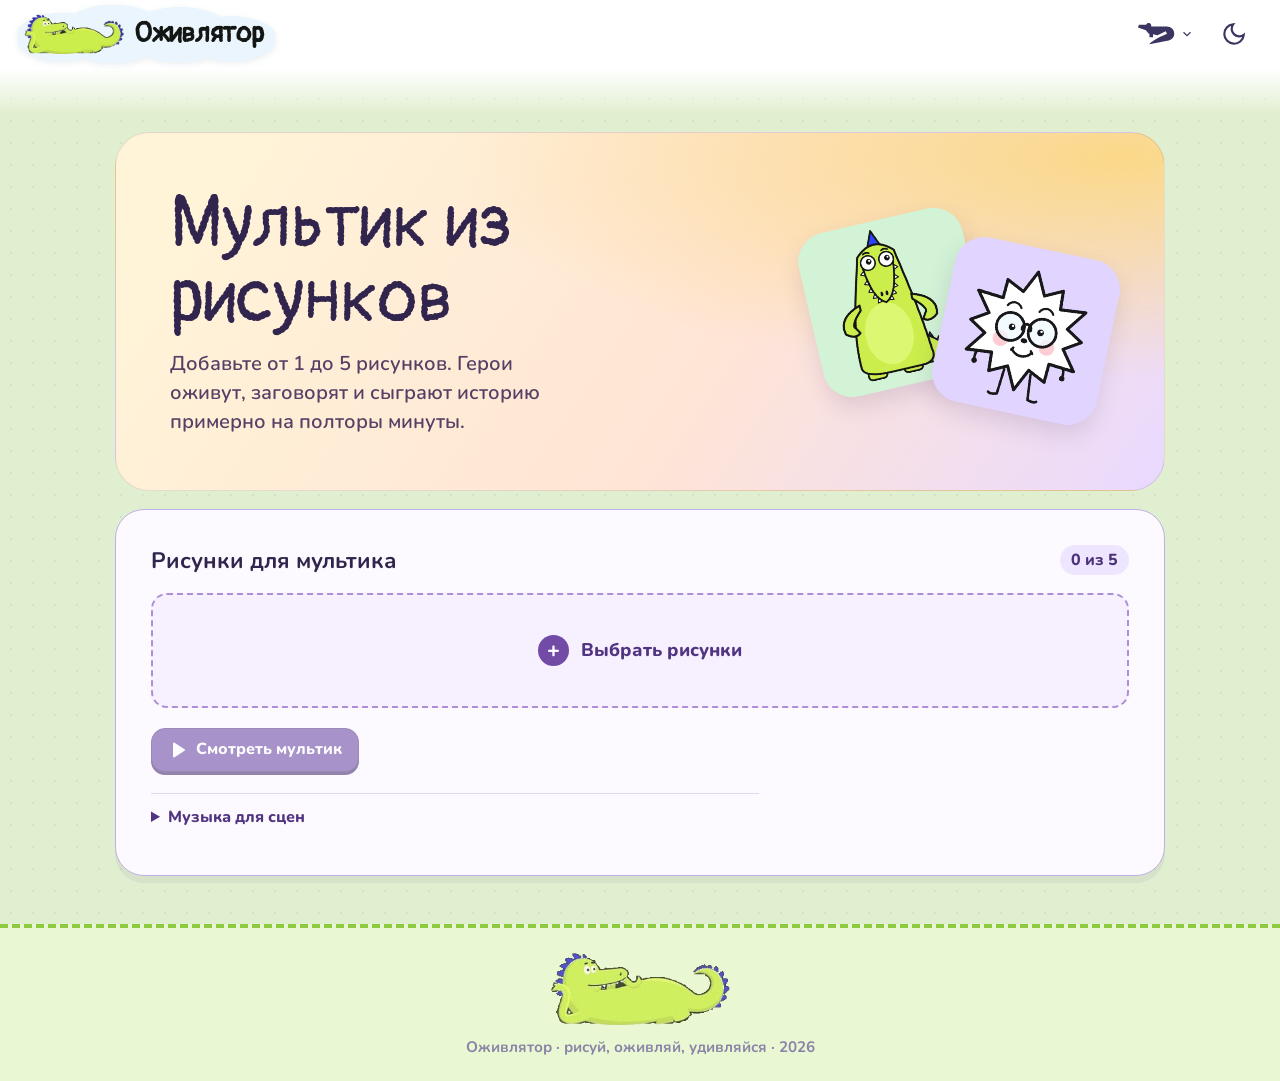
==== commit 0d20bdbc: "Deploy d706f61" ====
--- a/index.html
+++ b/index.html
@@ -5,8 +5,8 @@
   <meta name="viewport" content="width=device-width, initial-scale=1.0">
   <title>Оживлятор — нарисуй и оживи!</title>
   <link rel="icon" href="./assets/croc_peeking.png">
-  <script type="module" crossorigin src="./assets/index-OcGQl35V.js"></script>
-  <link rel="stylesheet" crossorigin href="./assets/index-u2V7e8uN.css">
+  <script type="module" crossorigin src="./assets/index-k4XJw82N.js"></script>
+  <link rel="stylesheet" crossorigin href="./assets/index-CdMPsymJ.css">
 </head>
 <body>
   <div id="root"></div>
--- a/assets/index-CdMPsymJ.css
+++ b/assets/index-CdMPsymJ.css
@@ -0,0 +1 @@
+@font-face{font-family:Pangolin;font-style:normal;font-display:swap;font-weight:400;src:url(./pangolin-cyrillic-ext-400-normal-CFvbqLpR.woff2)format("woff2"),url(./pangolin-cyrillic-ext-400-normal-D-HiFlXD.woff)format("woff");unicode-range:U+460-52F,U+1C80-1C8A,U+20B4,U+2DE0-2DFF,U+A640-A69F,U+FE2E-FE2F}@font-face{font-family:Pangolin;font-style:normal;font-display:swap;font-weight:400;src:url(./pangolin-cyrillic-400-normal-DXBky3Ii.woff2)format("woff2"),url(./pangolin-cyrillic-400-normal-DQR7Q4gq.woff)format("woff");unicode-range:U+301,U+400-45F,U+490-491,U+4B0-4B1,U+2116}@font-face{font-family:Pangolin;font-style:normal;font-display:swap;font-weight:400;src:url(./pangolin-vietnamese-400-normal-BOKlOuY0.woff2)format("woff2"),url(./pangolin-vietnamese-400-normal-CLuIVUz7.woff)format("woff");unicode-range:U+102-103,U+110-111,U+128-129,U+168-169,U+1A0-1A1,U+1AF-1B0,U+300-301,U+303-304,U+308-309,U+323,U+329,U+1EA0-1EF9,U+20AB}@font-face{font-family:Pangolin;font-style:normal;font-display:swap;font-weight:400;src:url(./pangolin-latin-ext-400-normal-DrUaq5ce.woff2)format("woff2"),url(./pangolin-latin-ext-400-normal-Dru1Wqc1.woff)format("woff");unicode-range:U+100-2BA,U+2BD-2C5,U+2C7-2CC,U+2CE-2D7,U+2DD-2FF,U+304,U+308,U+329,U+1D00-1DBF,U+1E00-1E9F,U+1EF2-1EFF,U+2020,U+20A0-20AB,U+20AD-20C0,U+2113,U+2C60-2C7F,U+A720-A7FF}@font-face{font-family:Pangolin;font-style:normal;font-display:swap;font-weight:400;src:url(./pangolin-latin-400-normal-Cx-z2UDT.woff2)format("woff2"),url(./pangolin-latin-400-normal-R5QT9dzq.woff)format("woff");unicode-range:U+??,U+131,U+152-153,U+2BB-2BC,U+2C6,U+2DA,U+2DC,U+304,U+308,U+329,U+2000-206F,U+20AC,U+2122,U+2191,U+2193,U+2212,U+2215,U+FEFF,U+FFFD}@font-face{font-family:Nunito;font-style:normal;font-display:swap;font-weight:500;src:url(./nunito-cyrillic-ext-500-normal-BooqzoBf.woff2)format("woff2"),url(./nunito-cyrillic-ext-500-normal-ryWF3qTI.woff)format("woff");unicode-range:U+460-52F,U+1C80-1C8A,U+20B4,U+2DE0-2DFF,U+A640-A69F,U+FE2E-FE2F}@font-face{font-family:Nunito;font-style:normal;font-display:swap;font-weight:500;src:url(./nunito-cyrillic-500-normal-C7KGZCzc.woff2)format("woff2"),url(./nunito-cyrillic-500-normal-CsSUaxYY.woff)format("woff");unicode-range:U+301,U+400-45F,U+490-491,U+4B0-4B1,U+2116}@font-face{font-family:Nunito;font-style:normal;font-display:swap;font-weight:500;src:url(./nunito-vietnamese-500-normal-BpqpEYcO.woff2)format("woff2"),url(./nunito-vietnamese-500-normal-9ShSsgIA.woff)format("woff");unicode-range:U+102-103,U+110-111,U+128-129,U+168-169,U+1A0-1A1,U+1AF-1B0,U+300-301,U+303-304,U+308-309,U+323,U+329,U+1EA0-1EF9,U+20AB}@font-face{font-family:Nunito;font-style:normal;font-display:swap;font-weight:500;src:url(./nunito-latin-ext-500-normal-DpF2BH_v.woff2)format("woff2"),url(./nunito-latin-ext-500-normal-CVNQN0KE.woff)format("woff");unicode-range:U+100-2BA,U+2BD-2C5,U+2C7-2CC,U+2CE-2D7,U+2DD-2FF,U+304,U+308,U+329,U+1D00-1DBF,U+1E00-1E9F,U+1EF2-1EFF,U+2020,U+20A0-20AB,U+20AD-20C0,U+2113,U+2C60-2C7F,U+A720-A7FF}@font-face{font-family:Nunito;font-style:normal;font-display:swap;font-weight:500;src:url(./nunito-latin-500-normal-EugFkASW.woff2)format("woff2"),url(./nunito-latin-500-normal-B5klmw3Q.woff)format("woff");unicode-range:U+??,U+131,U+152-153,U+2BB-2BC,U+2C6,U+2DA,U+2DC,U+304,U+308,U+329,U+2000-206F,U+20AC,U+2122,U+2191,U+2193,U+2212,U+2215,U+FEFF,U+FFFD}@font-face{font-family:Nunito;font-style:normal;font-display:swap;font-weight:600;src:url(./nunito-cyrillic-ext-600-normal-CWPPjBOD.woff2)format("woff2"),url(./nunito-cyrillic-ext-600-normal-vnfu4DTE.woff)format("woff");unicode-range:U+460-52F,U+1C80-1C8A,U+20B4,U+2DE0-2DFF,U+A640-A69F,U+FE2E-FE2F}@font-face{font-family:Nunito;font-style:normal;font-display:swap;font-weight:600;src:url(./nunito-cyrillic-600-normal-DJGQ2h05.woff2)format("woff2"),url(./nunito-cyrillic-600-normal-BUjmtIuu.woff)format("woff");unicode-range:U+301,U+400-45F,U+490-491,U+4B0-4B1,U+2116}@font-face{font-family:Nunito;font-style:normal;font-display:swap;font-weight:600;src:url(./nunito-vietnamese-600-normal-BY8O6Cug.woff2)format("woff2"),url(./nunito-vietnamese-600-normal-DO1RqFw5.woff)format("woff");unicode-range:U+102-103,U+110-111,U+128-129,U+168-169,U+1A0-1A1,U+1AF-1B0,U+300-301,U+303-304,U+308-309,U+323,U+329,U+1EA0-1EF9,U+20AB}@font-face{font-family:Nunito;font-style:normal;font-display:swap;font-weight:600;src:url(./nunito-latin-ext-600-normal-Dd9Zuxh1.woff2)format("woff2"),url(./nunito-latin-ext-600-normal-BKUpuB78.woff)format("woff");unicode-range:U+100-2BA,U+2BD-2C5,U+2C7-2CC,U+2CE-2D7,U+2DD-2FF,U+304,U+308,U+329,U+1D00-1DBF,U+1E00-1E9F,U+1EF2-1EFF,U+2020,U+20A0-20AB,U+20AD-20C0,U+2113,U+2C60-2C7F,U+A720-A7FF}@font-face{font-family:Nunito;font-style:normal;font-display:swap;font-weight:600;src:url(./nunito-latin-600-normal-Br8yIETf.woff2)format("woff2"),url(./nunito-latin-600-normal-Cd0eNu1l.woff)format("woff");unicode-range:U+??,U+131,U+152-153,U+2BB-2BC,U+2C6,U+2DA,U+2DC,U+304,U+308,U+329,U+2000-206F,U+20AC,U+2122,U+2191,U+2193,U+2212,U+2215,U+FEFF,U+FFFD}@font-face{font-family:Nunito;font-style:normal;font-display:swap;font-weight:700;src:url(./nunito-cyrillic-ext-700-normal-BuR0mlCG.woff2)format("woff2"),url(./nunito-cyrillic-ext-700-normal-DfoqN4Gs.woff)format("woff");unicode-range:U+460-52F,U+1C80-1C8A,U+20B4,U+2DE0-2DFF,U+A640-A69F,U+FE2E-FE2F}@font-face{font-family:Nunito;font-style:normal;font-display:swap;font-weight:700;src:url(./nunito-cyrillic-700-normal-DP36NgGt.woff2)format("woff2"),url(./nunito-cyrillic-700-normal-DfHRUDv-.woff)format("woff");unicode-range:U+301,U+400-45F,U+490-491,U+4B0-4B1,U+2116}@font-face{font-family:Nunito;font-style:normal;font-display:swap;font-weight:700;src:url(./nunito-vietnamese-700-normal-Ch8EUCfz.woff2)format("woff2"),url(./nunito-vietnamese-700-normal-C9SQsXvj.woff)format("woff");unicode-range:U+102-103,U+110-111,U+128-129,U+168-169,U+1A0-1A1,U+1AF-1B0,U+300-301,U+303-304,U+308-309,U+323,U+329,U+1EA0-1EF9,U+20AB}@font-face{font-family:Nunito;font-style:normal;font-display:swap;font-weight:700;src:url(./nunito-latin-ext-700-normal-BWeMsAzO.woff2)format("woff2"),url(./nunito-latin-ext-700-normal-D4woHhbd.woff)format("woff");unicode-range:U+100-2BA,U+2BD-2C5,U+2C7-2CC,U+2CE-2D7,U+2DD-2FF,U+304,U+308,U+329,U+1D00-1DBF,U+1E00-1E9F,U+1EF2-1EFF,U+2020,U+20A0-20AB,U+20AD-20C0,U+2113,U+2C60-2C7F,U+A720-A7FF}@font-face{font-family:Nunito;font-style:normal;font-display:swap;font-weight:700;src:url(./nunito-latin-700-normal-Dort48En.woff2)format("woff2"),url(./nunito-latin-700-normal-OcDqTBcA.woff)format("woff");unicode-range:U+??,U+131,U+152-153,U+2BB-2BC,U+2C6,U+2DA,U+2DC,U+304,U+308,U+329,U+2000-206F,U+20AC,U+2122,U+2191,U+2193,U+2212,U+2215,U+FEFF,U+FFFD}@font-face{font-family:Nunito;font-style:normal;font-display:swap;font-weight:800;src:url(./nunito-cyrillic-ext-800-normal-B-cvGohL.woff2)format("woff2"),url(./nunito-cyrillic-ext-800-normal-pjRatrRO.woff)format("woff");unicode-range:U+460-52F,U+1C80-1C8A,U+20B4,U+2DE0-2DFF,U+A640-A69F,U+FE2E-FE2F}@font-face{font-family:Nunito;font-style:normal;font-display:swap;font-weight:800;src:url(./nunito-cyrillic-800-normal-D3igD7Kl.woff2)format("woff2"),url(./nunito-cyrillic-800-normal-DymMgApb.woff)format("woff");unicode-range:U+301,U+400-45F,U+490-491,U+4B0-4B1,U+2116}@font-face{font-family:Nunito;font-style:normal;font-display:swap;font-weight:800;src:url(./nunito-vietnamese-800-normal-D_CZYdm9.woff2)format("woff2"),url(./nunito-vietnamese-800-normal-Dz0hZPb5.woff)format("woff");unicode-range:U+102-103,U+110-111,U+128-129,U+168-169,U+1A0-1A1,U+1AF-1B0,U+300-301,U+303-304,U+308-309,U+323,U+329,U+1EA0-1EF9,U+20AB}@font-face{font-family:Nunito;font-style:normal;font-display:swap;font-weight:800;src:url(./nunito-latin-ext-800-normal-CtU8tJOV.woff2)format("woff2"),url(./nunito-latin-ext-800-normal-CDcxIxx8.woff)format("woff");unicode-range:U+100-2BA,U+2BD-2C5,U+2C7-2CC,U+2CE-2D7,U+2DD-2FF,U+304,U+308,U+329,U+1D00-1DBF,U+1E00-1E9F,U+1EF2-1EFF,U+2020,U+20A0-20AB,U+20AD-20C0,U+2113,U+2C60-2C7F,U+A720-A7FF}@font-face{font-family:Nunito;font-style:normal;font-display:swap;font-weight:800;src:url(./nunito-latin-800-normal-Dz8SOQK_.woff2)format("woff2"),url(./nunito-latin-800-normal-D-J0wlBY.woff)format("woff");unicode-range:U+??,U+131,U+152-153,U+2BB-2BC,U+2C6,U+2DA,U+2DC,U+304,U+308,U+329,U+2000-206F,U+20AC,U+2122,U+2191,U+2193,U+2212,U+2215,U+FEFF,U+FFFD}@font-face{font-family:Nunito;font-style:normal;font-display:swap;font-weight:900;src:url(./nunito-cyrillic-ext-900-normal-BLeVovcl.woff2)format("woff2"),url(./nunito-cyrillic-ext-900-normal-DKFql_-q.woff)format("woff");unicode-range:U+460-52F,U+1C80-1C8A,U+20B4,U+2DE0-2DFF,U+A640-A69F,U+FE2E-FE2F}@font-face{font-family:Nunito;font-style:normal;font-display:swap;font-weight:900;src:url(./nunito-cyrillic-900-normal-CWPcV0_V.woff2)format("woff2"),url(./nunito-cyrillic-900-normal-Dr1fjxoU.woff)format("woff");unicode-range:U+301,U+400-45F,U+490-491,U+4B0-4B1,U+2116}@font-face{font-family:Nunito;font-style:normal;font-display:swap;font-weight:900;src:url(./nunito-vietnamese-900-normal-D6LWQAy_.woff2)format("woff2"),url(./nunito-vietnamese-900-normal-WV2-fBew.woff)format("woff");unicode-range:U+102-103,U+110-111,U+128-129,U+168-169,U+1A0-1A1,U+1AF-1B0,U+300-301,U+303-304,U+308-309,U+323,U+329,U+1EA0-1EF9,U+20AB}@font-face{font-family:Nunito;font-style:normal;font-display:swap;font-weight:900;src:url(./nunito-latin-ext-900-normal-Dllsvgjo.woff2)format("woff2"),url(./nunito-latin-ext-900-normal-CTBZd6bf.woff)format("woff");unicode-range:U+100-2BA,U+2BD-2C5,U+2C7-2CC,U+2CE-2D7,U+2DD-2FF,U+304,U+308,U+329,U+1D00-1DBF,U+1E00-1E9F,U+1EF2-1EFF,U+2020,U+20A0-20AB,U+20AD-20C0,U+2113,U+2C60-2C7F,U+A720-A7FF}@font-face{font-family:Nunito;font-style:normal;font-display:swap;font-weight:900;src:url(./nunito-latin-900-normal-BVB1fGs6.woff2)format("woff2"),url(./nunito-latin-900-normal-CVn49sIn.woff)format("woff");unicode-range:U+??,U+131,U+152-153,U+2BB-2BC,U+2C6,U+2DA,U+2DC,U+304,U+308,U+329,U+2000-206F,U+20AC,U+2122,U+2191,U+2193,U+2212,U+2215,U+FEFF,U+FFFD}:root{--ground:#e0efcf;--logo-cloud:#eaf5fd;--ground-card:#fff;--surface-dark:#3b3561;--surface-dark-card:#4a4475;--surface-dark-border:#5a5488;--surface-soft:#e9f4db;--surface-tint:#f5faee;--ink:#3b3561;--ink-secondary:#5b5580;--muted:#8a84a8;--ink-on-dark:#f1f7e8;--muted-on-dark:#c9c4e6;--accent-lime:#ffc83d;--accent-lime-hover:#ffbb1a;--accent-lime-shade:#e0a314;--accent-blue:#3e8bf0;--accent-blue-hover:#2f7be0;--accent-blue-shade:#2667c2;--accent-coral:#f2545b;--accent-emerald:#45b649;--accent-grass:#8ccb3f;--accent-pink:#ff8fb1;--accent-orange:#ff9a3c;--border:#d4e3c2;--border-subtle:#e6efd9;--border-hover:#b9cea5;--border-dark:#3b3561;--font-display:"Pangolin", "Nunito", system-ui, sans-serif;--font-ui:"Nunito", system-ui, -apple-system, sans-serif;--radius-pill:999px;--radius-card:28px;--radius-inner:18px}*,:before,:after{box-sizing:border-box;-webkit-tap-highlight-color:transparent;margin:0;padding:0}html{scroll-behavior:smooth;font-size:16px}body{font-family:var(--font-ui);background-color:var(--ground);color:var(--ink);-webkit-font-smoothing:antialiased;-moz-osx-font-smoothing:grayscale;background-image:radial-gradient(#3b356112 1.5px,#0000 1.5px);background-size:22px 22px;flex-direction:column;min-height:100dvh;font-weight:600;display:flex;overflow-x:hidden}.app-header{background-color:var(--ground-card);color:var(--ink);z-index:100;box-sizing:border-box;align-items:center;gap:8px;min-height:68px;padding:10px 24px;display:flex;position:sticky;top:0}.app-header:after{content:"";z-index:-1;background:linear-gradient(to bottom, var(--ground-card), transparent);pointer-events:none;height:48px;position:absolute;inset:100% 0 auto}.header-quick-actions{flex-shrink:0;align-items:center;gap:4px;margin-inline-start:auto;display:flex}.header-group-button{width:44px;height:44px}.header-disclosure{flex-shrink:0;position:relative}.header-disclosure-toggle{justify-content:center;gap:5px;width:64px;height:44px;padding:0}.header-group-button,.header-disclosure-toggle,.header-theme-toggle{border-radius:var(--radius-pill);color:var(--ink);cursor:pointer;background:0 0;border:0;flex-shrink:0;justify-content:center;align-items:center;padding:0;display:inline-flex}.header-group-button:hover,.header-disclosure-toggle:hover{color:var(--accent-emerald)}.header-group-button,.header-disclosure-toggle{transition:color .18s,transform .22s cubic-bezier(.2,.8,.3,1.4)}.header-group-button:active,.header-disclosure-toggle:active{transform:translateY(2px)scale(.85)}.header-theme-toggle{width:44px;height:44px}.header-theme-toggle:hover{color:var(--accent-emerald)}@media (width>=641px){.app-header{--header-icon-size:clamp(26px, 2vw, 32px)}.header-group-button>svg,.header-theme-toggle svg{width:var(--header-icon-size);height:var(--header-icon-size)}.header-disclosure-toggle>svg:first-child{width:calc(var(--header-icon-size) * 1.4);height:calc(var(--header-icon-size) * .9)}.header-disclosure-toggle{width:76px}}@media (width>=1000px){:fullscreen .app-header{--header-icon-size:clamp(34px, 2.5vw, 48px);gap:12px}:is(:fullscreen .header-group-button,:fullscreen .header-theme-toggle){width:calc(var(--header-icon-size) + 20px);height:calc(var(--header-icon-size) + 20px)}:fullscreen .header-disclosure-toggle{width:calc(var(--header-icon-size) * 1.4 + 36px);height:calc(var(--header-icon-size) + 20px);gap:8px}:fullscreen .header-disclosure-chevron{width:18px;height:18px}}.header-group-button:focus-visible,.header-disclosure-toggle:focus-visible,.header-theme-toggle:focus-visible{outline:2px solid var(--accent-blue);outline-offset:2px}.theme-icon{place-items:center;display:grid}.theme-icon.is-switching{animation:.45s cubic-bezier(.2,.8,.3,1) theme-switch}@keyframes theme-switch{0%{opacity:.2;transform:rotate(-70deg)scale(.5)}65%{opacity:1;transform:rotate(12deg)scale(1.15)}to{opacity:1;transform:rotate(0)scale(1)}}@media (prefers-reduced-motion:reduce){.header-group-button,.header-disclosure-toggle{transition:none}.header-group-button:active,.header-disclosure-toggle:active{transform:none}.theme-icon.is-switching{animation:none}}.header-disclosure-toggle[aria-expanded=true] .header-disclosure-chevron{transform:rotate(180deg)}.header-menu:not([hidden]){border:1px solid var(--border);background:var(--ground-card);border-radius:16px;gap:2px;width:min(260px,100vw - 24px);max-height:calc(100dvh - 72px);padding:6px;display:grid;position:absolute;inset-block-start:calc(100% + 9px);inset-inline-end:0;overflow:auto;box-shadow:0 12px 26px #10162233}.header-menu-item{min-height:44px;color:var(--ink);font:800 .9rem/1.2 var(--font-ui);text-align:left;cursor:pointer;background:0 0;border:0;border-radius:10px;align-items:center;gap:10px;padding:6px 10px;display:flex}.header-menu-item:hover,.header-menu-item:focus-visible{background:var(--surface-soft)}.header-menu-item svg{flex-shrink:0}.header-stage-actions{border-bottom:1px solid var(--border);gap:2px;margin-bottom:4px;padding-bottom:4px;display:grid}.stage-menu-tools{border-top:1px solid var(--border);gap:2px;margin-top:4px;padding-top:4px;display:grid}.header-menu-item:disabled{opacity:.5;cursor:default}.header-menu:has(#btnOpenDiploma) #btnHeaderDiploma{display:none}.logo-group{isolation:isolate;align-items:center;gap:10px;display:flex;position:relative}.logo-group:before{content:"";z-index:-1;background:radial-gradient(ellipse 18% 42% at 17% 55%, var(--logo-cloud) 98%, transparent), radial-gradient(ellipse 21% 51% at 37% 50%, var(--logo-cloud) 98%, transparent), radial-gradient(ellipse 21% 48% at 63% 51%, var(--logo-cloud) 98%, transparent), radial-gradient(ellipse 18% 39% at 83% 58%, var(--logo-cloud) 98%, transparent);filter:drop-shadow(0 2px 3px #567b8e21);pointer-events:none;position:absolute;inset:-9px -12px -9px -6px}.header-mascot-img{flex-shrink:0;width:clamp(68px,10vw,100px);height:auto;display:block}.app-title{font-family:var(--font-display);color:#141613;letter-spacing:-.01em;margin:0;font-size:1.75rem;font-weight:700;line-height:1}body.dark-theme .app-title{color:#fff}.status-dot{background-color:var(--accent-emerald);border-radius:50%;flex-shrink:0;width:8px;height:8px;display:inline-block}.btn{font-family:var(--font-ui);border-radius:var(--radius-inner);border:2.5px solid var(--border);background-color:var(--ground-card);color:var(--ink);cursor:pointer;box-shadow:0 4px 0 var(--border);-webkit-user-select:none;user-select:none;align-items:center;gap:8px;padding:9px 18px;font-size:.95rem;font-weight:800;line-height:1.2;transition:transform .1s,box-shadow .1s,background-color .15s,border-color .15s;display:inline-flex}.btn:hover{background-color:var(--surface-tint);border-color:var(--border-hover);box-shadow:0 4px 0 var(--border-hover)}.btn:active{box-shadow:0 1px 0 var(--border-hover);transform:translateY(3px)}.btn-pill{border-radius:var(--radius-pill);padding:8px 16px}.btn-accent-blue{background-color:var(--accent-blue)!important;color:#fff!important;border-color:var(--accent-blue-shade)!important;box-shadow:0 4px 0 var(--accent-blue-shade)!important}.btn-accent-blue:hover{background-color:var(--accent-blue-hover)!important}.btn-accent-blue:active{box-shadow:0 1px 0 var(--accent-blue-shade)!important}.btn-lime{font-weight:900;background-color:var(--accent-lime)!important;color:var(--ink)!important;border-color:var(--accent-lime-shade)!important;box-shadow:0 4px 0 var(--accent-lime-shade)!important}.btn-lime:hover{background-color:var(--accent-lime-hover)!important}.btn-lime:active{box-shadow:0 1px 0 var(--accent-lime-shade)!important}.btn-icon-only{border-radius:50%;justify-content:center;align-items:center;width:40px;height:40px;padding:0;display:inline-flex}.btn-sm{padding:6px 12px;font-size:.85rem}.btn-lg{padding:13px 26px;font-size:1.1rem}.btn-icon{flex-shrink:0}.main-content{flex:1;width:100%;max-width:1360px;margin:0 auto;padding:28px 28px 48px}.app-section,.app-section.active{display:block}.drawing-intro{grid-template-columns:minmax(0,.9fr) minmax(0,1.3fr);align-items:center;gap:clamp(24px,4vw,56px);padding-block:clamp(12px,3vw,36px);display:grid}.drawing-intro-copy{gap:20px;display:grid}.drawing-intro-title{align-items:center;gap:16px;display:flex}.drawing-intro-mascot{flex-shrink:0;width:clamp(68px,8.2vw,104px);height:auto}.drawing-intro-title h2{max-width:10ch;font:400 clamp(2.7rem, 5.4vw, 4.4rem)/1.05 var(--font-display);color:var(--ink)}.drawing-intro-actions{flex-wrap:wrap;gap:12px;display:flex}.drawing-intro-actions .btn{min-height:48px}.drawing-intro-video{aspect-ratio:5/3;background:#bfe3ff;border-radius:24px;width:100%;display:block}@media (width>=1000px){:fullscreen .main-content:has(.drawing-intro){max-width:1800px;padding-inline:clamp(32px,3vw,64px)}:fullscreen .drawing-intro{grid-template-columns:minmax(0,1fr) minmax(0,1.1fr);gap:clamp(32px,3vw,64px);padding-block:clamp(36px,5vh,72px)}:fullscreen .drawing-intro-mascot{width:clamp(104px,9vw,176px)}:fullscreen .drawing-intro-title h2{font-size:clamp(4.4rem,5.5vw,7rem)}:fullscreen .drawing-intro-copy{gap:32px}:fullscreen .drawing-intro-actions .btn{min-height:62px;padding-inline:24px;font-size:1.2rem}:fullscreen .drawing-intro-actions svg{width:23px;height:23px}}.sample-alternatives{border-top:1px solid var(--border);gap:16px;margin-top:12px;padding-top:24px;display:grid}.sample-alternatives h3{font:700 1.05rem/1.4 var(--font-ui);color:var(--ink-secondary)}.sample-alternatives .samples-grid{grid-template-columns:repeat(2,minmax(0,1fr));gap:16px;width:min(100%,376px)}.sample-alternatives .sample-thumb-wrap{width:100px;height:100px}.sample-alternatives .sample-name{font-size:1.1rem}@media (width<=720px){.drawing-intro{grid-template-columns:minmax(0,1fr)}.drawing-intro-title h2{max-width:14ch}.drawing-intro-video{border-radius:18px}}.section-heading{font-family:var(--font-display);color:var(--ink);margin:0;font-size:2.2rem;font-weight:400;line-height:1.1}.badge-lime{background-color:var(--accent-lime);border-radius:var(--radius-pill);padding:2px 10px;font-size:.75rem;font-weight:800;display:inline-block;color:var(--ink)!important}.input-modes-container{flex-direction:column;gap:16px;display:flex}.input-tabs{scrollbar-width:none;-ms-overflow-style:none;gap:10px;width:fit-content;max-width:100%;padding:2px 2px 6px;display:flex;overflow-x:auto}.input-tabs::-webkit-scrollbar{display:none}.tab-btn{background:var(--ground-card);border:2.5px solid var(--border);box-shadow:0 4px 0 var(--border);border-radius:var(--radius-inner);font-family:var(--font-ui);color:var(--ink-secondary);cursor:pointer;white-space:nowrap;align-items:center;gap:8px;padding:11px 20px;font-size:1rem;font-weight:800;transition:transform .1s,box-shadow .1s,background-color .15s,color .15s;display:inline-flex}.tab-btn svg{width:20px;height:20px}.tab-btn:first-child svg{color:var(--accent-lime-shade)}.tab-btn:nth-child(2) svg{color:var(--accent-coral)}.tab-btn:nth-child(3) svg{color:var(--accent-blue)}.tab-btn:nth-child(4) svg{color:var(--accent-emerald)}.tab-btn:hover:not(.active){color:var(--ink);background-color:var(--surface-tint)}.tab-btn.active{background-color:var(--accent-lime);border-color:var(--accent-lime-shade);box-shadow:0 2px 0 var(--accent-lime-shade);color:var(--ink);transform:translateY(2px)}.tab-btn.active svg{color:var(--ink)}.template-bar{background-color:var(--ground-card);border-radius:var(--radius-inner);border:2.5px solid var(--border);flex-wrap:wrap;justify-content:space-between;align-items:center;gap:16px;padding:14px 20px;display:flex}.template-title{color:var(--ink);font-size:1rem;font-weight:800}.template-options{flex-wrap:wrap;gap:10px;display:flex}.template-btn{border-radius:var(--radius-pill);border:2.5px solid var(--border);background-color:var(--surface-tint);color:var(--ink-secondary);font-family:var(--font-ui);cursor:pointer;align-items:center;gap:8px;padding:8px 16px;font-size:.92rem;font-weight:700;transition:border-color .15s,background-color .15s;display:inline-flex}.template-btn:hover{border-color:var(--border-hover);background-color:#fff}.template-btn.active{border-color:var(--accent-blue);color:var(--accent-blue-shade);background-color:#eaf3ff;font-weight:800}.t-shape{border:2px solid;width:14px;height:14px;display:inline-block}.shape-circle{border-radius:50%}.shape-star{clip-path:polygon(50% 0%,61% 35%,98% 35%,68% 57%,79% 91%,50% 70%,21% 91%,32% 57%,2% 35%,39% 35%);background:currentColor}.shape-human{border-radius:3px}.tab-panel{background-color:var(--ground-card);border-radius:var(--radius-card);border:2.5px solid var(--border);min-height:480px;padding:24px;display:none}.tab-panel.active{display:block}.panel-header-note{color:var(--ink-secondary);margin-bottom:20px;font-size:1rem}.samples-grid{grid-template-columns:repeat(auto-fill,minmax(210px,1fr));gap:20px;display:grid}.sample-card{background-color:var(--surface-tint);border:2.5px solid var(--border);cursor:pointer;min-width:0;font:inherit;color:var(--ink);text-align:center;border-radius:24px;flex-direction:column;align-items:center;gap:8px;padding:14px 14px 16px;transition:transform .2s,border-color .15s,background-color .15s;display:flex;position:relative}.sample-card:focus-visible{outline:2px solid var(--accent-blue);outline-offset:4px}.sample-card:nth-child(3n+1){transform:rotate(-1deg)}.sample-card:nth-child(3n+2){transform:rotate(.8deg)}.sample-card:nth-child(3n){transform:rotate(-.4deg)}.sample-card:hover{border-color:var(--accent-lime);background-color:#fff;transform:rotate(0)scale(1.04)}.sample-thumb-wrap,.sample-thumb-wrapper{justify-content:center;align-items:center;width:150px;max-width:100%;height:150px;display:flex;overflow:hidden}.sample-thumb-wrap img,.sample-thumb-wrapper img{object-fit:contain;max-width:100%;max-height:100%}.sample-name{font-family:var(--font-display);color:var(--ink);text-align:center;font-size:1.2rem;line-height:1.15}.sample-tag{display:none}.draw-container{flex-direction:column;align-items:center;gap:16px;display:flex}.draw-toolbar{background-color:var(--surface-tint);border-radius:var(--radius-pill);border:2.5px solid var(--border);flex-wrap:wrap;justify-content:center;align-items:center;gap:18px;padding:10px 20px;display:flex}.color-palette{gap:7px;display:flex}.color-swatch{cursor:pointer;outline:1px solid var(--border);border:2px solid #fff;border-radius:50%;width:26px;height:26px;transition:transform .15s}.color-swatch:hover,.color-swatch.active{outline:2px solid var(--ink);transform:scale(1.22)}.brush-sizes{align-items:center;gap:6px;display:flex}.control-label{color:var(--muted);font-size:.8rem;font-weight:700}.brush-btn{border:2.5px solid var(--border);border-radius:var(--radius-pill);cursor:pointer;color:var(--ink-secondary);background-color:#fff;padding:4px 10px;font-size:.8rem;font-weight:600}.brush-btn.active{background-color:var(--surface-dark);color:#fff;border-color:var(--surface-dark)}.draw-actions{gap:8px;display:flex}.draw-canvas-wrapper{border-radius:var(--radius-card);border:2px solid var(--border-dark);touch-action:none;background-color:#fff;width:480px;height:380px;position:relative;overflow:hidden}#drawCanvas{cursor:crosshair;width:100%;height:100%}.canvas-template-guide{pointer-events:none;opacity:.2;justify-content:center;align-items:center;width:100%;height:100%;display:flex;position:absolute;top:0;left:0}.camera-container{flex-direction:column;align-items:center;gap:16px;display:flex}.camera-preview-wrapper{border-radius:var(--radius-card);border:2px solid var(--border-dark);background-color:#141613;justify-content:center;align-items:center;width:100%;max-width:580px;height:400px;display:flex;position:relative;overflow:hidden}#cameraVideo{object-fit:cover;width:100%;height:100%;transform:scaleX(-1)}.camera-overlay{pointer-events:none;flex-direction:column;justify-content:center;align-items:center;display:flex;position:absolute;inset:0}.guide-frame{border:3px dashed #ffffffd9;border-radius:50%;width:270px;height:270px;transition:border-radius .2s;box-shadow:0 0 0 9999px #0006}.guide-frame.star{border-radius:20px}.guide-frame.human{border-radius:40px;width:230px;height:320px}.guide-hint{color:#fff;border-radius:var(--radius-pill);background-color:#141613d9;padding:6px 16px;font-size:.82rem;font-weight:600;position:absolute;bottom:14px}.countdown-overlay{font-family:var(--font-display);color:var(--accent-lime);pointer-events:none;justify-content:center;align-items:center;font-size:6rem;font-weight:400;display:flex;position:absolute;inset:0}.upload-dropzone{border:2px dashed var(--border-hover);border-radius:var(--radius-card);text-align:center;cursor:pointer;background-color:var(--surface-tint);flex-direction:column;justify-content:center;align-items:center;min-height:340px;padding:48px 24px;transition:border-color .15s,background-color .15s;display:flex}.upload-dropzone:hover,.upload-dropzone.dragover{border-color:var(--accent-blue);background-color:#f6f8ff}.dropzone-icon-wrap{color:var(--accent-blue);margin-bottom:14px}.dropzone-title{font-family:var(--font-display);color:var(--ink);font-size:1.15rem;font-weight:400}.dropzone-sub{color:var(--muted);margin-top:6px;font-size:.85rem}.processing-card{background-color:var(--ground-card);border-radius:var(--radius-card);border:2.5px solid var(--border);padding:32px}.processing-header{margin-bottom:28px}.processing-subtitle{color:var(--muted);margin-top:4px;font-size:1.05rem}.processing-body{grid-template-columns:380px 1fr;align-items:center;gap:36px;display:grid}@media (width<=900px){.processing-body{grid-template-columns:1fr}}.scanner-view-wrapper{border-radius:var(--radius-card);border:2px solid var(--border-dark);background-color:#141613;width:380px;height:380px;position:relative;overflow:hidden}#scannerCanvas{width:100%;height:100%;display:block}.scan-laser{background-color:var(--accent-lime);width:100%;height:3px;box-shadow:0 0 12px var(--accent-lime);animation:2s ease-in-out infinite laserScan;position:absolute;top:0;left:0}@keyframes laserScan{0%{opacity:.3;top:0%}50%{opacity:1;top:96%}to{opacity:.3;top:0%}}.scanner-canvas-column{flex-direction:column;align-items:center;gap:12px;width:380px;display:flex}.scanner-edit-badge{box-sizing:border-box;background:var(--surface-soft);width:100%;color:var(--ink);border-radius:var(--radius-inner);border:2.5px solid var(--accent-lime);justify-content:space-between;align-items:center;gap:8px;padding:8px 12px 8px 14px;font-size:.9rem;font-weight:800;animation:.3s fadeIn;display:flex;position:relative}.scanner-badge-text{align-items:center;gap:6px;line-height:1.25;display:flex}.scanner-badge-close{color:var(--muted);cursor:pointer;background:0 0;border:none;border-radius:50%;flex-shrink:0;justify-content:center;align-items:center;padding:2px 6px;font-size:.85rem;line-height:1;transition:color .15s,background .15s;display:flex}.scanner-badge-close:hover{color:var(--ink);background:#3b356114}.scanner-edit-badge span.sparkle{color:var(--accent-lime);flex-shrink:0;font-size:.95rem}.scan-info-column{flex-direction:column;gap:20px;display:flex}.scan-status-list{flex-direction:column;gap:10px;display:flex}.status-item{border-radius:var(--radius-inner);background-color:var(--surface-tint);border:2.5px solid var(--border-subtle);color:var(--muted);align-items:center;gap:12px;padding:10px 16px;font-size:1rem;font-weight:800;display:flex}.status-dot-step{background-color:var(--border-subtle);width:22px;height:22px;color:var(--ink);border-radius:50%;justify-content:center;align-items:center;font-size:.75rem;font-weight:800;display:flex}.status-item.active{border-color:var(--accent-blue);color:var(--ink);background-color:#fff}.status-item.active .status-dot-step{background-color:var(--accent-blue);color:#fff}.status-item.done{border-color:var(--accent-lime);color:var(--ink);background-color:#f8faf2}.status-item.done .status-dot-step{background-color:var(--accent-lime);color:var(--ink)}.scanner-mascot-tip{border:2.5px solid var(--accent-grass);color:var(--ink);border-radius:var(--radius-card);background-color:#eef8e2;align-items:center;gap:16px;padding:14px 20px;display:flex}.tip-croc-img{flex-shrink:0;width:60px;height:auto}.tip-balloon{flex-direction:column;gap:2px;font-size:.85rem;line-height:1.4;display:flex}.tip-balloon strong{font-family:var(--font-display);color:#389a3c;font-size:1.1rem;font-weight:400}.btn:disabled{opacity:.55;cursor:progress;box-shadow:none;transform:none}.ai-status{border-radius:var(--radius-inner);border:2.5px solid var(--border);background:var(--ground-card);color:var(--ink-secondary);align-items:center;gap:10px;padding:10px 14px;font-size:.85rem;font-weight:600;display:flex}.ai-status-dot{background:var(--muted);border-radius:50%;flex-shrink:0;width:10px;height:10px}.ai-status-thinking .ai-status-dot{background:var(--accent-blue);animation:1s ease-in-out infinite ai-pulse}.ai-status-done .ai-status-dot{background:var(--accent-emerald)}@keyframes ai-pulse{50%{opacity:.5;transform:scale(.55)}}@media (prefers-reduced-motion:reduce){.ai-status-thinking .ai-status-dot{animation:none}}.scan-actions-bar{align-items:center;gap:12px;margin-top:8px;display:flex}.app-workspace{display:contents}html:has(.stage-workspace){overscroll-behavior:none;overflow:hidden}.stage-workspace{grid-template-rows:auto minmax(0,1fr);grid-template-columns:minmax(0,1fr);height:100dvh;display:grid}.stage-workspace .header-menu{max-height:calc(100dvh - 90px)}.stage-workspace .main-content,#sectionStep3,.stage-layout{flex-direction:column;flex:1;min-width:0;min-height:0;display:flex}.stage-workspace .main-content{padding:10px clamp(8px,2vw,28px) 12px}:fullscreen .stage-workspace .main-content{max-width:none}.stage-main-card{background-color:var(--ground-card);border-radius:var(--radius-card);border:2.5px solid var(--border);flex-direction:column;flex:1;gap:8px;min-height:0;padding:clamp(8px,1.2vw,16px);display:flex}.stage-background{justify-content:space-between;align-items:center;gap:8px;padding:4px 10px;font-size:.9rem;font-weight:800;display:flex}.stage-background select{border:1px solid var(--border);background:var(--surface-tint);color:var(--ink);min-height:36px;font:inherit;border-radius:10px;padding:4px 6px}.stage-viewport{flex:1 1 0;place-items:center;min-height:0;display:grid;container-type:size}.stage-canvas-container{--stage-glass-border:#ffffffc2;--stage-glass-shine:linear-gradient(145deg, #ffffff80, transparent 65%);aspect-ratio:5/3;cursor:pointer;background-color:#bfe3ff;border-radius:22px;width:min(100cqw,166.667cqh);position:relative;container-type:inline-size}.stage-canvas-content{border-radius:inherit;display:contents}#stageCanvas{border-radius:inherit;width:100%;height:100%;display:block}.stage-location{color:#3b3561;border-radius:var(--radius-pill);pointer-events:none;border:2.5px solid var(--accent-lime);background-color:#ffffffeb;align-self:flex-start;padding:4px 8px;font-size:.75rem;font-weight:800}.stage-view{flex-direction:column;flex:1;gap:6px;min-width:0;min-height:0;display:flex}.adventure-card{cursor:auto;-webkit-backdrop-filter:blur(14px);backdrop-filter:blur(14px);color:#fff;background:#192030bf;border:1px solid #ffffff6b;border-radius:clamp(13px,2vw,24px);align-items:flex-start;gap:clamp(8px,1.5vw,16px);width:max-content;max-width:calc(100% - clamp(16px,4vw,48px));padding:clamp(8px,1.5vw,18px);display:flex;position:absolute;inset:clamp(8px,2vw,24px) auto auto clamp(8px,2vw,24px);box-shadow:0 8px 24px #1016223d}.world-quest-overlay{--quest-width:clamp(112px, 18cqw, 144px);z-index:1;pointer-events:none;position:absolute;inset:0;container-type:size}.world-quest-arrow{aspect-ratio:1;filter:drop-shadow(0 -1px #ffffff42)drop-shadow(0 2px 2px #20434a61);place-items:center;width:clamp(30px,5.8cqw,56px);display:grid;position:absolute;inset-block-start:50%;inset-inline-end:8px;translate:0 -50%}.world-quest-arrow[data-direction=left]{inset-inline:8px auto}.world-quest-arrow[data-direction=up],.world-quest-arrow[data-direction=down]{inset-inline:50% auto;translate:-50%}.world-quest-arrow[data-direction=up]{inset-block-start:8px}.world-quest-arrow[data-direction=down]{inset-block:auto 8px}.world-quest-arrow svg{width:58%;height:100%}.world-quest-arrow[data-direction=left] svg{transform:rotate(180deg)}.world-quest-arrow[data-direction=up] svg{transform:rotate(-90deg)}.world-quest-arrow[data-direction=down] svg{transform:rotate(90deg)}.world-quest{width:var(--quest-width);border:1px solid var(--stage-glass-border);background:var(--stage-glass-shine) #ebf8ff7a;color:#172634;text-align:center;border-radius:clamp(16px,4cqw,24px);justify-items:center;gap:4px;padding:6px 8px;display:grid;position:absolute;inset-block-start:var(--quest-top,6px);inset-inline-start:var(--quest-left,6px);box-shadow:inset 0 1px 2px #ffffffa6,0 3px 9px #0f283633}.world-quest h2{font:900 clamp(.75rem, 1.75cqw, .95rem)/1.15 var(--font-ui)}.world-quest p{margin-top:2px;font-size:clamp(.7rem,1.6cqw,.82rem);line-height:1.15}.world-quest button{border:1px solid var(--stage-glass-border);border-radius:var(--radius-pill);background:var(--stage-glass-shine) #ebf8ff57;min-height:34px;color:inherit;font:900 clamp(.72rem, 1.7cqw, .88rem)/1.15 var(--font-ui);cursor:pointer;pointer-events:auto;padding:4px 9px}.world-quest button:hover{background-color:#effaff9c}.world-quest button:focus-visible{outline:2px solid var(--accent-blue);outline-offset:2px}@container (width<=460px){.world-quest-arrow[data-direction=up]{inset-inline-start:72%}.world-quest-arrow[data-direction=down]{inset-inline-start:10%}.world-quest{--quest-width:clamp(108px, 30cqw, 126px);gap:3px;padding:4px 7px}.world-quest button{min-height:30px;padding-inline:7px}}.stage-overlay-controls{--action-button-size:clamp(50px, 42px + 1.8cqw, 88px);--arrow-button-size:clamp(38.5px, 26px + 2.75cqw, 86px);--action-gap:10px;pointer-events:none;grid-template-columns:minmax(0,1fr) auto auto;align-items:end;gap:12px;padding:8px;display:grid;position:absolute;inset:0}@container (width>=680px){:fullscreen .stage-overlay-controls{--action-button-size:clamp(58px, 46px + 2.4cqw, 108px);--arrow-button-size:clamp(46px, 31px + 3cqw, 100px)}}@container (width<=270px){.stage-overlay-controls{--action-button-size:clamp(30px, 17cqw, 46px);--arrow-button-size:clamp(27px, 14cqw, 38.5px);--action-gap:6px;gap:6px;padding:5px}}.stage-overlay-controls>*{pointer-events:auto}.stage-overlay-controls>.stage-actions{justify-self:center;gap:var(--action-gap);pointer-events:none;grid-column:2;display:flex}.stage-actions>button{width:var(--action-button-size);height:var(--action-button-size);opacity:.6}.stage-actions>button>svg{width:63%;height:63%}.stage-overlay-controls>.stage-dpad{--arrow-step:calc(var(--arrow-button-size) * .88);grid-column:3;grid-template-columns:repeat(3, var(--arrow-step));grid-template-rows:repeat(3, var(--arrow-step));padding:calc((var(--arrow-button-size) - var(--arrow-step)) / 2);pointer-events:none;justify-self:end;place-items:center;display:grid}.stage-actions>button,.stage-dpad>button{border:1px solid var(--stage-glass-border);background-color:#ebf8ff61;background-image:var(--stage-glass-shine);color:#172634;cursor:pointer;pointer-events:auto;border-radius:50%;place-items:center;padding:0;display:grid;box-shadow:inset 0 1px 2px #ffffffa6,0 3px 9px #0f283633}.stage-dpad>button{width:var(--arrow-button-size);height:var(--arrow-button-size);-webkit-backdrop-filter:none;backdrop-filter:none;box-shadow:none;filter:drop-shadow(0 -1px #ffffff42)drop-shadow(0 2px 1.5px #204d412e);background:0 0;border:0}.stage-dpad button>svg{width:67.2%;height:76.8%}.stage-actions>button:enabled:hover,.stage-actions>button:focus-visible{opacity:.72;background-color:#effaff9c}.stage-actions>button:focus-visible,.stage-dpad>button:focus-visible{outline:2px solid var(--accent-blue);outline-offset:1px}.stage-actions>button:enabled:active{opacity:.8;background-color:#effaffb8}.stage-actions>button[aria-pressed=true]:enabled{opacity:1;background-color:#b5ebffe6}.stage-dpad>button:enabled:hover,.stage-dpad>button:focus-visible{filter:brightness(1.12)drop-shadow(0 -1px #ffffff52)drop-shadow(0 2px 1.5px #204d412e)}.stage-dpad>button:enabled:active{filter:brightness(1.18)drop-shadow(0 1px 1px #204d4129)}.stage-actions>button:disabled,.stage-dpad>button:disabled{opacity:.55;cursor:default}.stage-actions>button:disabled{opacity:.3}.stage-dpad [data-direction=forward]{grid-area:1/2}.stage-dpad [data-direction=left]{grid-area:2/1}.stage-dpad [data-direction=right]{grid-area:2/3}.stage-dpad [data-direction=backward]{grid-area:3/2}.stage-dpad [data-direction=forward]>svg{transform:rotate(-90deg)}.stage-dpad [data-direction=left]>svg{transform:rotate(180deg)}.stage-dpad [data-direction=backward]>svg{transform:rotate(90deg)}@container (width<=700px){.adventure-card{max-width:calc(100% - 184px)}}.adventure-icon{aspect-ratio:1;background:#ffffff26;border-radius:27%;flex:none;place-items:center;width:clamp(30px,4vw,52px);font-size:clamp(16px,2.5vw,28px);display:grid}.adventure-card h2{font:800 clamp(.9rem, 2vw, 1.4rem)/1.2 var(--font-ui);margin:0 0 7px}.adventure-card h2:focus{outline:none}.adventure-choices{flex-wrap:wrap;gap:6px;display:flex}.adventure-choices>button{min-height:44px;color:inherit;font:inherit;cursor:pointer;background:#ffffff29;border:1px solid #ffffff70;border-radius:12px;padding:5px clamp(9px,1.3vw,16px);font-size:clamp(.82rem,1.65vw,1rem);font-weight:800}.adventure-choices>button:enabled:hover,.adventure-choices>button:focus-visible{color:#182033;background:#fff}.adventure-choices>button:disabled{opacity:.55;cursor:default}@container (width<=460px){.adventure-card{max-width:calc(100% - 124px);padding:5px}.adventure-card h2{margin-bottom:4px;font-size:.82rem}.adventure-icon{display:none}.adventure-card-content{min-width:0}.adventure-card .adventure-choices{grid-auto-columns:minmax(0,1fr);grid-auto-flow:column;display:grid}.adventure-card .adventure-choices>button{overflow-wrap:anywhere;padding-inline:3px;font-size:.75rem}}@media (width<=370px) and (height<=600px){.stage-main-card{gap:6px}}.stage-sidebar{grid-template-columns:repeat(auto-fit,minmax(min(100%,280px),1fr));align-items:start;gap:16px;display:grid}.sidebar-card{background-color:var(--ground-card);border-radius:var(--radius-card);border:2.5px solid var(--border);flex-direction:column;gap:12px;padding:18px;display:flex}.sidebar-title{font-family:var(--font-display);color:var(--ink);align-items:center;gap:8px;font-size:1.25rem;font-weight:400;display:flex}.title-accent-dot{background-color:var(--accent-lime);border-radius:50%;width:12px;height:12px;display:inline-block}.sidebar-card:nth-child(2) .title-accent-dot{background-color:var(--accent-coral)}.sidebar-card:nth-child(3) .title-accent-dot{background-color:var(--accent-blue)}.sidebar-card:nth-child(4) .title-accent-dot{background-color:var(--accent-emerald)}.sidebar-title-row{justify-content:space-between;align-items:baseline;margin-bottom:10px;display:flex}.value-readout{font-family:var(--font-ui);font-variant-numeric:tabular-nums;color:var(--accent-blue);font-size:.88rem;font-weight:800}.motion-buttons{flex-direction:column;gap:6px;display:flex}.motion-btn{border:2.5px solid var(--border);background-color:var(--surface-tint);font-family:var(--font-ui);color:var(--ink-secondary);cursor:pointer;text-align:left;border-radius:14px;align-items:center;gap:10px;padding:11px 14px;font-size:.98rem;font-weight:800;transition:border-color .15s,background-color .15s;display:flex}.motion-btn:hover{border-color:var(--border-hover);background-color:#fff}.motion-btn.active{border-color:var(--accent-lime-shade);background-color:var(--accent-lime);color:var(--ink)}.motion-num{opacity:.5;font-size:.75rem;font-weight:800}.stepper-row{align-items:center;gap:8px;display:flex}.btn-stepper{background-color:var(--surface-tint);border:2.5px solid var(--border);box-sizing:border-box;border-radius:8px;flex-shrink:0;justify-content:center;align-items:center;width:32px;height:32px;padding:0;font-size:1.1rem;font-weight:700;line-height:1;display:inline-flex}.btn-reset{font-size:.95rem}input[type=range].custom-range{accent-color:var(--accent-blue);cursor:pointer;outline:none;flex:1;height:20px;margin:0;padding:0;box-shadow:none!important;background:0 0!important;border:none!important}.mouth-style-selectors{grid-template-columns:1fr 1fr;gap:8px;display:grid}.mouth-btn{border:2.5px solid var(--border);background-color:var(--surface-tint);font-family:var(--font-ui);color:var(--ink-secondary);cursor:pointer;text-align:center;border-radius:14px;padding:10px;font-size:.92rem;font-weight:800;transition:border-color .15s,background-color .15s}.mouth-btn:hover{border-color:var(--border-hover);background-color:#fff}.mouth-btn.active{border-color:var(--accent-lime-shade);background-color:var(--accent-lime);color:var(--ink);font-weight:700}.sub-slider-block{border-top:1px dashed var(--border);margin-top:10px;padding-top:10px}.bg-selectors{grid-template-columns:1fr 1fr;gap:8px;display:grid}.bg-btn{border:2.5px solid var(--border);background-color:var(--surface-tint);font-family:var(--font-ui);color:var(--ink-secondary);cursor:pointer;text-align:center;border-radius:14px;padding:10px;font-size:.92rem;font-weight:800;transition:border-color .15s,background-color .15s}.bg-btn:hover{border-color:var(--border-hover);background-color:#fff}.bg-btn.active{border-color:var(--accent-blue);color:var(--accent-blue-shade);background-color:#eaf3ff;font-weight:700}.voice-panel{z-index:1;width:min(100% - 16px,250px);position:absolute;inset:8px auto auto 8px}@container (width<=560px){.voice-panel{width:min(250px,100% - 186px)}}@container (width<=460px){.voice-panel{width:min(250px,100% - 144px)}}.voice-panel .speech-input{border:1px solid var(--stage-glass-border);background:var(--stage-glass-shine) #ebf8ff8c;width:100%;min-height:38px;font-family:var(--font-ui);color:#172634;text-overflow:ellipsis;border-radius:12px;padding:6px 32px 6px 9px;font-size:.84rem}.voice-panel .speech-input::placeholder{color:#293a4b}.voice-panel .speech-input:focus-visible{outline:2px solid var(--accent-blue);outline-offset:2px}.speech-phrase-toggle{color:#172634;cursor:pointer;background:0 0;border:0;border-radius:5px;place-items:center;width:30px;padding:0;display:grid;position:absolute;inset:1px 1px 1px auto}.speech-phrase-toggle[aria-expanded=true] svg{transform:rotate(180deg)}.speech-phrase-options{z-index:5;border:2.5px solid var(--border);background:var(--surface-tint);max-height:min(220px,60cqw - 64px);color:var(--ink);border-radius:8px;margin:0;padding:4px;font-size:.8125rem;list-style:none;position:absolute;inset:calc(100% + 4px) 0 auto;overflow-y:auto}.speech-phrase-options [role=option]{cursor:pointer;border-radius:4px;padding:8px 10px}.speech-phrase-options [role=option]:hover,.speech-phrase-options [aria-selected=true]{background:var(--accent-blue);color:#fff}.modal-backdrop{z-index:1000;background-color:#141613b8;justify-content:center;align-items:center;padding:20px;display:none;position:fixed;inset:0}.modal-backdrop.open{display:flex}.modal-dialog{background-color:var(--ground-card);border-radius:var(--radius-card);border:2.5px solid var(--border);flex-direction:column;gap:16px;width:100%;max-width:720px;max-height:90dvh;padding:28px;display:flex;overflow-y:auto}.modal-header{border-bottom:1px solid var(--border-subtle);justify-content:space-between;align-items:center;padding-bottom:8px;display:flex}.modal-title{font-family:var(--font-display);color:var(--ink);font-size:1.6rem;font-weight:400}.modal-close-btn{cursor:pointer;color:var(--muted);background:0 0;border:none;font-size:1.5rem;line-height:1}.modal-close-btn:hover{color:var(--ink)}.modal-desc{color:var(--muted);font-size:.88rem;line-height:1.5}.modal-actions-row{gap:10px;display:flex}.scan-names{max-width:370px;padding:clamp(16px,4vw,26px)}.scan-name-field{color:var(--ink);gap:5px;font-weight:800;display:grid}.scan-name-field input{border:2px solid var(--border);background:var(--surface-tint);width:100%;min-width:0;min-height:42px;color:var(--ink);font:inherit;border-radius:12px;padding:8px 11px}.scan-name-field input:focus-visible{outline:2px solid var(--accent-blue);outline-offset:1px}.scan-names .modal-actions-row{flex-wrap:wrap}.diploma-preview-container{flex-direction:column;align-items:center;gap:16px;display:flex}.diploma-input-row{align-items:center;gap:10px;width:100%;max-width:480px;display:flex}#diplomaCanvas{border:2.5px solid var(--border);border-radius:12px;max-width:100%;height:auto}.print-templates-grid{grid-template-columns:repeat(3,1fr);gap:16px;display:grid}@media (width<=650px){.print-templates-grid{grid-template-columns:1fr}}.print-card{border:2.5px solid var(--border);border-radius:var(--radius-inner);text-align:center;background-color:var(--surface-tint);flex-direction:column;align-items:center;gap:8px;padding:16px;display:flex}.print-svg{width:90px;height:90px}.print-card-title{color:var(--ink);font-size:.9rem;font-weight:700}.print-card-sub{color:var(--muted);font-size:.78rem}.guide-content{color:var(--ink-secondary);flex-direction:column;gap:14px;font-size:.92rem;line-height:1.6;display:flex}.guide-box{background-color:var(--surface-tint);border:2.5px solid var(--border);border-radius:var(--radius-inner);padding:16px}.guide-box-title{color:var(--ink);margin-bottom:8px;font-weight:800}.guide-list{flex-direction:column;gap:8px;margin-left:20px;display:flex}.guide-footer-note{border-top:1px solid var(--border-subtle);padding-top:8px;font-size:.88rem}.polza-dialog-body{flex-direction:column;gap:14px;display:flex}.polza-toggle-row{background-color:var(--surface-tint);border:2.5px solid var(--border);border-radius:10px;justify-content:space-between;align-items:center;padding:10px 14px;display:flex}.toggle-label{cursor:pointer;font-size:.9rem;font-weight:600}.custom-checkbox{cursor:pointer;width:18px;height:18px;accent-color:var(--accent-blue)}.form-field{flex-direction:column;gap:4px;display:flex}.field-hint{color:var(--muted);font-size:.75rem}.test-result-box{border-radius:8px;padding:8px 12px;font-size:.85rem}#modalMaskEditor.modal-backdrop{z-index:9999}.mask-editor-container{background-color:var(--ground-card);border-radius:var(--radius-card);border:2.5px solid var(--border);gap:24px;width:100%;max-width:940px;max-height:90dvh;padding:24px;display:flex;overflow:hidden}@media (width<=800px){.mask-editor-container{flex-direction:column}}.mask-canvas-area{background-color:var(--surface-tint);border-radius:var(--radius-inner);border:2.5px solid var(--border);flex-direction:column;flex:1;justify-content:center;align-items:center;min-height:420px;padding:16px 20px 20px;display:flex;position:relative}.mask-canvas-top-bar{justify-content:space-between;align-items:center;gap:12px;width:380px;margin-bottom:10px;display:flex}.mask-canvas-label{color:var(--muted);font-size:.8rem;font-weight:700}.mask-bg-toggle{background:var(--surface-dark);border-radius:var(--radius-pill);border:3px solid var(--border-dark);gap:4px;padding:3px;display:flex}.mask-bg-btn{color:#94a3b8;border-radius:var(--radius-pill);cursor:pointer;background:0 0;border:none;align-items:center;gap:4px;padding:4px 10px;font-size:.74rem;font-weight:600;transition:all .15s;display:flex}.mask-bg-btn:hover{color:#fff}.mask-bg-btn.active{background:var(--accent-lime);color:#141613;font-weight:700;box-shadow:0 1px 4px #0003}.mask-canvas-wrapper{border:3px solid var(--border-dark);cursor:crosshair;border-radius:12px;display:inline-block;position:relative;overflow:hidden}#maskEditorCanvas{width:380px;height:380px;display:block}.mask-brush-cursor{pointer-events:none;border:2px solid var(--accent-coral);z-index:9999;background:#e11d4826;border-radius:50%;display:none;position:fixed;transform:translate(0)}.mask-hint{color:var(--muted);text-align:center;margin-top:14px;font-size:.82rem;line-height:1.4}.brush-panel{flex-direction:column;gap:14px;width:310px;max-height:calc(90dvh - 48px);display:flex;overflow-y:auto}.brush-panel-header{border-bottom:1px solid var(--border-subtle);justify-content:space-between;align-items:center;padding-bottom:8px;display:flex}.brush-panel-title{font-family:var(--font-display);color:var(--ink);font-size:1.2rem;font-weight:400}.brush-close-btn{color:var(--muted);cursor:pointer;background:0 0;border:none;font-size:1.2rem}.brush-section{border-bottom:1px solid var(--border-subtle);flex-direction:column;gap:6px;padding-bottom:10px;display:flex}.brush-section-label-row{justify-content:space-between;align-items:center;display:flex}.brush-label-main{color:var(--ink);font-size:.88rem;font-weight:700}.brush-label-sub{color:var(--muted);font-size:.82rem;font-weight:600}.brush-desc{color:var(--muted);font-size:.78rem;line-height:1.35}.brush-layer-card{background-color:var(--surface-tint);border:2.5px solid var(--border);border-radius:10px;align-items:center;gap:12px;padding:8px 12px;display:flex}.layer-check-circle{background-color:var(--accent-blue);color:#fff;border-radius:50%;flex-shrink:0;justify-content:center;align-items:center;width:20px;height:20px;font-size:11px;font-weight:800;display:flex}.layer-thumb-wrap{border:2.5px solid var(--border);background:var(--surface-soft);border-radius:6px;flex-shrink:0;justify-content:center;align-items:center;width:38px;height:38px;display:flex;overflow:hidden}#layerThumbCanvas{width:38px;height:38px;display:block}.layer-info{flex-direction:column;flex:1;display:flex}.layer-name{color:var(--ink);font-size:.88rem;font-weight:700}.layer-badge{color:var(--muted);font-size:.75rem}.brush-type-grid{grid-template-columns:1fr 1fr;gap:8px;display:grid}.brush-type-btn{background-color:var(--surface-tint);border:2.5px solid var(--border);font-family:var(--font-ui);color:var(--ink-secondary);cursor:pointer;text-align:center;border-radius:8px;padding:8px 10px;font-size:.82rem;font-weight:600;transition:border-color .15s,background-color .15s}.brush-type-btn.active{border-color:var(--accent-lime-shade);background-color:var(--accent-lime);color:var(--ink)}.brush-accordion-header{color:var(--ink);justify-content:space-between;align-items:center;font-size:.88rem;font-weight:700;display:flex}.brush-size-val{font-family:var(--font-ui);font-variant-numeric:tabular-nums;color:var(--accent-blue);font-weight:700}.brush-slider{width:100%;accent-color:var(--accent-blue);cursor:pointer}.brush-action-grid{grid-template-columns:1fr 1fr;gap:8px;display:grid}.brush-action-btn{background-color:var(--surface-tint);border:2.5px solid var(--border);font-family:var(--font-ui);color:var(--ink-secondary);cursor:pointer;border-radius:10px;justify-content:center;align-items:center;gap:6px;padding:9px 12px;font-size:.85rem;font-weight:700;transition:border-color .15s,background-color .15s;display:flex}.brush-action-btn.active{border-color:var(--accent-coral);color:var(--accent-coral);background-color:#fff5f7}.brush-footer-actions{flex-direction:column;gap:6px;margin-top:4px;display:flex}.app-footer{border-top:4px dashed var(--accent-grass);background-color:#e9f7d2;margin-top:auto;padding:24px}.footer-inner{flex-direction:column;align-items:center;gap:12px;max-width:1360px;margin:0 auto;display:flex}.footer-mascot-row{justify-content:center;display:flex}.footer-croc-img{opacity:.85;width:180px;height:auto;transition:opacity .2s,transform .2s}.footer-croc-img:hover{opacity:1;transform:scale(1.04)}.footer-text{color:var(--muted);text-align:center;font-size:.95rem;font-weight:700}@media (width<=640px){.app-header{flex-wrap:wrap;gap:6px;padding:6px 8px 8px}.header-mascot-img{width:clamp(44px,15vw,68px)}.logo-group{gap:4px}.app-title{font-size:1.2rem}.section-heading{font-size:1.7rem}.main-content{padding:20px 16px 40px}.samples-grid{grid-template-columns:repeat(2,minmax(0,1fr));gap:12px}.sample-thumb-wrap,.sample-thumb-wrapper{width:100px;height:100px}.sample-name{font-size:1rem}.tab-panel{padding:16px}}@media (width<=350px){.header-mascot-img{width:44px}.app-title{font-size:1.1rem}}html.dark-theme,body.dark-theme{--ground:#231f3d;--logo-cloud:#454062;--ground-card:#2e2950;--surface-soft:#3a3462;--surface-tint:#353060;--ink:var(--ink-on-dark);--ink-secondary:#dcd6f5;--muted:#a49dcb;--border:#4a4378;--border-subtle:#3e386a;--border-hover:#5a5390;--border-dark:#5a5390;background-color:var(--ground);color:var(--ink);background-image:radial-gradient(#f1f7e81f 1.5px,#0000 1.5px)}body.dark-theme .app-header{background-color:var(--ground-card)}body.dark-theme .btn:hover,body.dark-theme .tab-btn:hover:not(.active),body.dark-theme .motion-btn:hover,body.dark-theme .mouth-btn:hover,body.dark-theme .bg-btn:hover,body.dark-theme .template-btn:hover,body.dark-theme .brush-type-btn:hover,body.dark-theme .brush-action-btn:hover{background-color:var(--surface-soft);border-color:var(--border-dark);box-shadow:0 4px 0 var(--border-dark)}body.dark-theme .motion-btn:hover,body.dark-theme .mouth-btn:hover,body.dark-theme .bg-btn:hover,body.dark-theme .template-btn:hover,body.dark-theme .brush-type-btn:hover,body.dark-theme .brush-action-btn:hover{box-shadow:none}body.dark-theme .sample-card:hover{background-color:var(--surface-soft)}body.dark-theme .template-btn.active,body.dark-theme .bg-btn.active{color:#cfe3ff;background-color:#3e8bf038}body.dark-theme .scanner-mascot-tip{background-color:#8ccb3f24}body.dark-theme .tip-balloon strong{color:var(--accent-grass)}body.dark-theme .scanner-edit-badge{background:#ffc83d29}body.dark-theme .status-item.active{background-color:#3e8bf02e}body.dark-theme .status-item.done{background-color:#ffc83d24}body.dark-theme .brush-action-btn.active{color:#ffc2c5;background-color:#f2545b33}body.dark-theme .value-readout,body.dark-theme .brush-size-val{color:var(--accent-lime)}body.dark-theme .text-input,body.dark-theme select,body.dark-theme input{background-color:var(--ground);border-color:var(--border);color:var(--ink)}body.dark-theme .app-footer{background-color:#2a3a2a}.input-error{color:#b91c1c;border-radius:var(--radius-inner);background:#fef2f2;justify-content:space-between;align-items:center;margin-bottom:.75rem;padding:.625rem .875rem;display:flex}.position-modal-body{flex-direction:column;align-items:center;gap:16px;padding:8px 0;display:flex}.position-modal-hint{color:var(--muted);text-align:center;max-width:340px;margin:0;font-size:.85rem}.position-box-wrapper{justify-content:center;align-items:center;width:100%;display:flex}.position-box{border:2px dashed var(--accent-lime);border-radius:var(--radius-card);cursor:grab;-webkit-user-select:none;user-select:none;touch-action:none;background:radial-gradient(circle at 50% 30%,#32362f 0%,#1a1c18 100%);position:relative;overflow:hidden;box-shadow:inset 0 0 24px #0006}.position-box:active{cursor:grabbing}.position-box-floor{pointer-events:none;background:#cbee4c59;border-top:1px dashed #cbee4c99;height:2px;position:absolute;bottom:20%;left:0;right:0}.position-box-crosshair{pointer-events:none;width:12px;height:12px;position:absolute;top:50%;left:50%;transform:translate(-50%,-50%)}.position-box-crosshair:before,.position-box-crosshair:after{content:"";background:#ffffff40;position:absolute}.position-box-crosshair:before{width:12px;height:2px;top:5px;left:0}.position-box-crosshair:after{width:2px;height:12px;top:0;left:5px}.position-char-container{pointer-events:none;justify-content:center;align-items:center;transition:transform 50ms ease-out;display:flex;position:absolute;top:50%;left:50%}.position-char-img{object-fit:contain;filter:drop-shadow(0 6px 12px #00000073);max-width:180px;max-height:180px}.position-char-placeholder{background:var(--accent-lime);color:var(--surface-dark);border-radius:var(--radius-inner);padding:12px 20px;font-weight:700}.position-coords-readout{color:var(--muted);align-items:center;gap:8px;font-size:.85rem;display:flex}.position-coords-readout strong{color:var(--ink);font-family:var(--font-display)}.modal-actions-row{border-top:1px solid var(--border-subtle);justify-content:flex-end;gap:12px;width:100%;margin-top:8px;padding-top:12px;display:flex}.party-screen{flex-direction:column;gap:20px;display:flex}.party-topbar{flex-wrap:wrap;justify-content:space-between;align-items:center;gap:16px;display:flex}.party-card{background-color:var(--ground-card);border:2.5px solid var(--border);border-radius:var(--radius-card);flex-direction:column;gap:14px;padding:22px;display:flex}.party-card-title{font-family:var(--font-display);color:var(--ink);font-size:1.35rem;line-height:1.15}.party-hint{color:var(--muted);font-size:.92rem;line-height:1.4}.party-wait,.party-connecting{color:var(--accent-blue);font-weight:800}.party-input{border-radius:var(--radius-inner);border:2.5px solid var(--border);background-color:var(--surface-tint);width:100%;min-width:0;font-family:var(--font-ui);color:var(--ink);outline:none;padding:12px 16px;font-size:1.05rem;font-weight:800}.party-input:focus{border-color:var(--accent-blue);background-color:var(--ground-card)}.party-entry,.party-lobby{grid-template-columns:minmax(0,1fr) minmax(0,1fr);align-items:start;gap:20px;display:grid}.party-profile{text-align:center;align-items:center}.party-avatar-big{background-color:var(--surface-soft);border:3px solid var(--accent-lime);border-radius:50%;justify-content:center;align-items:center;width:132px;height:132px;display:flex;overflow:hidden}.party-avatar-big img{object-fit:contain;width:104px;height:104px}.party-avatar-grid{grid-template-columns:repeat(auto-fill,minmax(56px,1fr));gap:8px;width:100%;display:grid}.party-avatar-btn{aspect-ratio:1;border:2.5px solid var(--border);background-color:var(--surface-tint);cursor:pointer;border-radius:16px;padding:4px;transition:transform .15s,border-color .15s}.party-avatar-btn img{object-fit:contain;width:100%;height:100%}.party-avatar-btn:hover{transform:scale(1.06)}.party-avatar-btn.active{border-color:var(--accent-lime-shade);background-color:var(--accent-lime)}.party-divider{color:var(--muted);align-items:center;gap:12px;font-weight:800;display:flex}.party-divider:before,.party-divider:after{content:"";border-top:2px dashed var(--border);flex:1}.party-code-row,.party-invite,.party-write-row{align-items:stretch;gap:10px;display:flex}.party-code-input{font-family:var(--font-display);letter-spacing:.3em;text-transform:uppercase;text-align:center;max-width:200px;font-size:1.6rem}.party-player-list{flex-direction:column;gap:8px;list-style:none;display:flex}.party-player{border-radius:var(--radius-inner);background-color:var(--surface-tint);border:2.5px solid var(--border-subtle);align-items:center;gap:12px;padding:8px 14px 8px 8px;display:flex}.party-player.me{border-color:var(--accent-blue)}.party-player img{object-fit:contain;background-color:var(--ground-card);border-radius:50%;width:44px;height:44px}.party-player-name{flex:1;font-size:1.05rem;font-weight:800}.party-crown{color:var(--accent-lime-shade);font-size:1.3rem;line-height:1}.party-code{font-family:var(--font-display);letter-spacing:.25em;color:var(--accent-blue);font-size:3.2rem;line-height:1}.party-rules ol{color:var(--ink-secondary);flex-direction:column;gap:4px;margin-left:20px;font-size:.95rem;line-height:1.4;display:flex}.party-settings{flex-wrap:wrap;align-items:center;gap:6px;display:flex}.party-room>.btn-lg,.party-join>.btn-lg{align-self:flex-start}.party-round{flex-direction:column;gap:16px;display:flex}.party-round-bar{color:var(--ink-secondary);flex-wrap:wrap;justify-content:space-between;align-items:center;gap:12px;font-weight:800;display:flex}.party-timer{font-family:var(--font-display);color:var(--ink);font-variant-numeric:tabular-nums;font-size:1.5rem}.party-timer.hurry{color:var(--accent-coral)}.party-task{align-items:center}.party-task-title{font-family:var(--font-display);text-align:center;font-size:1.6rem;line-height:1.2}.party-phrase{color:var(--accent-blue)}.party-write-row{width:100%;max-width:620px}.party-prompt-drawing img,.party-album-drawing img{border-radius:var(--radius-inner);border:2px solid var(--border-dark);background-color:#fff;width:100%;max-width:480px;height:auto;display:block}.party-canvas{cursor:crosshair;width:100%;height:100%;display:block}.party-lost{border-radius:var(--radius-inner);border:2.5px dashed var(--border);color:var(--muted);text-align:center;padding:24px;font-weight:800}.party-done-list{flex-wrap:wrap;gap:12px;list-style:none;display:flex}.party-done-list li{text-align:center;width:76px;color:var(--muted);opacity:.5;flex-direction:column;align-items:center;gap:4px;font-size:.8rem;font-weight:800;transition:opacity .2s;display:flex}.party-done-list li.ready{opacity:1;color:var(--ink)}.party-done-list img{object-fit:contain;border:3px solid var(--border);background-color:var(--surface-tint);border-radius:50%;width:56px;height:56px}.party-done-list li.ready img{border-color:var(--accent-emerald)}.party-album{flex-direction:column;gap:16px;display:flex}.party-album-head{align-items:center;gap:14px;display:flex}.party-album-head img{object-fit:contain;width:64px;height:64px}.party-album-list{flex-direction:column;gap:16px;list-style:none;display:flex}.party-album-entry{flex-direction:column;gap:8px;animation:.35s fadeIn;display:flex}.party-album-author{align-items:center;gap:8px;font-weight:800;display:flex}.party-album-author img{object-fit:contain;width:36px;height:36px}.party-album-verb{color:var(--muted);font-weight:700}.party-album-text{background-color:var(--surface-soft);border:2.5px solid var(--border);max-width:100%;font-family:var(--font-display);overflow-wrap:anywhere;border-radius:6px 22px 22px;align-self:flex-start;padding:12px 18px;font-size:1.35rem}.party-album-drawing{flex-wrap:wrap;align-items:flex-end;gap:12px;display:flex}.party-album-actions{justify-content:center;display:flex}@keyframes fadeIn{0%{opacity:0;transform:translateY(6px)}to{opacity:1;transform:none}}@media (width<=800px){.party-entry,.party-lobby{grid-template-columns:1fr}.party-code{font-size:2.4rem}.party-task-title{font-size:1.3rem}.party-write-row,.party-invite{flex-direction:column}}@media (width<=560px){.draw-canvas-wrapper{aspect-ratio:480/380;width:100%;height:auto}}.world-map-layer{z-index:5;border-radius:inherit;isolation:isolate;cursor:default;place-items:center;padding:clamp(4px,1.8cqw,20px);display:grid;position:absolute;inset:0;overflow:hidden}.stage-workspace:has(.world-map-layer) .app-header:after{opacity:0}.portal-flight{pointer-events:none;background:radial-gradient(#b2e8ff 0%,#5c9eee95 16%,#0000 51%),radial-gradient(at 25% 20%,#7e51cb5c,#0000 55%),radial-gradient(at 78% 76%,#219ac86e,#0000 55%),radial-gradient(#422c79 5%,#202a59 56%,#111a33 100%);animation:.19s ease-out both portal-flight-entry;position:absolute;inset:0;overflow:hidden}.portal-flight:before{content:"";opacity:.34;background:repeating-conic-gradient(from 6deg,#0000 0deg 13deg,#d2e6ff 13.3deg,#0000 13.8deg 25deg);position:absolute;inset:0;-webkit-mask-image:radial-gradient(#0000 20%,#0000008f 72%,#000);mask-image:radial-gradient(#0000 20%,#0000008f 72%,#000)}.portal-flight-trail{width:var(--trail-length);transform-origin:0;background:linear-gradient(90deg, transparent, var(--trail-color));height:clamp(1px,.16cqw,2px);animation:portal-flight-rush var(--trail-cycle) var(--trail-delay) infinite both;border-radius:100%;animation-timing-function:cubic-bezier(.22,.04,.62,.73);position:absolute;inset:50% auto auto 50%}@keyframes portal-flight-entry{0%{opacity:0;transform:scale(.96)}to{opacity:1;transform:scale(1)}}@keyframes portal-flight-rush{0%{opacity:0;transform:rotate(var(--trail-angle)) translateX(5cqw) scaleX(.18)}24%{opacity:.62}68%{opacity:.92}to{opacity:0;transform:rotate(var(--trail-angle)) translateX(63cqw) scaleX(2.9)}}.world-map{--map-row-height:clamp(34px, 12.5cqw, 58px);overscroll-behavior:contain;-webkit-backdrop-filter:blur(7px);backdrop-filter:blur(7px);color:#f0f5ff;width:min(100%,248px);max-height:100%;font-family:var(--font-ui);background:radial-gradient(at 0 0,#9b8cff36,#0000 68%),radial-gradient(at 100% 100%,#45c8cd28,#0000 68%),#09122bd6;border:1px solid #cfe1ff7d;border-radius:clamp(11px,3cqw,18px);margin:0;padding:clamp(6px,1.9cqw,13px);animation:.2s ease-out .16s both world-map-reveal;position:relative;inset:auto;overflow:auto;box-shadow:inset 0 1px #ffffff27,0 10px 35px #0a122d8a}@keyframes world-map-reveal{0%{opacity:0;transform:translateY(4px)scale(.95)}to{opacity:1;transform:translateY(0)}}.world-map-header{margin-bottom:clamp(4px,1.5cqw,9px)}.world-map-header h2{font:400 clamp(1.03rem, 4.8cqw, 1.5rem)/1.05 var(--font-display);text-align:center}.world-map-route{--map-stop-gap:clamp(4px, 1.4cqw, 7px);--map-track-step:calc((100% + var(--map-stop-gap)) / var(--map-stop-count));--map-first-stop:calc((var(--map-track-step) - var(--map-stop-gap)) / 2);gap:var(--map-stop-gap);grid-auto-rows:1fr;padding-inline-start:14px;list-style:none;display:grid;position:relative}.world-map-route:before{content:"";inset:var(--map-first-stop) auto var(--map-first-stop) 4px;border-inline-start:1px dashed #a7bdea80;position:absolute}.world-map-route:after{content:"";z-index:1;pointer-events:none;background:#d7f4ff;border-radius:50%;width:7px;height:7px;transition:inset-block-start .16s ease-out;position:absolute;inset-block-start:calc(var(--map-first-stop) + var(--map-track-step) * var(--map-active-index));inset-inline-start:1px;translate:0 -50%;box-shadow:0 0 8px #82e3ff}.world-map-stop{--stop-accent:#c5aaff;--stop-glass:#aa7cff1f;min-width:0;position:relative}.world-map-stop[data-world=meadow]{--stop-accent:#c1efa6;--stop-glass:#9cdd941e}.world-map-stop[data-world=spirits]{--stop-accent:#91ecda;--stop-glass:#5acbbd20}.world-map-stop:before{content:"";border:1px solid var(--stop-accent);background:#1c2746;border-radius:50%;width:7px;height:7px;position:absolute;inset:50% auto auto -13px;translate:0 -50%}.world-map-location{width:100%;height:100%;min-height:var(--map-row-height);background:var(--stop-glass);color:inherit;font:inherit;text-align:start;border:1px solid #c4d8ff4d;border-radius:clamp(7px,1.8cqw,10px);grid-template-columns:clamp(35px,11.5cqw,51px) minmax(0,1fr) auto;align-items:center;gap:clamp(4px,1.6cqw,8px);padding:clamp(3px,1.2cqw,5px);display:grid}.world-map-destination{cursor:pointer;transition:background-color .14s,border-color .14s}.world-map-destination:hover{border-color:var(--stop-accent);background-color:#d4e4ff35}.world-map-destination:focus{outline-offset:-2px;outline:2px solid #e6ecff}.world-map-art{object-fit:cover;object-position:center 69%;border-radius:5px;width:100%;height:clamp(23px,8cqw,40px);display:block}.world-map-label{font-size:clamp(.77rem,3.65cqw,.94rem);font-weight:900;line-height:1.12}.world-map-location[aria-current] .world-map-label{color:var(--stop-accent)}.world-map-next{border-block-start:1.5px solid var(--stop-accent);border-inline-end:1.5px solid var(--stop-accent);width:6px;height:6px;margin-inline:1px 5px;rotate:45deg}.world-map-location[aria-current] .world-map-next{rotate:225deg}@container (width>=680px){:fullscreen .world-map{--map-row-height:clamp(64px, 5.7cqw, 104px);border-radius:clamp(19px,1.8cqw,30px);width:min(100%,clamp(320px,26cqw,480px));padding:clamp(16px,1.6cqw,30px)}:fullscreen .world-map-header{margin-bottom:clamp(10px,1.15cqw,20px)}:fullscreen .world-map-header h2{font-size:clamp(1.75rem,2.5cqw,2.75rem)}:fullscreen .world-map-route{--map-stop-gap:clamp(8px, .8cqw, 14px)}:fullscreen .world-map-location{border-radius:clamp(11px,.9cqw,17px);grid-template-columns:clamp(62px,5.9cqw,104px) minmax(0,1fr) auto;gap:clamp(9px,.9cqw,16px);padding:clamp(5px,.5cqw,9px)}:fullscreen .world-map-art{border-radius:8px;height:clamp(46px,4.4cqw,78px)}:fullscreen .world-map-label{font-size:clamp(1.1rem,1.45cqw,1.55rem)}}@container (width<=370px){.world-map{--map-row-height:clamp(32px, 10.5cqw, 39px);width:min(77%,220px)}.world-map-art{height:clamp(22px,7.5cqw,28px)}}@media (prefers-reduced-motion:reduce){.portal-flight,.world-map{animation:none}.portal-flight-trail{display:none}.world-map-destination,.world-map-route:after{transition:none}}.cartoon-home{color:#31254d;max-width:1050px;margin:clamp(10px,3vw,36px) auto 0}.cartoon-intro{isolation:isolate;background:radial-gradient(at 96% 7%,#fbd989 0%,#0000 47%),linear-gradient(124deg,#fff4d8 8%,#ffe5d5 58%,#e9d9ff);border:1px solid #42296920;border-radius:34px;grid-template-columns:1fr minmax(175px,32%);align-items:center;min-height:218px;padding:clamp(24px,4.5vw,54px);display:grid;position:relative;overflow:hidden}.cartoon-intro h2{font:400 clamp(2.35rem, 6vw, 4.55rem)/1.03 var(--font-display);text-wrap:balance;margin:0 0 12px}.cartoon-intro p{color:#564065;max-width:33ch;margin:0;font-size:clamp(1rem,2vw,1.25rem);line-height:1.45}.cartoon-teaser{align-self:stretch;min-height:130px;position:relative}.cartoon-teaser img{aspect-ratio:1;object-fit:contain;background:#d3f3d7;border-radius:18%;width:56%;position:absolute;top:50%;left:0;transform:translateY(-55%)rotate(-13deg);box-shadow:0 10px 22px #4f356225}.cartoon-teaser img+img{background:#e1d4ff;left:44%;transform:translateY(-38%)rotate(12deg)}.cartoon-upload{background:#fcfaff;border:1px solid #bdb0e6;border-radius:29px;margin-top:18px;padding:clamp(17px,3vw,35px);box-shadow:0 7px #51407c12}.cartoon-upload-heading,.cartoon-upload-actions,.cartoon-player-actions{flex-wrap:wrap;align-items:center;gap:10px;display:flex}.cartoon-upload-heading{justify-content:space-between;margin-bottom:17px}.cartoon-upload-heading h3{margin:0;font-size:clamp(1.1rem,3vw,1.4rem)}.cartoon-upload-heading>span{color:#4c337a;background:#eee5ff;border-radius:99px;padding:4px 11px;font-weight:800}.cartoon-drawings{grid-template-columns:repeat(5,minmax(0,1fr));gap:clamp(8px,2vw,16px);margin:0;padding:0;list-style:none;display:grid}.cartoon-drawing{min-width:0;position:relative}.cartoon-preview{aspect-ratio:6/5;background:#f3ecfc;border:1px solid #e3d9f4;border-radius:16px;place-items:center;padding:8px;display:grid;overflow:hidden}.cartoon-preview img{object-fit:contain;width:100%;height:100%;min-height:0}.cartoon-drawing>span{text-overflow:ellipsis;white-space:nowrap;margin:5px 3px 0;font-size:.8rem;display:block;overflow:hidden}.cartoon-remove{color:#432964;width:33px;height:33px;font:700 1.4rem/1 var(--font-ui);cursor:pointer;background:#fff;border:1px solid #d0c2ed;border-radius:50%;place-items:center;display:grid;position:absolute;inset:4px 4px auto auto}.cartoon-empty{grid-column:1/-1}.cartoon-add{aspect-ratio:6/5;color:#523582;width:100%;height:auto;font:800 clamp(.9rem, 2vw, 1.05rem)/1.2 var(--font-ui);cursor:pointer;background:#f6f0ff;border:2px dashed #ad8ed9;border-radius:16px;flex-direction:column;justify-content:center;align-items:center;gap:5px;display:flex}.cartoon-empty .cartoon-add{aspect-ratio:auto;flex-direction:row;gap:12px;min-height:115px;font-size:1.15rem}.cartoon-add:hover:not(:disabled){background:#ede2ff;border-color:#7751ad}.cartoon-add-icon{color:#fff;background:#714ba5;border-radius:50%;place-items:center;width:31px;height:31px;font-size:1.35rem;line-height:1;display:grid}.cartoon-notice{overflow-wrap:anywhere;margin:13px 0 0;font-size:.9rem}.cartoon-loading{background:linear-gradient(115deg,#f5efff,#fff5f2);border:1px solid #e0d4f5;border-radius:16px;max-width:38rem;margin-top:16px;padding:14px 16px 15px}.cartoon-loading-label{color:#4c337a;font:800 .9rem/1.3 var(--font-ui);font-variant-numeric:tabular-nums;justify-content:space-between;align-items:baseline;gap:12px;margin-bottom:8px;display:flex}.cartoon-loading-label span+span{flex-shrink:0}.cartoon-loading-track{background:#e5daf5;border-radius:99px;height:10px;overflow:hidden}.cartoon-loading-fill{border-radius:inherit;background:linear-gradient(90deg,#6c43bc,#ac62d3 65%,#ec8aac);height:100%;transition:width .24s ease-out}.cartoon-loading-fill-pending{width:42%;animation:1.45s ease-in-out infinite alternate cartoon-loading-sweep}@keyframes cartoon-loading-sweep{0%{transform:translate(-20%)}to{transform:translate(155%)}}@media (prefers-reduced-motion:reduce){.cartoon-loading-fill{transition:none;animation:none}}.cartoon-upload-actions{gap:10px 18px;margin-top:20px}.cartoon-soundtrack{border-top:1px solid #e1d7f1;max-width:38rem;margin-top:21px}.cartoon-soundtrack summary{color:#523581;cursor:pointer;width:fit-content;max-width:100%;padding-block:12px;font-weight:800}.cartoon-soundtrack-count{background:#eee5ff;border-radius:99px;margin-inline-start:6px;padding:2px 7px;font-size:.82rem}.cartoon-soundtrack-fields{background:#f7f2ff;border:1px solid #e7def7;border-radius:14px;gap:12px;min-inline-size:0;margin:0;padding:12px;display:grid}.cartoon-soundtrack-moment{gap:4px;min-width:0;display:grid}.cartoon-soundtrack-moment label,.cartoon-soundtrack-offset{color:#503678;font:800 .86rem/1.3 var(--font-ui)}.cartoon-soundtrack select,.cartoon-soundtrack input[type=number]{color:#37264c;min-width:0;min-height:42px;font:700 .95rem/1.3 var(--font-ui);background:#fff;border:1px solid #c7b5e4;border-radius:9px;padding:5px 8px}.cartoon-soundtrack-hint{color:#634c76;overflow-wrap:anywhere;font-size:.83rem}.cartoon-soundtrack-actions{flex-wrap:wrap;align-items:end;gap:10px;display:flex}.cartoon-soundtrack-offset{gap:4px;width:106px;display:grid}.cartoon-soundtrack-remove{color:#63488d;min-height:42px;font:800 .86rem/1.25 var(--font-ui);cursor:pointer;background:0 0;border:0;text-decoration:underline}.cartoon-button{min-height:44px;font:800 1rem/1.2 var(--font-ui);cursor:pointer;border-radius:14px;justify-content:center;align-items:center;gap:8px;padding:8px 16px;display:inline-flex}.cartoon-button-primary{color:#fff;background:#6643a1;border:1px solid #503582;box-shadow:0 3px #40266d}.cartoon-button-primary:hover:not(:disabled){background:#513385}.cartoon-button-primary:disabled,.cartoon-add:disabled{opacity:.56;cursor:default}.cartoon-player{--movie-width:min(100%, calc((100dvh - 155px) * (16 / 9)), 1280px);align-content:center;justify-items:center;gap:10px;padding:4px 0 0;display:grid}.cartoon-player:fullscreen{--movie-width:min(100%, calc((100dvh - 76px) * (16 / 9)));background:#151124;padding:4px 10px}.cartoon-player-frame{width:var(--movie-width);background:#7ba29a;border-radius:clamp(12px,2vw,26px);min-width:min(300px,100%);position:relative;overflow:hidden;box-shadow:0 6px 18px #1b123340}.cartoon-player-frame canvas{width:100%;height:auto;display:block}.cartoon-intertitle{text-align:center;text-wrap:balance;color:#fff9de;font:400 clamp(1.5rem, 5vw, 4rem)/1.05 var(--font-display);text-shadow:0 2px 2px #322744,0 0 10px #211533a0;margin:0;position:absolute;inset:7% 6% auto}.cartoon-player-actions{width:var(--movie-width);min-width:min(300px,100%)}.cartoon-button-secondary{color:#4a336d;background:#fcf8ff;border:1px solid #aa95ce}.cartoon-button-secondary:hover{background:#f0e5ff}.cartoon-fullscreen{min-width:46px;margin-inline-start:auto;padding-inline:9px}@media (width<=660px){.cartoon-intro{grid-template-columns:minmax(0,1fr);padding:22px}.cartoon-teaser{display:none}.cartoon-drawings{grid-template-columns:repeat(3,minmax(0,1fr))}}
